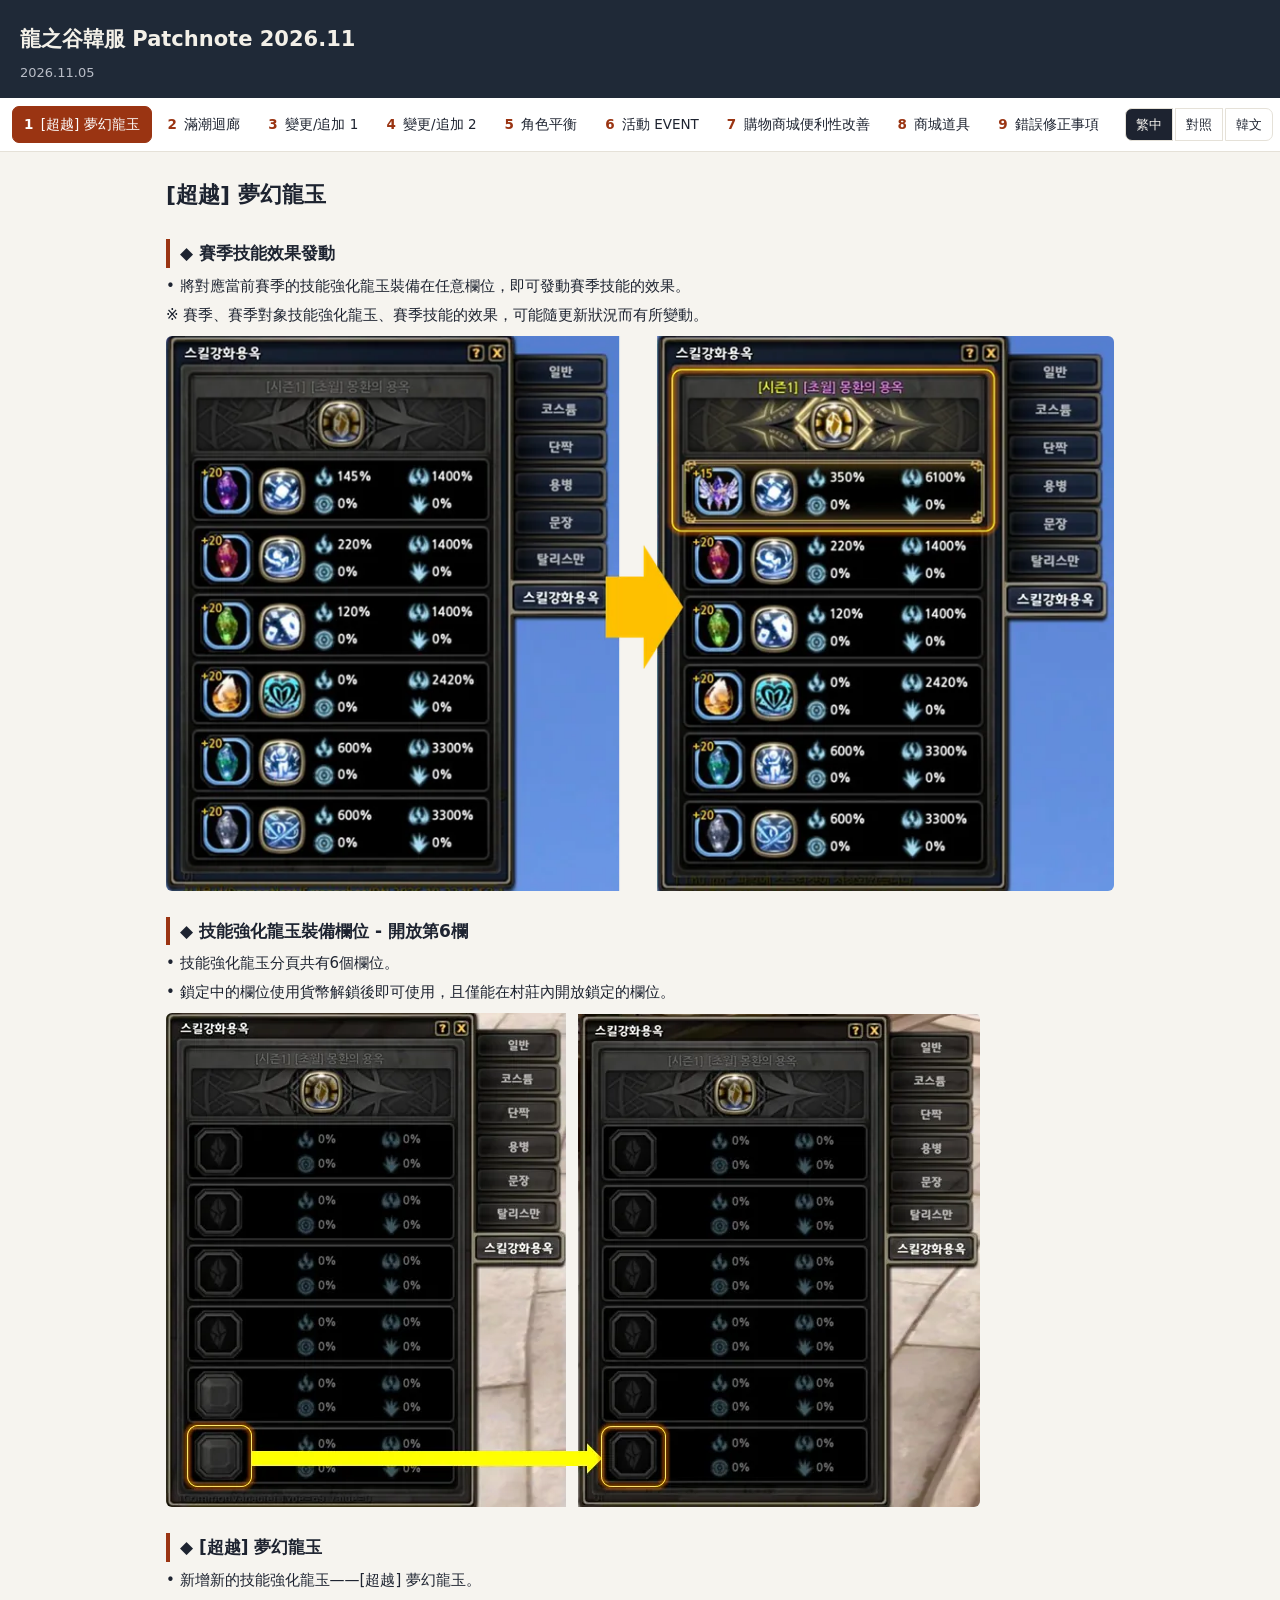
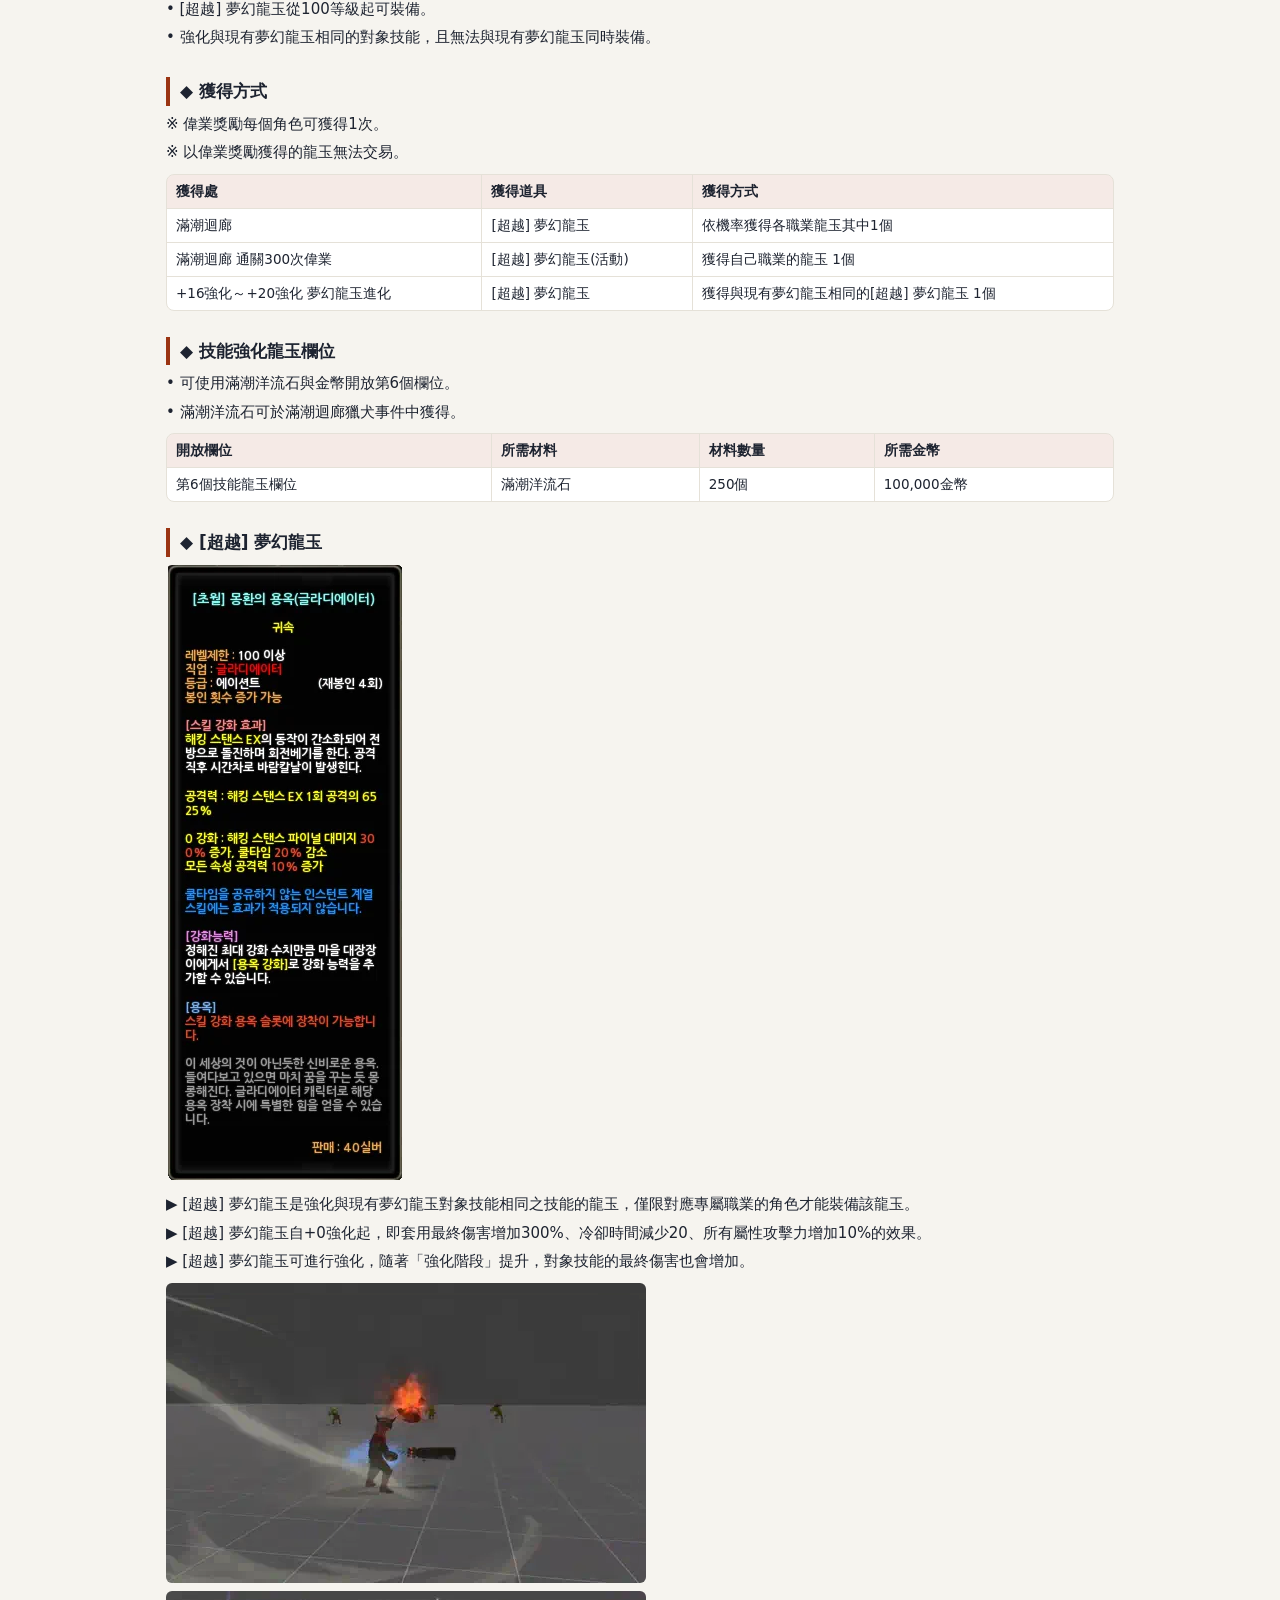
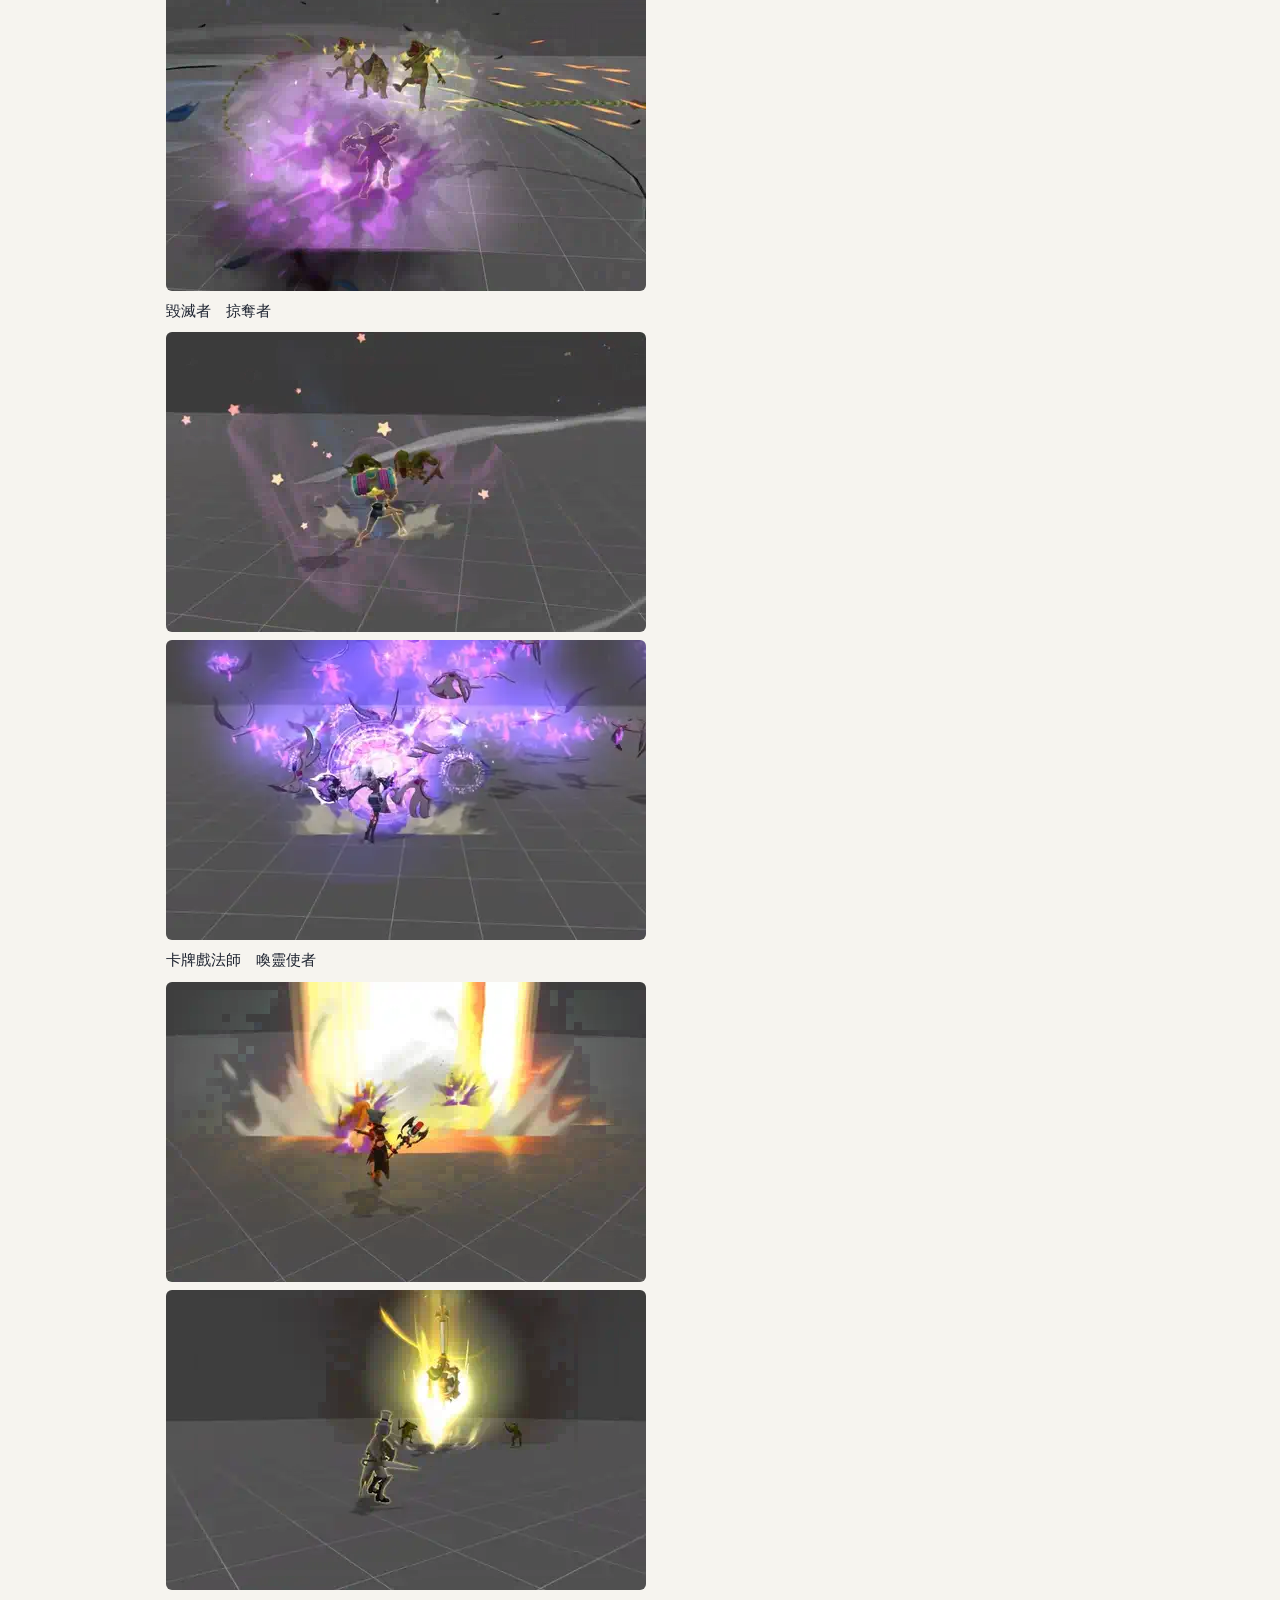
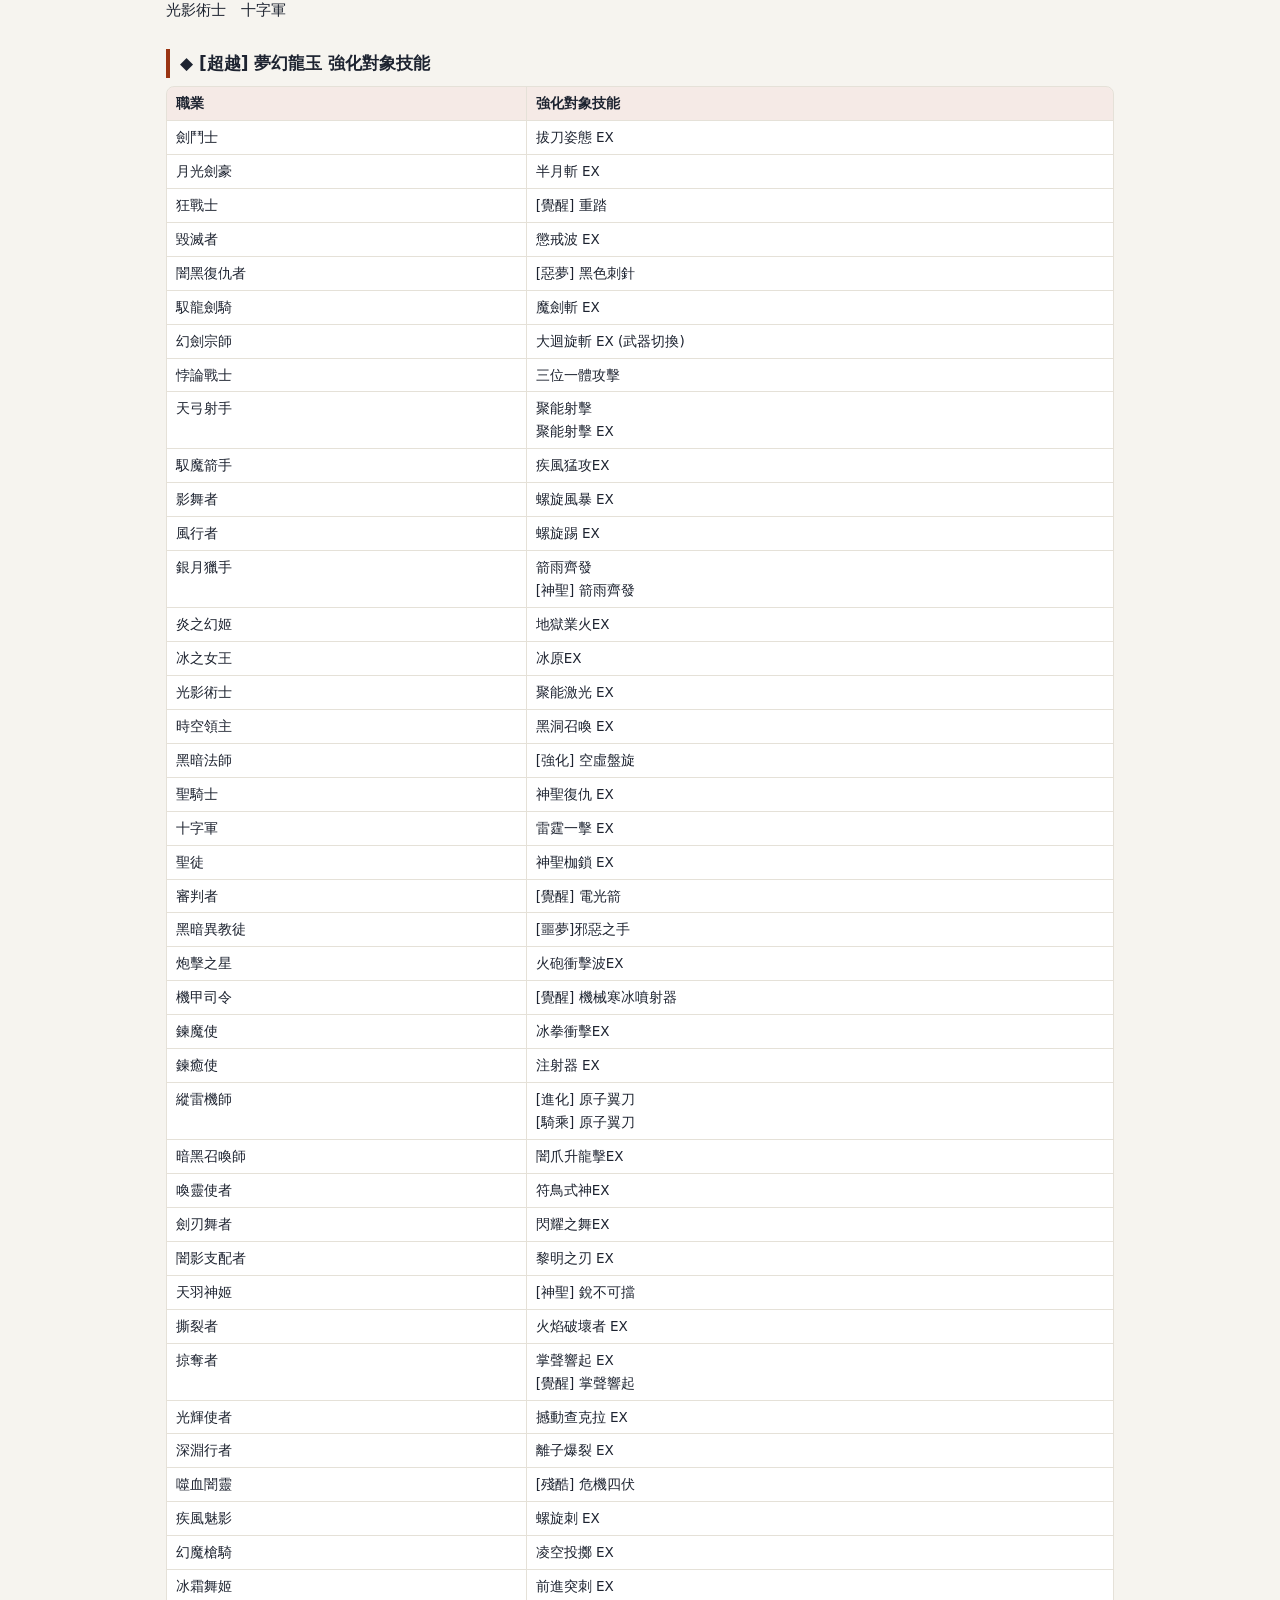
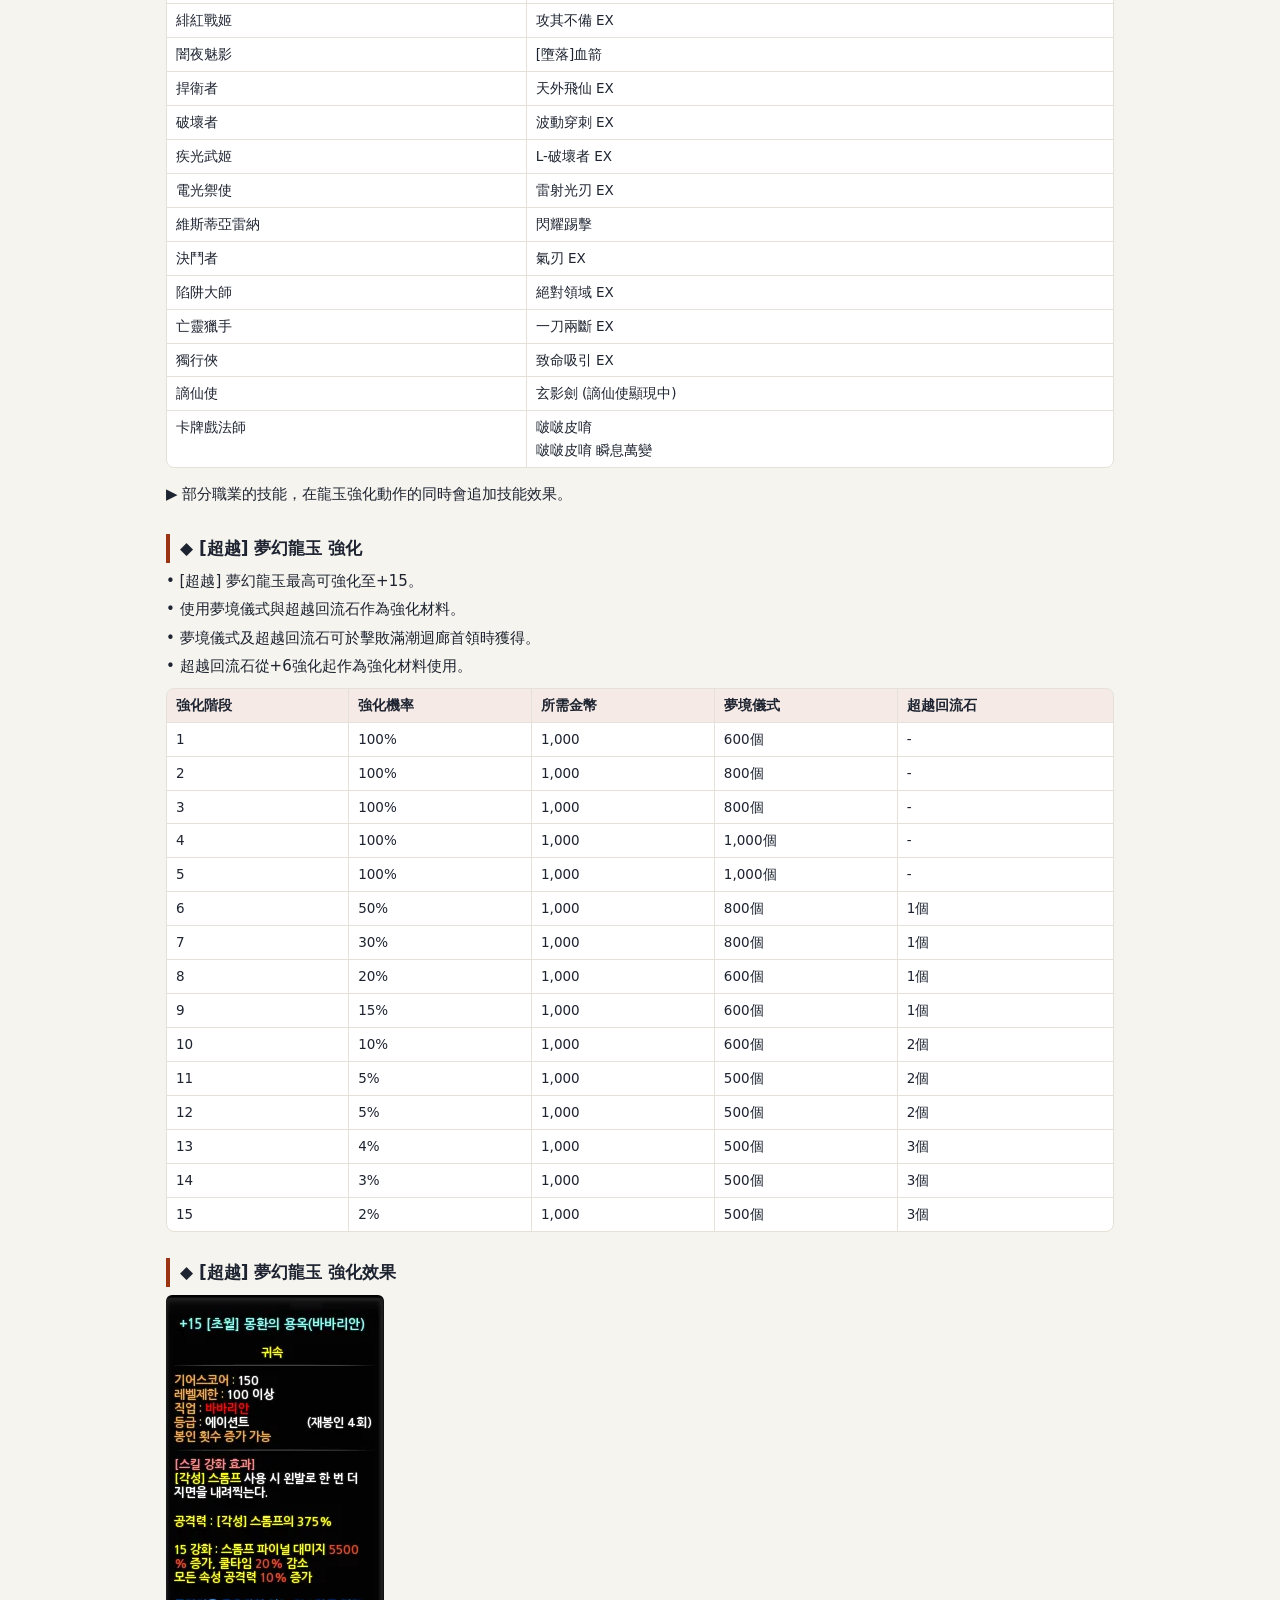
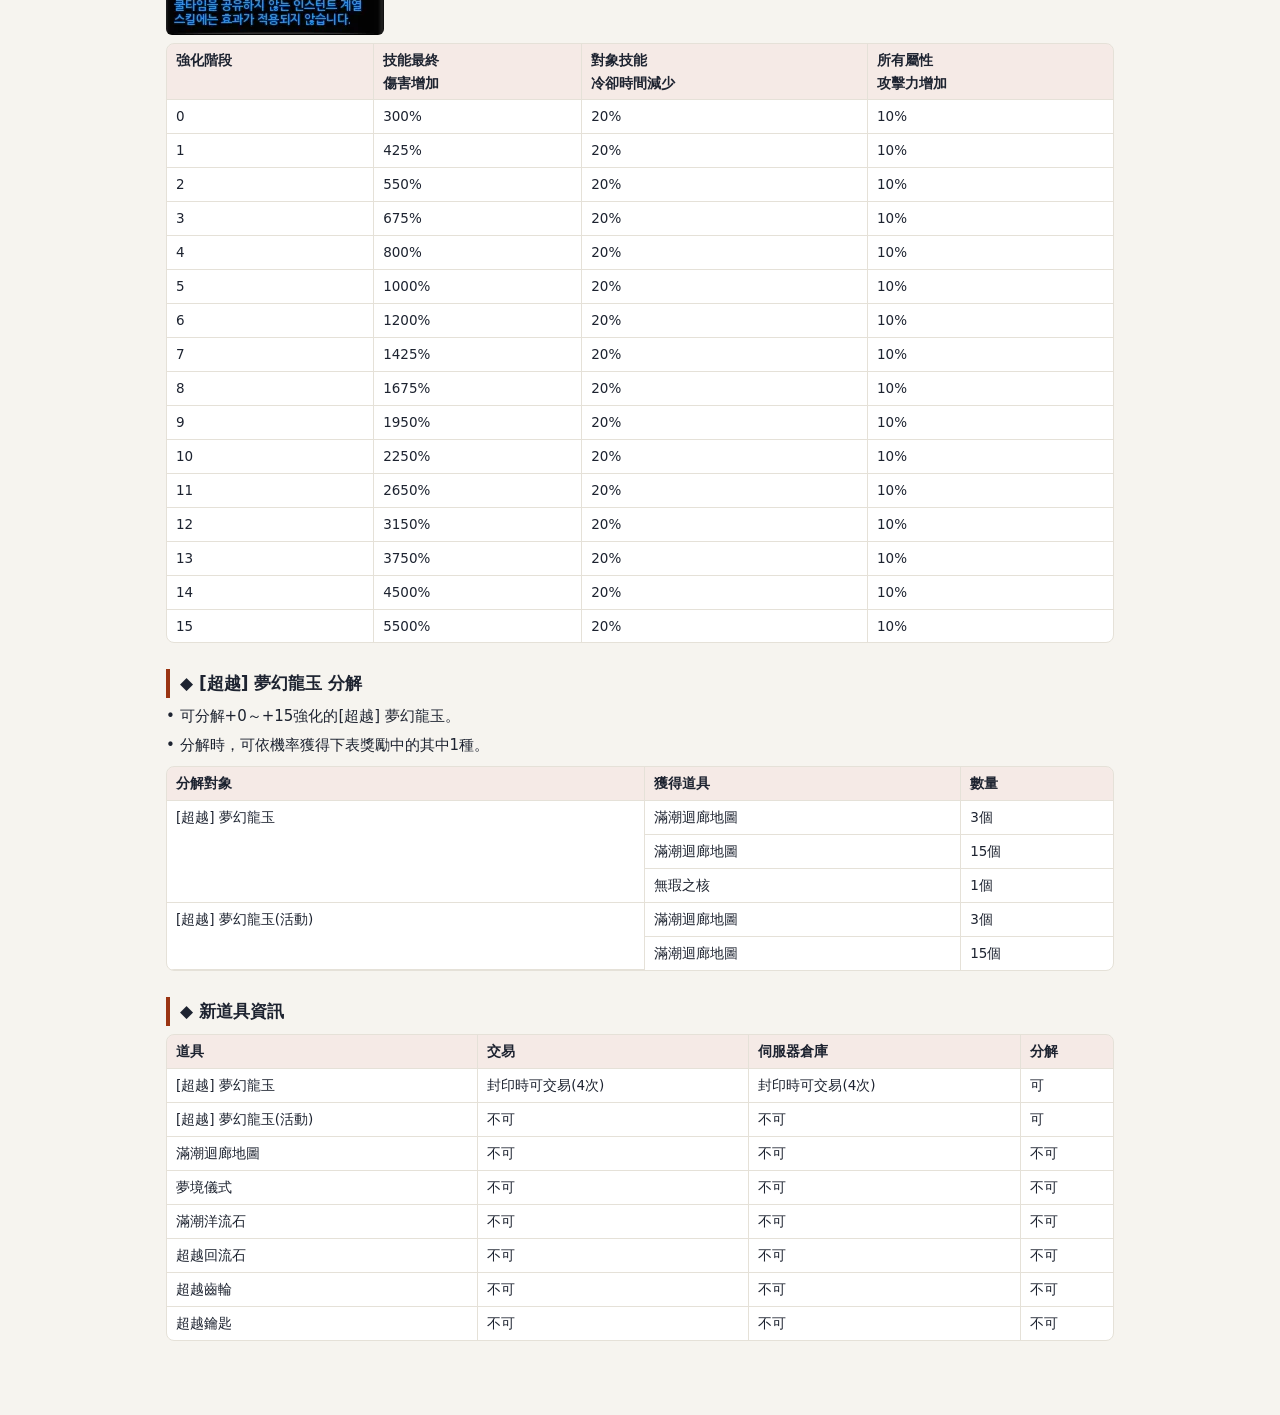
==== index.html @ 914fc236 "feat: 202611" ====
<!DOCTYPE html>
<html lang="zh-Hant">
<head>
<meta charset="utf-8">
<meta name="viewport" content="width=device-width,initial-scale=1">
<title>龍之谷韓服 Patchnote 2026.11</title>
<style>
:root{--bg:#f6f4ef;--fg:#1d2330;--mut:#6b7280;--card:#fff;--ac:#9a3412;--ln:#e5e1d8;--hd:#1f2937}
@media(prefers-color-scheme:dark){:root{--bg:#14161c;--fg:#e8e6e1;--mut:#9aa0ab;--card:#1c1f27;--ac:#f59e6b;--ln:#2d313b;--hd:#0e1015}}
*{box-sizing:border-box}
body{margin:0;background:var(--bg);color:var(--fg);font:15px/1.7 "Noto Sans TC","Microsoft JhengHei",system-ui,sans-serif}
header{background:var(--hd);color:#f3f0e8;padding:22px 20px 14px}
header h1{margin:0 0 4px;font-size:21px;font-weight:700}
header p{margin:0;color:#b9bdc7;font-size:13px}
nav{position:sticky;top:0;z-index:5;background:var(--card);border-bottom:1px solid var(--ln);display:flex;gap:4px;overflow-x:auto;padding:8px 12px;align-items:center}
nav a{white-space:nowrap;text-decoration:none;color:var(--fg);padding:6px 11px;border-radius:7px;font-size:13.5px;border:1px solid transparent}
nav a b{color:var(--ac);margin-right:3px}
nav a.on{background:var(--ac);color:#fff;border-color:var(--ac)}nav a.on b{color:#fff}
.mode{margin-left:auto;display:flex;gap:2px;flex:none;padding-left:10px}
.mode button{font:inherit;font-size:12.5px;padding:5px 10px;border:1px solid var(--ln);background:var(--card);color:var(--fg);cursor:pointer}
.mode button:first-child{border-radius:7px 0 0 7px}.mode button:last-child{border-radius:0 7px 7px 0}
.mode button.on{background:var(--fg);color:var(--bg)}
main{max-width:980px;margin:0 auto;padding:18px 16px 60px}
.pane{display:none}.pane.on{display:block}
h2{font-size:22px;margin:6px 0 4px}
.sub{color:var(--mut);font-size:13px;margin:0 0 10px}
h3{font-size:17px;margin:26px 0 6px;padding-left:10px;border-left:4px solid var(--ac)}
h4{font-size:15px;margin:16px 0 2px;color:var(--ac)}
p{margin:3px 0}
.im{margin:8px 0;display:flex;flex-wrap:wrap;gap:8px;align-items:flex-start}.im img{height:auto;max-width:100%;min-width:0;border-radius:6px}td img{max-width:260px;height:auto;border-radius:6px}
.tw-wrap{overflow-x:auto;margin:8px 0 14px;border:1px solid var(--ln);border-radius:8px;background:var(--card)}
table{border-collapse:collapse;width:100%;font-size:13.5px}
th,td{border-bottom:1px solid var(--ln);border-right:1px solid var(--ln);padding:5px 9px;text-align:left;vertical-align:top}
th{background:rgba(154,52,18,.10);font-weight:600}
tr:last-child td{border-bottom:0}td:last-child,th:last-child{border-right:0}
.kr{display:none;color:var(--mut)}
body.m-kr .tw{display:none}body.m-kr .kr{display:inline;color:inherit}
body.m-both .kr{display:block;font-size:12px;color:var(--mut);line-height:1.4}
body.m-both td .tw,body.m-both th .tw{display:block}
.note{background:var(--card);border:1px solid var(--ln);border-radius:8px;padding:10px 14px;font-size:13px;color:var(--mut);margin-bottom:14px}
@media(max-width:640px){
body{font-size:14.5px;line-height:1.65}
.top{right:auto;left:50%;margin-left:-22px;bottom:16px}
header{padding:16px 14px 10px}header h1{font-size:18px}
nav{position:static;flex-wrap:wrap;overflow:visible;padding:6px 8px;gap:4px}
.mode{order:-1;width:100%;margin:0 0 4px;padding:0}.mode button{flex:1;padding:6px 4px}
nav a{padding:5px 8px;font-size:12.5px}
main{padding:12px 10px 40px}
h2{font-size:19px}h3{font-size:15.5px;margin:20px 0 6px}
table{font-size:12.5px}th,td{padding:4px 6px;white-space:normal;min-width:56px}
td img{max-width:120px}
.im img{flex-basis:calc(50% - 4px)!important}.im img:only-child{flex-basis:100%!important}
}
.top{position:fixed;right:16px;bottom:18px;z-index:9;width:44px;height:44px;border-radius:50%;border:1px solid var(--ln);background:var(--ac);color:#fff;font-size:20px;line-height:1;cursor:pointer;box-shadow:0 2px 8px rgba(0,0,0,.3);opacity:0;pointer-events:none;transition:opacity .2s}.top.on{opacity:.92;pointer-events:auto}
</style>
</head>
<body class="m-tw">
<header>
<h1>龍之谷韓服 Patchnote 2026.11</h1>
<p>2026.11.05</p>
</header>
<nav id="nav"><a href="#c1" data-t="c1"><b>1</b> [超越] 夢幻龍玉</a><a href="#c2" data-t="c2"><b>2</b> 滿潮迴廊</a><a href="#c3" data-t="c3"><b>3</b> 變更/追加 1</a><a href="#c4" data-t="c4"><b>4</b> 變更/追加 2</a><a href="#c5" data-t="c5"><b>5</b> 角色平衡</a><a href="#c6" data-t="c6"><b>6</b> 活動 EVENT</a><a href="#c7" data-t="c7"><b>7</b> 購物商城便利性改善</a><a href="#c8" data-t="c8"><b>8</b> 商城道具</a><a href="#c9" data-t="c9"><b>9</b> 錯誤修正事項</a>
<div class="mode"><button data-m="m-tw" class="on">繁中</button><button data-m="m-both">對照</button><button data-m="m-kr">韓文</button></div></nav>
<main>
<section id="c1" class="pane"><h2><span class="tw">[超越] 夢幻龍玉</span><span class="kr">[초월] 몽환의 용옥</span></h2><h3><span class="tw">◆ 賽季技能效果發動</span><span class="kr">◆ 시즌 스킬 효과 발동</span></h3>
<p><span class="tw">• 將對應當前賽季的技能強化龍玉裝備在任意欄位，即可發動賽季技能的效果。</span><span class="kr">• 현재 시즌에 해당하는 스킬 강화 용옥을 원하는 슬롯에 장착하면 시즌 스킬의 효과가 발동합니다.</span></p>
<p><span class="tw">※ 賽季、賽季對象技能強化龍玉、賽季技能的效果，可能隨更新狀況而有所變動。</span><span class="kr">※ 시즌, 시즌 대상 스킬 강화 용옥, 시즌 스킬의 효과는 업데이트 상황에 따라 변경될 수 있습니다.</span></p>
<div class="im"><img loading="lazy" decoding="async" alt="" width="1000" height="585" style="flex:0 1 1000px" src="img2611/2026110219431350082.webp"></div>
<h3><span class="tw">◆ 技能強化龍玉裝備欄位 - 開放第6欄</span><span class="kr">◆ 스킬 강화 용옥 장착 슬롯 - 6번 개방</span></h3>
<p><span class="tw">• 技能強化龍玉分頁共有6個欄位。</span><span class="kr">• 스킬 강화 용옥 탭에는 총 6개의 슬롯이 존재합니다.</span></p>
<p><span class="tw">• 鎖定中的欄位使用貨幣解鎖後即可使用，且僅能在村莊內開放鎖定的欄位。</span><span class="kr">• 잠겨있는 슬롯은 재화를 사용하여 잠금 해제 후 사용이 가능하며 잠긴 슬롯의 개방은 마을에서만 가능합니다.</span></p>
<div class="im"><img loading="lazy" decoding="async" alt="" width="814" height="494" style="flex:0 1 814px" src="img2611/2026110219433423393.webp"></div>
<h3><span class="tw">◆ [超越] 夢幻龍玉</span><span class="kr">◆ [초월] 몽환의 용옥</span></h3>
<p><span class="tw">• 新增新的技能強化龍玉——[超越] 夢幻龍玉。</span><span class="kr">• 새로운 스킬 강화 용옥인 [초월] 몽환의 용옥이 추가됩니다.</span></p>
<p><span class="tw">• [超越] 夢幻龍玉從100等級起可裝備。</span><span class="kr">• [초월] 몽환의 용옥은 100레벨부터 장착할 수 있습니다.</span></p>
<p><span class="tw">• 強化與現有夢幻龍玉相同的對象技能，且無法與現有夢幻龍玉同時裝備。</span><span class="kr">• 기존 몽환의 용옥과 동일한 대상 스킬을 강화하며, 기존 몽환의 용옥과 동시에 장착할 수 없습니다.</span></p>
<h3><span class="tw">◆ 獲得方式</span><span class="kr">◆ 획득 방법</span></h3>
<p><span class="tw">※ 偉業獎勵每個角色可獲得1次。</span><span class="kr">※ 위업 보상은 캐릭터 당 1회 획득할 수 있습니다.</span></p>
<p><span class="tw">※ 以偉業獎勵獲得的龍玉無法交易。</span><span class="kr">※ 위업 보상으로 획득한 용옥은 거래가 불가능합니다.</span></p>
<div class="tw-wrap"><table>
<tr>
<th><span class="tw">獲得處</span><span class="kr">획득처</span></th>
<th><span class="tw">獲得道具</span><span class="kr">획득 아이템</span></th>
<th><span class="tw">獲得方式</span><span class="kr">획득 방식</span></th>
</tr>
<tr>
<td><span class="tw">滿潮迴廊</span><span class="kr">만조의 회랑</span></td>
<td><span class="tw">[超越] 夢幻龍玉</span><span class="kr">[초월] 몽환의 용옥</span></td>
<td><span class="tw">依機率獲得各職業龍玉其中1個</span><span class="kr">확률에 따라 직업별 용옥 중 1개 획득</span></td>
</tr>
<tr>
<td><span class="tw">滿潮迴廊 通關300次偉業</span><span class="kr">만조의 회랑 300회 클리어 위업</span></td>
<td><span class="tw">[超越] 夢幻龍玉(活動)</span><span class="kr">[초월] 몽환의 용옥(이벤트)</span></td>
<td><span class="tw">獲得自己職業的龍玉 1個</span><span class="kr">본인 직업 용옥 1개 획득</span></td>
</tr>
<tr>
<td><span class="tw">+16強化～+20強化 夢幻龍玉進化</span><span class="kr">+16강 ~ +20강 몽환의 용옥 진화</span></td>
<td><span class="tw">[超越] 夢幻龍玉</span><span class="kr">[초월] 몽환의 용옥</span></td>
<td><span class="tw">獲得與現有夢幻龍玉相同的[超越] 夢幻龍玉 1個</span><span class="kr">기존 몽환의 용옥과 동일한 [초월] 몽환의 용옥 1개 획득</span></td>
</tr>
</table></div>
<h3><span class="tw">◆ 技能強化龍玉欄位</span><span class="kr">◆ 스킬 강화 용옥 슬롯</span></h3>
<p><span class="tw">• 可使用滿潮洋流石與金幣開放第6個欄位。</span><span class="kr">• 만조의 해류석과 골드를 사용하여 6번째 슬롯을 개방할 수 있습니다.</span></p>
<p><span class="tw">• 滿潮洋流石可於滿潮迴廊獵犬事件中獲得。</span><span class="kr">• 만조의 해류석은 만조의 회랑 하운드 이벤트에서 획득할 수 있습니다.</span></p>
<div class="tw-wrap"><table>
<tr>
<th><span class="tw">開放欄位</span><span class="kr">개방 슬롯</span></th>
<th><span class="tw">所需材料</span><span class="kr">필요 재료</span></th>
<th><span class="tw">材料數量</span><span class="kr">재료 개수</span></th>
<th><span class="tw">所需金幣</span><span class="kr">필요 골드</span></th>
</tr>
<tr>
<td><span class="tw">第6個技能龍玉欄位</span><span class="kr">6번째 스킬 용옥 슬롯</span></td>
<td><span class="tw">滿潮洋流石</span><span class="kr">만조의 해류석</span></td>
<td><span class="tw">250個</span><span class="kr">250개</span></td>
<td><span class="tw">100,000金幣</span><span class="kr">100,000골드</span></td>
</tr>
</table></div>
<h3><span class="tw">◆ [超越] 夢幻龍玉</span><span class="kr">◆ [초월] 몽환의 용옥</span></h3>
<div class="im"><img loading="lazy" decoding="async" alt="" width="238" height="619" style="flex:0 1 238px" src="img2611/2026110300304274527.webp"></div>
<p><span class="tw">▶ [超越] 夢幻龍玉是強化與現有夢幻龍玉對象技能相同之技能的龍玉，僅限對應專屬職業的角色才能裝備該龍玉。</span><span class="kr">▶ [초월] 몽환의 용옥은 기존 몽환의 용옥 대상 스킬과 동일한 스킬을 강화하는 용옥이며, 전용 직업에 해당하는 캐릭터만이 그 용옥을 장착할 수 있습니다.</span></p>
<p><span class="tw">▶ [超越] 夢幻龍玉自+0強化起，即套用最終傷害增加300%、冷卻時間減少20、所有屬性攻擊力增加10%的效果。</span><span class="kr">▶ [초월] 몽환의 용옥은 0강화부터 파이널 대미지 300% 증가, 쿨타임 20 감소, 모든 속성 공격력 10% 증가 효과가 적용됩니다.</span></p>
<p><span class="tw">▶ [超越] 夢幻龍玉可進行強化，隨著「強化階段」提升，對象技能的最終傷害也會增加。</span><span class="kr">▶ [초월] 몽환의 용옥은 강화 할 수 있으며 ‘강화 단계’가 올라감에 따라 대상 스킬의 파이널 대미지가 증가합니다</span></p>
<div class="im"><img loading="lazy" decoding="async" alt="" width="480" height="300" style="flex:0 1 480px" src="img2611/2026110220095894908.webp"><img loading="lazy" decoding="async" alt="" width="480" height="300" style="flex:0 1 480px" src="img2611/2026110220100937671.webp"></div>
<p><span class="tw">毀滅者　掠奪者</span><span class="kr">디스트로이어 레이븐</span></p>
<div class="im"><img loading="lazy" decoding="async" alt="" width="480" height="300" style="flex:0 1 480px" src="img2611/2026110220101923948.webp"><img loading="lazy" decoding="async" alt="" width="480" height="300" style="flex:0 1 480px" src="img2611/202611022010285314.webp"></div>
<p><span class="tw">卡牌戲法師　喚靈使者</span><span class="kr">링마스터 소울이터</span></p>
<div class="im"><img loading="lazy" decoding="async" alt="" width="480" height="300" style="flex:0 1 480px" src="img2611/2026110220103656033.webp"><img loading="lazy" decoding="async" alt="" width="480" height="300" style="flex:0 1 480px" src="img2611/2026110220104421037.webp"></div>
<p><span class="tw">光影術士　十字軍</span><span class="kr">스매셔 크루세이더</span></p>
<h3><span class="tw">◆ [超越] 夢幻龍玉 強化對象技能</span><span class="kr">◆ [초월] 몽환의 용옥 강화 대상 스킬</span></h3>
<div class="tw-wrap"><table>
<tr>
<th><span class="tw">職業</span><span class="kr">직업</span></th>
<th><span class="tw">強化對象技能</span><span class="kr">강화 대상 스킬</span></th>
</tr>
<tr>
<td><span class="tw">劍鬥士</span><span class="kr">글라디에이터</span></td>
<td><span class="tw">拔刀姿態 EX</span><span class="kr">해킹 스탠스 EX</span></td>
</tr>
<tr>
<td><span class="tw">月光劍豪</span><span class="kr">문로드</span></td>
<td><span class="tw">半月斬 EX</span><span class="kr">하프문 슬래쉬 EX</span></td>
</tr>
<tr>
<td><span class="tw">狂戰士</span><span class="kr">바바리안</span></td>
<td><span class="tw">[覺醒] 重踏</span><span class="kr">[각성] 스톰프</span></td>
</tr>
<tr>
<td><span class="tw">毀滅者</span><span class="kr">디스트로이어</span></td>
<td><span class="tw">懲戒波 EX</span><span class="kr">퍼니싱 스윙 EX</span></td>
</tr>
<tr>
<td><span class="tw">闇黑復仇者</span><span class="kr">다크어벤저</span></td>
<td><span class="tw">[惡夢] 黑色刺針</span><span class="kr">[악몽] 다크 스팅어</span></td>
</tr>
<tr>
<td><span class="tw">馭龍劍騎</span><span class="kr">미스틱나이트</span></td>
<td><span class="tw">魔劍斬 EX</span><span class="kr">뱅 소드 EX</span></td>
</tr>
<tr>
<td><span class="tw">幻劍宗師</span><span class="kr">그랜드마스터</span></td>
<td><span class="tw">大迴旋斬 EX (武器切換)</span><span class="kr">스핀 드리프트 EX (웨폰체인지)</span></td>
</tr>
<tr>
<td><span class="tw">悖論戰士</span><span class="kr">패러독스워리어</span></td>
<td><span class="tw">三位一體攻擊</span><span class="kr">트리니티 어택</span></td>
</tr>
<tr>
<td><span class="tw">天弓射手</span><span class="kr">스나이퍼</span></td>
<td><span class="tw">聚能射擊</span><span class="kr">차지 샷</span><br><span class="tw">聚能射擊 EX</span><span class="kr">차지 샷 EX</span></td>
</tr>
<tr>
<td><span class="tw">馭魔箭手</span><span class="kr">아틸러리</span></td>
<td><span class="tw">疾風猛攻EX</span><span class="kr">스위프트 스톰 EX</span></td>
</tr>
<tr>
<td><span class="tw">影舞者</span><span class="kr">템페스트</span></td>
<td><span class="tw">螺旋風暴 EX</span><span class="kr">스파이럴 볼텍스 EX</span></td>
</tr>
<tr>
<td><span class="tw">風行者</span><span class="kr">윈드워커</span></td>
<td><span class="tw">螺旋踢 EX</span><span class="kr">스파이럴 킥 EX</span></td>
</tr>
<tr>
<td><span class="tw">銀月獵手</span><span class="kr">실버헌터</span></td>
<td><span class="tw">箭雨齊發</span><span class="kr">에리얼 와일드 샷</span><br><span class="tw">[神聖] 箭雨齊發</span><span class="kr">[신성] 에리얼 와일드 샷</span></td>
</tr>
<tr>
<td><span class="tw">炎之幻姬</span><span class="kr">셀레아나</span></td>
<td><span class="tw">地獄業火EX</span><span class="kr">인페르노 EX</span></td>
</tr>
<tr>
<td><span class="tw">冰之女王</span><span class="kr">엘레스트라</span></td>
<td><span class="tw">冰原EX</span><span class="kr">프리징 필드 EX</span></td>
</tr>
<tr>
<td><span class="tw">光影術士</span><span class="kr">스매셔</span></td>
<td><span class="tw">聚能激光 EX</span><span class="kr">리니어 레이 EX</span></td>
</tr>
<tr>
<td><span class="tw">時空領主</span><span class="kr">마제스티</span></td>
<td><span class="tw">黑洞召喚 EX</span><span class="kr">서먼 블랙홀 EX</span></td>
</tr>
<tr>
<td><span class="tw">黑暗法師</span><span class="kr">블랙마라</span></td>
<td><span class="tw">[強化] 空虛盤旋</span><span class="kr">[강화] 보이드 코일</span></td>
</tr>
<tr>
<td><span class="tw">聖騎士</span><span class="kr">가디언</span></td>
<td><span class="tw">神聖復仇 EX</span><span class="kr">디바인 벤전스 EX</span></td>
</tr>
<tr>
<td><span class="tw">十字軍</span><span class="kr">크루세이더</span></td>
<td><span class="tw">雷霆一擊 EX</span><span class="kr">스마이트 EX</span></td>
</tr>
<tr>
<td><span class="tw">聖徒</span><span class="kr">세인트</span></td>
<td><span class="tw">神聖枷鎖 EX</span><span class="kr">미스틱 체인 EX</span></td>
</tr>
<tr>
<td><span class="tw">審判者</span><span class="kr">인퀴지터</span></td>
<td><span class="tw">[覺醒] 電光箭</span><span class="kr">[각성] 라이트닝 볼트</span></td>
</tr>
<tr>
<td><span class="tw">黑暗異教徒</span><span class="kr">아크헤러틱</span></td>
<td><span class="tw">[噩夢]邪惡之手</span><span class="kr">[악몽]이블 핸드</span></td>
</tr>
<tr>
<td><span class="tw">炮擊之星</span><span class="kr">슈팅스타</span></td>
<td><span class="tw">火砲衝擊波EX</span><span class="kr">캐논 블래스터 EX</span></td>
</tr>
<tr>
<td><span class="tw">機甲司令</span><span class="kr">기어마스터</span></td>
<td><span class="tw">[覺醒] 機械寒冰噴射器</span><span class="kr">[각성] 미케닉 아이스 펌프</span></td>
</tr>
<tr>
<td><span class="tw">鍊魔使</span><span class="kr">어뎁트</span></td>
<td><span class="tw">冰拳衝擊EX</span><span class="kr">아이스 펀치 EX</span></td>
</tr>
<tr>
<td><span class="tw">鍊癒使</span><span class="kr">피지션</span></td>
<td><span class="tw">注射器 EX</span><span class="kr">인젝터 EX</span></td>
</tr>
<tr>
<td><span class="tw">縱雷機師</span><span class="kr">레이메카닉</span></td>
<td><span class="tw">[進化] 原子翼刀</span><span class="kr">[진] 아토믹 블레이드</span><br><span class="tw">[騎乘] 原子翼刀</span><span class="kr">[탑승] 아토믹 블레이드</span></td>
</tr>
<tr>
<td><span class="tw">暗黑召喚師</span><span class="kr">다크서머너</span></td>
<td><span class="tw">闇爪升龍擊EX</span><span class="kr">체인 클로 EX</span></td>
</tr>
<tr>
<td><span class="tw">喚靈使者</span><span class="kr">소울이터</span></td>
<td><span class="tw">符鳥式神EX</span><span class="kr">스피릿 페이퍼 EX</span></td>
</tr>
<tr>
<td><span class="tw">劍刃舞者</span><span class="kr">블레이드댄서</span></td>
<td><span class="tw">閃耀之舞EX</span><span class="kr">트윙클 스핀 EX</span></td>
</tr>
<tr>
<td><span class="tw">闇影支配者</span><span class="kr">스피릿댄서</span></td>
<td><span class="tw">黎明之刃 EX</span><span class="kr">제너럴 던블레이드 EX</span></td>
</tr>
<tr>
<td><span class="tw">天羽神姬</span><span class="kr">오라클엘더</span></td>
<td><span class="tw">[神聖]  銳不可擋</span><span class="kr">[신성] 샤프니스 오브 허리케인</span></td>
</tr>
<tr>
<td><span class="tw">撕裂者</span><span class="kr">리퍼</span></td>
<td><span class="tw">火焰破壞者 EX</span><span class="kr">플레임 로커스트 EX</span></td>
</tr>
<tr>
<td><span class="tw">掠奪者</span><span class="kr">레이븐</span></td>
<td><span class="tw">掌聲響起 EX</span><span class="kr">어플러즈 EX</span><br><span class="tw">[覺醒] 掌聲響起</span><span class="kr">[각성] 어플러즈</span></td>
</tr>
<tr>
<td><span class="tw">光輝使者</span><span class="kr">라이트퓨리</span></td>
<td><span class="tw">撼動查克拉 EX</span><span class="kr">풀 브라이트 EX</span></td>
</tr>
<tr>
<td><span class="tw">深淵行者</span><span class="kr">어비스워커</span></td>
<td><span class="tw">離子爆裂 EX</span><span class="kr">플라즈마 버스트 EX</span></td>
</tr>
<tr>
<td><span class="tw">噬血闇靈</span><span class="kr">블리드팬텀</span></td>
<td><span class="tw">[殘酷] 危機四伏</span><span class="kr">[크루얼] 솔 브레이커</span></td>
</tr>
<tr>
<td><span class="tw">疾風魅影</span><span class="kr">플러리</span></td>
<td><span class="tw">螺旋刺 EX</span><span class="kr">스탭 스크류 EX</span></td>
</tr>
<tr>
<td><span class="tw">幻魔槍騎</span><span class="kr">스팅브리저</span></td>
<td><span class="tw">凌空投擲 EX</span><span class="kr">피어싱 스파이크 EX</span></td>
</tr>
<tr>
<td><span class="tw">冰霜舞姬</span><span class="kr">아발란체</span></td>
<td><span class="tw">前進突刺 EX</span><span class="kr">게일 스탭 EX</span></td>
</tr>
<tr>
<td><span class="tw">緋紅戰姬</span><span class="kr">란드그리드</span></td>
<td><span class="tw">攻其不備 EX</span><span class="kr">혼 레이드 EX</span></td>
</tr>
<tr>
<td><span class="tw">闇夜魅影</span><span class="kr">베나플라가</span></td>
<td><span class="tw">[墮落]血箭</span><span class="kr">[타락] 블러드 샷</span></td>
</tr>
<tr>
<td><span class="tw">捍衛者</span><span class="kr">디펜시오</span></td>
<td><span class="tw">天外飛仙 EX</span><span class="kr">리핑오버 EX</span></td>
</tr>
<tr>
<td><span class="tw">破壞者</span><span class="kr">루이나</span></td>
<td><span class="tw">波動穿刺 EX</span><span class="kr">플로스루 EX</span></td>
</tr>
<tr>
<td><span class="tw">疾光武姬</span><span class="kr">임팩터</span></td>
<td><span class="tw">L-破壞者 EX</span><span class="kr">L-버스터 EX</span></td>
</tr>
<tr>
<td><span class="tw">電光禦使</span><span class="kr">러스터</span></td>
<td><span class="tw">雷射光刃 EX</span><span class="kr">레이저 피어서 EX</span></td>
</tr>
<tr>
<td><span class="tw">維斯蒂亞雷納</span><span class="kr">비스티아 레이나</span></td>
<td><span class="tw">閃耀踢擊</span><span class="kr">트윙클 킥</span></td>
</tr>
<tr>
<td><span class="tw">決鬥者</span><span class="kr">듀얼리스트</span></td>
<td><span class="tw">氣刃 EX</span><span class="kr">에어로 소드 EX</span></td>
</tr>
<tr>
<td><span class="tw">陷阱大師</span><span class="kr">트릭스터</span></td>
<td><span class="tw">絕對領域 EX</span><span class="kr">클러치 필드 EX</span></td>
</tr>
<tr>
<td><span class="tw">亡靈獵手</span><span class="kr">레버넌트</span></td>
<td><span class="tw">一刀兩斷 EX</span><span class="kr">컷 오프 EX</span></td>
</tr>
<tr>
<td><span class="tw">獨行俠</span><span class="kr">매버릭</span></td>
<td><span class="tw">致命吸引 EX</span><span class="kr">클러 크레인 EX</span></td>
</tr>
<tr>
<td><span class="tw">謫仙使</span><span class="kr">성휘무제</span></td>
<td><span class="tw">玄影劍 (謫仙使顯現中)</span><span class="kr">현영검 (성휘무제 현현 중)</span></td>
</tr>
<tr>
<td><span class="tw">卡牌戲法師</span><span class="kr">링마스터</span></td>
<td><span class="tw">啵啵皮唷</span><span class="kr">포잉 피요</span><br><span class="tw">啵啵皮唷 瞬息萬變</span><span class="kr">포잉 피요 인스턴트</span></td>
</tr>
</table></div>
<p><span class="tw">▶ 部分職業的技能，在龍玉強化動作的同時會追加技能效果。</span><span class="kr">▶ 일부 직업의 스킬은 용옥 액션 강화와 함께 스킬 효과가 추가됩니다.</span></p>
<h3><span class="tw">◆ [超越] 夢幻龍玉 強化</span><span class="kr">◆ [초월] 몽환의 용옥 강화</span></h3>
<p><span class="tw">• [超越] 夢幻龍玉最高可強化至+15。</span><span class="kr">• [초월] 몽환의 용옥은 최대 15강까지 강화할 수 있습니다.</span></p>
<p><span class="tw">• 使用夢境儀式與超越回流石作為強化材料。</span><span class="kr">• 강화 재료로 꿈결의 의식과 초월의 환류석을 사용합니다.</span></p>
<p><span class="tw">• 夢境儀式及超越回流石可於擊敗滿潮迴廊首領時獲得。</span><span class="kr">• 꿈결의 의식 및 초월의 환류석은 만조의 회랑 보스 처치 시 획득할 수 있습니다.</span></p>
<p><span class="tw">• 超越回流石從+6強化起作為強化材料使用。</span><span class="kr">• 초월의 환류석은 6강부터 강화 재료로 사용됩니다.</span></p>
<div class="tw-wrap"><table>
<tr>
<th><span class="tw">強化階段</span><span class="kr">강화 단계</span></th>
<th><span class="tw">強化機率</span><span class="kr">강화 확률</span></th>
<th><span class="tw">所需金幣</span><span class="kr">필요 골드</span></th>
<th><span class="tw">夢境儀式</span><span class="kr">꿈결의 의식</span></th>
<th><span class="tw">超越回流石</span><span class="kr">초월의 환류석</span></th>
</tr>
<tr>
<td>1</td>
<td>100%</td>
<td>1,000</td>
<td><span class="tw">600個</span><span class="kr">600개</span></td>
<td>-</td>
</tr>
<tr>
<td>2</td>
<td>100%</td>
<td>1,000</td>
<td><span class="tw">800個</span><span class="kr">800개</span></td>
<td>-</td>
</tr>
<tr>
<td>3</td>
<td>100%</td>
<td>1,000</td>
<td><span class="tw">800個</span><span class="kr">800개</span></td>
<td>-</td>
</tr>
<tr>
<td>4</td>
<td>100%</td>
<td>1,000</td>
<td><span class="tw">1,000個</span><span class="kr">1,000개</span></td>
<td>-</td>
</tr>
<tr>
<td>5</td>
<td>100%</td>
<td>1,000</td>
<td><span class="tw">1,000個</span><span class="kr">1,000개</span></td>
<td>-</td>
</tr>
<tr>
<td>6</td>
<td>50%</td>
<td>1,000</td>
<td><span class="tw">800個</span><span class="kr">800개</span></td>
<td><span class="tw">1個</span><span class="kr">1개</span></td>
</tr>
<tr>
<td>7</td>
<td>30%</td>
<td>1,000</td>
<td><span class="tw">800個</span><span class="kr">800개</span></td>
<td><span class="tw">1個</span><span class="kr">1개</span></td>
</tr>
<tr>
<td>8</td>
<td>20%</td>
<td>1,000</td>
<td><span class="tw">600個</span><span class="kr">600개</span></td>
<td><span class="tw">1個</span><span class="kr">1개</span></td>
</tr>
<tr>
<td>9</td>
<td>15%</td>
<td>1,000</td>
<td><span class="tw">600個</span><span class="kr">600개</span></td>
<td><span class="tw">1個</span><span class="kr">1개</span></td>
</tr>
<tr>
<td>10</td>
<td>10%</td>
<td>1,000</td>
<td><span class="tw">600個</span><span class="kr">600개</span></td>
<td><span class="tw">2個</span><span class="kr">2개</span></td>
</tr>
<tr>
<td>11</td>
<td>5%</td>
<td>1,000</td>
<td><span class="tw">500個</span><span class="kr">500개</span></td>
<td><span class="tw">2個</span><span class="kr">2개</span></td>
</tr>
<tr>
<td>12</td>
<td>5%</td>
<td>1,000</td>
<td><span class="tw">500個</span><span class="kr">500개</span></td>
<td><span class="tw">2個</span><span class="kr">2개</span></td>
</tr>
<tr>
<td>13</td>
<td>4%</td>
<td>1,000</td>
<td><span class="tw">500個</span><span class="kr">500개</span></td>
<td><span class="tw">3個</span><span class="kr">3개</span></td>
</tr>
<tr>
<td>14</td>
<td>3%</td>
<td>1,000</td>
<td><span class="tw">500個</span><span class="kr">500개</span></td>
<td><span class="tw">3個</span><span class="kr">3개</span></td>
</tr>
<tr>
<td>15</td>
<td>2%</td>
<td>1,000</td>
<td><span class="tw">500個</span><span class="kr">500개</span></td>
<td><span class="tw">3個</span><span class="kr">3개</span></td>
</tr>
</table></div>
<h3><span class="tw">◆ [超越] 夢幻龍玉 強化效果</span><span class="kr">◆ [초월] 몽환의 용옥 강화 효과</span></h3>
<div class="im"><img loading="lazy" decoding="async" alt="" width="218" height="340" style="flex:0 1 218px" src="img2611/2026110219454965135.webp"></div>
<div class="tw-wrap"><table>
<tr>
<th><span class="tw">強化階段</span><span class="kr">강화 단계</span></th>
<th><span class="tw">技能最終</span><span class="kr">스킬 파이널</span><br><span class="tw">傷害增加</span><span class="kr">대미지 증가</span></th>
<th><span class="tw">對象技能</span><span class="kr">대상 스킬</span><br><span class="tw">冷卻時間減少</span><span class="kr">쿨타임 감소</span></th>
<th><span class="tw">所有屬性</span><span class="kr">모든 속성</span><br><span class="tw">攻擊力增加</span><span class="kr">공격력 증가</span></th>
</tr>
<tr>
<td>0</td>
<td>300%</td>
<td>20%</td>
<td>10%</td>
</tr>
<tr>
<td>1</td>
<td>425%</td>
<td>20%</td>
<td>10%</td>
</tr>
<tr>
<td>2</td>
<td>550%</td>
<td>20%</td>
<td>10%</td>
</tr>
<tr>
<td>3</td>
<td>675%</td>
<td>20%</td>
<td>10%</td>
</tr>
<tr>
<td>4</td>
<td>800%</td>
<td>20%</td>
<td>10%</td>
</tr>
<tr>
<td>5</td>
<td>1000%</td>
<td>20%</td>
<td>10%</td>
</tr>
<tr>
<td>6</td>
<td>1200%</td>
<td>20%</td>
<td>10%</td>
</tr>
<tr>
<td>7</td>
<td>1425%</td>
<td>20%</td>
<td>10%</td>
</tr>
<tr>
<td>8</td>
<td>1675%</td>
<td>20%</td>
<td>10%</td>
</tr>
<tr>
<td>9</td>
<td>1950%</td>
<td>20%</td>
<td>10%</td>
</tr>
<tr>
<td>10</td>
<td>2250%</td>
<td>20%</td>
<td>10%</td>
</tr>
<tr>
<td>11</td>
<td>2650%</td>
<td>20%</td>
<td>10%</td>
</tr>
<tr>
<td>12</td>
<td>3150%</td>
<td>20%</td>
<td>10%</td>
</tr>
<tr>
<td>13</td>
<td>3750%</td>
<td>20%</td>
<td>10%</td>
</tr>
<tr>
<td>14</td>
<td>4500%</td>
<td>20%</td>
<td>10%</td>
</tr>
<tr>
<td>15</td>
<td>5500%</td>
<td>20%</td>
<td>10%</td>
</tr>
</table></div>
<h3><span class="tw">◆ [超越] 夢幻龍玉 分解</span><span class="kr">◆ [초월] 몽환의 용옥 분해</span></h3>
<p><span class="tw">• 可分解+0～+15強化的[超越] 夢幻龍玉。</span><span class="kr">• 0~15강 [초월] 몽환의 용옥을 분해할 수 있습니다.</span></p>
<p><span class="tw">• 分解時，可依機率獲得下表獎勵中的其中1種。</span><span class="kr">• 분해 시 아래 표의 보상 중 1종을 확률에 따라 획득할 수 있습니다.</span></p>
<div class="tw-wrap"><table>
<tr>
<th><span class="tw">分解對象</span><span class="kr">분해 대상</span></th>
<th><span class="tw">獲得道具</span><span class="kr">획득 아이템</span></th>
<th><span class="tw">數量</span><span class="kr">개수</span></th>
</tr>
<tr>
<td rowspan="3"><span class="tw">[超越] 夢幻龍玉</span><span class="kr">[초월] 몽환의 용옥</span></td>
<td><span class="tw">滿潮迴廊地圖</span><span class="kr">만조의 회랑 지도</span></td>
<td><span class="tw">3個</span><span class="kr">3개</span></td>
</tr>
<tr>
<td><span class="tw">滿潮迴廊地圖</span><span class="kr">만조의 회랑 지도</span></td>
<td><span class="tw">15個</span><span class="kr">15개</span></td>
</tr>
<tr>
<td><span class="tw">無瑕之核</span><span class="kr">무결의 핵</span></td>
<td><span class="tw">1個</span><span class="kr">1개</span></td>
</tr>
<tr>
<td rowspan="2"><span class="tw">[超越] 夢幻龍玉(活動)</span><span class="kr">[초월] 몽환의 용옥(이벤트)</span></td>
<td><span class="tw">滿潮迴廊地圖</span><span class="kr">만조의 회랑 지도</span></td>
<td><span class="tw">3個</span><span class="kr">3개</span></td>
</tr>
<tr>
<td><span class="tw">滿潮迴廊地圖</span><span class="kr">만조의 회랑 지도</span></td>
<td><span class="tw">15個</span><span class="kr">15개</span></td>
</tr>
</table></div>
<h3><span class="tw">◆ 新道具資訊</span><span class="kr">◆ 신규 아이템 정보</span></h3>
<div class="tw-wrap"><table>
<tr>
<th><span class="tw">道具</span><span class="kr">아이템</span></th>
<th><span class="tw">交易</span><span class="kr">거래</span></th>
<th><span class="tw">伺服器倉庫</span><span class="kr">서버 창고</span></th>
<th><span class="tw">分解</span><span class="kr">분해</span></th>
</tr>
<tr>
<td><span class="tw">[超越] 夢幻龍玉</span><span class="kr">[초월] 몽환의 용옥</span></td>
<td><span class="tw">封印時可交易(4次)</span><span class="kr">봉인 시 가능(4회)</span></td>
<td><span class="tw">封印時可交易(4次)</span><span class="kr">봉인 시 가능(4회)</span></td>
<td><span class="tw">可</span><span class="kr">가능</span></td>
</tr>
<tr>
<td><span class="tw">[超越] 夢幻龍玉(活動)</span><span class="kr">[초월] 몽환의 용옥(이벤트)</span></td>
<td><span class="tw">不可</span><span class="kr">불가</span></td>
<td><span class="tw">不可</span><span class="kr">불가</span></td>
<td><span class="tw">可</span><span class="kr">가능</span></td>
</tr>
<tr>
<td><span class="tw">滿潮迴廊地圖</span><span class="kr">만조의 회랑 지도</span></td>
<td><span class="tw">不可</span><span class="kr">불가</span></td>
<td><span class="tw">不可</span><span class="kr">불가</span></td>
<td><span class="tw">不可</span><span class="kr">불가</span></td>
</tr>
<tr>
<td><span class="tw">夢境儀式</span><span class="kr">꿈결의 의식</span></td>
<td><span class="tw">不可</span><span class="kr">불가</span></td>
<td><span class="tw">不可</span><span class="kr">불가</span></td>
<td><span class="tw">不可</span><span class="kr">불가</span></td>
</tr>
<tr>
<td><span class="tw">滿潮洋流石</span><span class="kr">만조의 해류석</span></td>
<td><span class="tw">不可</span><span class="kr">불가</span></td>
<td><span class="tw">不可</span><span class="kr">불가</span></td>
<td><span class="tw">不可</span><span class="kr">불가</span></td>
</tr>
<tr>
<td><span class="tw">超越回流石</span><span class="kr">초월의 환류석</span></td>
<td><span class="tw">不可</span><span class="kr">불가</span></td>
<td><span class="tw">不可</span><span class="kr">불가</span></td>
<td><span class="tw">不可</span><span class="kr">불가</span></td>
</tr>
<tr>
<td><span class="tw">超越齒輪</span><span class="kr">초월의 톱니바퀴</span></td>
<td><span class="tw">不可</span><span class="kr">불가</span></td>
<td><span class="tw">不可</span><span class="kr">불가</span></td>
<td><span class="tw">不可</span><span class="kr">불가</span></td>
</tr>
<tr>
<td><span class="tw">超越鑰匙</span><span class="kr">초월의 열쇠</span></td>
<td><span class="tw">不可</span><span class="kr">불가</span></td>
<td><span class="tw">不可</span><span class="kr">불가</span></td>
<td><span class="tw">不可</span><span class="kr">불가</span></td>
</tr>
</table></div></section>
<section id="c2" class="pane"><h2><span class="tw">滿潮迴廊</span><span class="kr">만조의 회랑</span></h2><h3><span class="tw">◆ 滿潮迴廊</span><span class="kr">◆ 만조의 회랑</span></h3>
<div class="im"><img loading="lazy" decoding="async" alt="" width="603" height="376" style="flex:0 1 603px" src="img2611/2026110219462978937.webp"></div>
<p><span class="tw">• 夕陽的紅光被染上更深的黑暗，將展開與變得更加強大的怪物之間的1對1死鬥。</span><span class="kr">• 낙조의 붉은빛이 더욱 짙은 어둠으로 물들어, 한층 더 강력해진 몬스터들과의 1대 1 사투가 펼쳐집니다.</span></p>
<p><span class="tw">• 請戰勝變得更強的試煉，獲取更強力的材料吧。</span><span class="kr">• 강해진 시련을 이겨내고 더욱 강력한 재료를 획득해 보세요.</span></p>
<h3><span class="tw">◆ 滿潮迴廊 入場資訊</span><span class="kr">◆ 만조의 회랑 입장 정보</span></h3>
<p><span class="tw">• 可透過位於紅蓮宮街市的[時空裂縫]傳送門進入[滿潮迴廊]。</span><span class="kr">• 홍련궁 저잣거리에 있는 [시공의 균열] 게이트를 이용해서 [만조의 회랑]에 입장할 수 있습니다.</span></p>
<div class="im"><img loading="lazy" decoding="async" alt="" width="496" height="403" style="flex:0 1 496px" src="img2611/2026110219465812348.webp"></div>
<div class="tw-wrap"><table>
<tr>
<th><span class="tw">入場等級</span><span class="kr">입장 레벨</span></th>
<td><span class="tw">100Lv以上</span><span class="kr">100Lv 이상</span></td>
</tr>
<tr>
<th><span class="tw">可入場人數</span><span class="kr">입장 가능 인원</span></th>
<td><span class="tw">1人</span><span class="kr">1인</span></td>
</tr>
<tr>
<th><span class="tw">入場所需道具</span><span class="kr">입장 시 필요 아이템</span></th>
<td><span class="tw">滿潮迴廊地圖</span><span class="kr">만조의 회랑 지도</span></td>
</tr>
<tr>
<th><span class="tw">每週可通關次數</span><span class="kr">주간 클리어 가능 횟수</span></th>
<td><span class="tw">無</span><span class="kr">없음</span></td>
</tr>
<tr>
<th><span class="tw">一般復活可用次數</span><span class="kr">일반 부활 가능 횟수</span></th>
<td><span class="tw">5次</span><span class="kr">5회</span></td>
</tr>
</table></div>
<h3><span class="tw">◆ 滿潮迴廊 獎勵</span><span class="kr">◆ 만조의 회랑 보상</span></h3>
<p><span class="tw">• 可於滿潮迴廊獲得新的技能強化龍玉——[超越] 夢幻龍玉的相關道具。</span><span class="kr">• 만조의 회랑에서 새로운 스킬 강화 용옥인 [초월] 몽환의 용옥 관련 아이템을 획득할 수 있습니다.</span></p>
<p><span class="tw">• 龍玉不分職業，隨機獲得1種。</span><span class="kr">• 용옥은 직업 구분 없이 무작위 1종을 획득합니다.</span></p>
<div class="tw-wrap"><table>
<tr>
<th><span class="tw">獲得道具</span><span class="kr">획득 아이템</span></th>
<th><span class="tw">內容</span><span class="kr">내용</span></th>
<th><span class="tw">獲得處</span><span class="kr">획득처</span></th>
<th><span class="tw">獲得方式</span><span class="kr">획득 방식</span></th>
</tr>
<tr>
<td><span class="tw">夢境儀式</span><span class="kr">꿈결의 의식</span></td>
<td><span class="tw">強化材料</span><span class="kr">강화 재료</span></td>
<td><span class="tw">擊敗首領</span><span class="kr">보스 처치</span></td>
<td><span class="tw">確定</span><span class="kr">확정</span></td>
</tr>
<tr>
<td><span class="tw">[超越] 夢幻龍玉</span><span class="kr">[초월] 몽환의 용옥</span></td>
<td><span class="tw">技能強化龍玉</span><span class="kr">스킬 강화 용옥</span></td>
<td><span class="tw">擊敗首領</span><span class="kr">보스 처치</span></td>
<td><span class="tw">機率</span><span class="kr">확률</span></td>
</tr>
<tr>
<td><span class="tw">超越回流石</span><span class="kr">초월의 환류석</span></td>
<td><span class="tw">強化材料</span><span class="kr">강화 재료</span></td>
<td><span class="tw">擊敗首領</span><span class="kr">보스 처치</span></td>
<td><span class="tw">機率</span><span class="kr">확률</span></td>
</tr>
<tr>
<td><span class="tw">滿潮洋流石</span><span class="kr">만조의 해류석</span></td>
<td><span class="tw">技能龍玉欄位開放，</span><span class="kr">스킬 용옥 슬롯 개방,</span><br><span class="tw">門票兌換</span><span class="kr">입장권 교환</span></td>
<td><span class="tw">獵犬事件</span><span class="kr">하운드 이벤트</span></td>
<td><span class="tw">確定</span><span class="kr">확정</span></td>
</tr>
</table></div>
<h3><span class="tw">◆ 門票商店</span><span class="kr">◆ 입장권 상점</span></h3>
<p><span class="tw">• 次元商店與滿潮/夕陽迴廊商店中新增滿潮迴廊地圖。</span><span class="kr">• 차원 상점과 만조/낙조의 회랑 상점에 만조의 회랑 지도가 추가됩니다.</span></p>
<div class="tw-wrap"><table>
<tr>
<th><span class="tw">商店</span><span class="kr">상점</span></th>
<th><span class="tw">販售道具</span><span class="kr">판매 아이템</span></th>
<th><span class="tw">所需貨幣</span><span class="kr">필요 재화</span></th>
<th><span class="tw">購買限制</span><span class="kr">구매 제한</span></th>
</tr>
<tr>
<td><span class="tw">次元商店</span><span class="kr">차원 상점</span></td>
<td><span class="tw">滿潮迴廊地圖</span><span class="kr">만조의 회랑 지도</span></td>
<td><span class="tw">沙漠氣息花苞 50個</span><span class="kr">모래 숨결 꽃망울 50개</span></td>
<td><span class="tw">每角色每週50次</span><span class="kr">캐릭터 당 주간 50회</span></td>
</tr>
<tr>
<td><span class="tw">滿潮/夕陽迴廊商店</span><span class="kr">만조/낙조의 회랑 상점</span></td>
<td><span class="tw">滿潮迴廊地圖</span><span class="kr">만조의 회랑 지도</span></td>
<td><span class="tw">滿潮洋流石 20個</span><span class="kr">만조의 해류석 20개</span></td>
<td><span class="tw">每角色每週300次</span><span class="kr">캐릭터 당 주간 300회</span></td>
</tr>
<tr>
<td><span class="tw">滿潮/夕陽迴廊商店</span><span class="kr">만조/낙조의 회랑 상점</span></td>
<td><span class="tw">超越回流石</span><span class="kr">초월의 환류석</span></td>
<td><span class="tw">無瑕之核 1個</span><span class="kr">무결의 핵 1개</span></td>
<td><span class="tw">每角色每週3次</span><span class="kr">캐릭터 당 주간 3회</span></td>
</tr>
<tr>
<td><span class="tw">滿潮/夕陽迴廊商店</span><span class="kr">만조/낙조의 회랑 상점</span></td>
<td><span class="tw">超越齒輪</span><span class="kr">초월의 톱니바퀴</span></td>
<td><span class="tw">無瑕之核 1個</span><span class="kr">무결의 핵 1개</span></td>
<td>-</td>
</tr>
</table></div>
<h3><span class="tw">◆ 門票 每週任務獎勵</span><span class="kr">◆ 입장권 주간 임무 보상</span></h3>
<p><span class="tw">• 每週任務獎勵中新增滿潮迴廊地圖。</span><span class="kr">• 주간 임무 보상에 만조의 회랑 지도가 추가됩니다.</span></p>
<div class="tw-wrap"><table>
<tr>
<th><span class="tw">每週任務</span><span class="kr">주간 임무</span></th>
<th><span class="tw">追加獎勵</span><span class="kr">추가 보상</span></th>
</tr>
<tr>
<td><span class="tw">達成每週委託6次</span><span class="kr">주간 의뢰 6회 달성</span></td>
<td><span class="tw">滿潮迴廊地圖 15個</span><span class="kr">만조의 회랑 지도 15개</span></td>
</tr>
</table></div>
<h3><span class="tw">◆ 稻香苑 大型採集</span><span class="kr">◆ 도향원 대형 채집</span></h3>
<p><span class="tw">• 於稻香苑關卡進行大型採集時，有一定機率獲得滿潮迴廊地圖。</span><span class="kr">• 도향원 스테이지 대형 채집 시 만조의 회랑 지도를 일정 확률로 획득할 수 있습니다.</span></p>
<div class="tw-wrap"><table>
<tr>
<th><span class="tw">對象關卡</span><span class="kr">대상 스테이지</span></th>
<th><span class="tw">追加獎勵</span><span class="kr">추가 보상</span></th>
</tr>
<tr>
<td><span class="tw">軍團補給地</span><span class="kr">군단 보급지</span></td>
<td><span class="tw">滿潮迴廊地圖 10個</span><span class="kr">만조의 회랑 지도 10개</span></td>
</tr>
<tr>
<td><span class="tw">寒氣逼人的老街</span><span class="kr">얼어붙은 시가지</span></td>
<td><span class="tw">滿潮迴廊地圖 10個</span><span class="kr">만조의 회랑 지도 10개</span></td>
</tr>
<tr>
<td><span class="tw">赤岩谷廢墟</span><span class="kr">적암곡 폐허</span></td>
<td><span class="tw">滿潮迴廊地圖 10個</span><span class="kr">만조의 회랑 지도 10개</span></td>
</tr>
</table></div>
<h3><span class="tw">◆ 染血的根部 追加獎勵</span><span class="kr">◆ 붉게 물든 뿌리굴 추가 보상</span></h3>
<p><span class="tw">• 染血的根部獎勵中新增滿潮迴廊地圖。</span><span class="kr">• 붉게 물든 뿌리굴 보상에 만조의 회랑 지도가 추가됩니다.</span></p>
<div class="tw-wrap"><table>
<tr>
<th><span class="tw">對象關卡</span><span class="kr">대상 스테이지</span></th>
<th><span class="tw">追加獎勵</span><span class="kr">추가 보상</span></th>
</tr>
<tr>
<td><span class="tw">染血的根部</span><span class="kr">붉게 물든 뿌리굴</span></td>
<td><span class="tw">滿潮迴廊地圖 10個</span><span class="kr">만조의 회랑 지도 10개</span></td>
</tr>
</table></div></section>
<section id="c3" class="pane"><h2><span class="tw">變更/追加 1</span><span class="kr">변경/추가 1</span></h2><p class="sub">分裂迷宮賽季變更 / 金龍巢穴變更 / 悖論冰晶龍巢穴變更 / 內容門票購買貨幣變更 / 銅鐵哥布林商店變更 / 婚禮任務簡化 / 其他</p><h3><span class="tw">◆ 分裂迷宮 – 試煉深層 [賽季5 - 詛咒的深層]</span><span class="kr">◆ 분열된 미로 – 시련의 심층 [시즌5 - 저주의 심층]</span></h3>
<div class="im"><img loading="lazy" decoding="async" alt="" width="689" height="461" style="flex:0 1 689px" src="img2611/2026110219475141761.webp"></div>
<p><span class="tw">• 在分裂迷宮的深處，發現了殘酷到令勇者難以戰勝的詛咒深層。</span><span class="kr">• 용자님들이 이겨내기 어려울 만큼 잔혹한 저주의 심층이 분열된 미로 깊숙한 곳에서 발견되었습니다.</span></p>
<div class="tw-wrap"><table>
<tr>
<th><span class="tw">入場難度</span><span class="kr">입장 난이도</span></th>
<th><span class="tw">希望之花</span><span class="kr">희망의 꽃</span><br><span class="tw">可復活次數</span><span class="kr">부활 가능 횟수</span></th>
<th><span class="tw">消耗門票</span><span class="kr">입장권 소모</span></th>
<th><span class="tw">中間關卡</span><span class="kr">중간 관문</span><br><span class="tw">通關獎勵</span><span class="kr">클리어 보상</span></th>
<th><span class="tw">套用試煉</span><span class="kr">시련 적용</span></th>
</tr>
<tr>
<td><span class="tw">普通</span><span class="kr">보통</span></td>
<td><span class="tw">10次</span><span class="kr">10회</span></td>
<td>-</td>
<td>-</td>
<td>-</td>
</tr>
<tr>
<td><span class="tw">昇天神域 1樓 ～</span><span class="kr">어센션 1층 ~</span><br><span class="tw">昇天神域 2樓</span><span class="kr">어센션 2층</span></td>
<td><span class="tw">5次</span><span class="kr">5회</span></td>
<td><span class="tw">分裂的漩渦，1個</span><span class="kr">분열의 소용돌이, 1개</span></td>
<td>O</td>
<td>-</td>
</tr>
<tr>
<td><span class="tw">昇天神域 3樓以上</span><span class="kr">어센션 3층 이상</span></td>
<td><span class="tw">5次</span><span class="kr">5회</span></td>
<td><span class="tw">分裂的漩渦，1個</span><span class="kr">분열의 소용돌이, 1개</span></td>
<td>O</td>
<td>O</td>
</tr>
</table></div>
<p><span class="tw">- 自分裂迷宮昇天神域3樓以上起，會套用使體力減少且喪失恢復能力的詛咒的深層。</span><span class="kr">- 분열된 미로 어센션 3층 이상부터 체력이 감소하며 회복 능력이 사라져버리는 저주의 심층이 적용됩니다.</span></p>
<p><span class="tw">- 發現新的試煉深層時，賽季將會更換，套用的試煉也會隨之改變。</span><span class="kr">- 새로운 시련의 심층이 발견 되면, 시즌이 변경되며 적용 되는 시련이 변경됩니다.</span></p>
<h3><span class="tw">◆ 金龍巢穴 難度調降</span><span class="kr">◆ 골드드래곤 네스트 난이도 하향</span></h3>
<p><span class="tw">• 為了讓您能更無負擔地挑戰金龍巢穴，Normal、Hardcore的混沌迷宮樓層數將調降。</span><span class="kr">• 골드드래곤 네스트에 보다 부담 없이 도전하실 수 있도록 Normal, Hardcore의 디멘션 층수가 하향됩니다.</span></p>
<p><span class="tw">• 變更後的混沌迷宮樓層數如下。</span><span class="kr">• 변경되는 디멘션 층수는 아래와 같습니다.</span></p>
<div class="tw-wrap"><table>
<tr>
<th><span class="tw">對象關卡</span><span class="kr">대상 던전</span></th>
<th><span class="tw">變更前</span><span class="kr">변경 전</span></th>
<th><span class="tw">變更後</span><span class="kr">변경 후</span></th>
</tr>
<tr>
<td><span class="tw">金龍巢穴</span><span class="kr">골드드래곤 네스트</span></td>
<td><span class="tw">混沌迷宮 10樓</span><span class="kr">디멘션 10층</span></td>
<td><span class="tw">混沌迷宮 9樓</span><span class="kr">디멘션 9층</span></td>
</tr>
<tr>
<td><span class="tw">金龍巢穴 Hardcore</span><span class="kr">골드드래곤 네스트 Hardcore</span></td>
<td><span class="tw">混沌迷宮 10樓</span><span class="kr">디멘션 10층</span></td>
<td><span class="tw">混沌迷宮 9樓</span><span class="kr">디멘션 9층</span></td>
</tr>
</table></div>
<p><span class="tw">• 隨著混沌迷宮樓層數調降，怪物的體力、攻擊力會降低，迷宮殺氣所造成的負擔也會減輕。</span><span class="kr">• 디멘션 층수 하향에 따라 몬스터의 체력, 공격력이 낮아지며 라비린스 살기에 의한 부담이 감소합니다.</span></p>
<p><span class="tw">• 歡迎怪物的體力將維持在與原先相近的水準。</span><span class="kr">• 웰컴 몬스터의 체력은 기존과 유사한 수준으로 유지됩니다.</span></p>
<p><span class="tw">• 配合變更後的混沌迷宮樓層數，金龍巢穴項目的說明將一併修正。</span><span class="kr">• 변경된 디멘션 층수에 맞춰 골드드래곤 네스트 항목의 도움말이 수정됩니다.</span></p>
<p><span class="tw">• 金龍巢穴 Zero不在變更範圍內。</span><span class="kr">• 골드드래곤 네스트 Zero는 변경되지 않습니다.</span></p>
<h3><span class="tw">◆ 金龍巢穴 第2關</span><span class="kr">◆ 골드드래곤 네스트 2관문</span></h3>
<p><span class="tw">• 黑騎士威爾斯肯特的混沌的時間招式進行期間，無法召喚杰倫特。</span><span class="kr">• 검은 기사 벨스커드의 혼돈의 시간 패턴 도중에는 제레인트를 소환할 수 없습니다.</span></p>
<h3><span class="tw">◆ 金龍巢穴 門票購買限制擴大</span><span class="kr">◆ 골드드래곤 네스트 입장권 구매 제한 확대</span></h3>
<p><span class="tw">• 為了增加挑戰金龍巢穴的機會，將擴大門票購買限制。</span><span class="kr">• 골드드래곤 네스트에 도전할 기회를 늘릴 수 있도록 입장권 구매 제한이 확대됩니다.</span></p>
<div class="tw-wrap"><table>
<tr>
<th><span class="tw">道具名稱</span><span class="kr">아이템 명</span></th>
<th><span class="tw">變更前</span><span class="kr">변경 전</span></th>
<th><span class="tw">變更後</span><span class="kr">변경 후</span></th>
</tr>
<tr>
<td><span class="tw">金色羽毛</span><span class="kr">금빛 깃털</span></td>
<td><span class="tw">2次</span><span class="kr">2회</span></td>
<td><span class="tw">3次</span><span class="kr">3회</span></td>
</tr>
<tr>
<td><span class="tw">強力的金色羽毛</span><span class="kr">강렬한 금빛 깃털</span></td>
<td><span class="tw">2次</span><span class="kr">2회</span></td>
<td><span class="tw">3次</span><span class="kr">3회</span></td>
</tr>
</table></div>
<h3><span class="tw">◆ 悖論冰晶龍巢穴 入場方式變更</span><span class="kr">◆ 패러독스 프로즌드래곤 네스트 입장 방식 변경</span></h3>
<p><span class="tw">• 悖論冰晶龍巢穴變更為需要門票才能入場的方式。</span><span class="kr">• 패러독스 프로즌드래곤 네스트가 입장권을 요구하는 방식으로 변경됩니다.</span></p>
<p><span class="tw">• 變更為通關關卡時增加通關次數。</span><span class="kr">• 던전을 클리어했을 때 클리어 횟수가 증가하도록 변경됩니다.</span></p>
<p><span class="tw">• 以歡迎怪物模式入場時，同樣需要門票。</span><span class="kr">• 웰컴 몬스터 모드로 입장할 때에도 입장권이 필요합니다.</span></p>
<p><span class="tw">• 變更為在歡迎怪物模式中，僅於開啟箱子時才會增加通關次數。</span><span class="kr">• 웰컴 몬스터 모드에서 상자를 오픈할 때에만 클리어 횟수가 증가하도록 변경됩니다.</span></p>
<p><span class="tw">• 門票可於拉達梅斯 – 警備兵 馬克 – 悖論商店購買。</span><span class="kr">• 입장권은 라다메스 – 경비병 마크 – 패러독스 상점에서 구매 가능합니다.</span></p>
<p><span class="tw">• Light難度門票：紅色霜花</span><span class="kr">• Light 난이도 입장권 : 붉은 서리꽃</span></p>
<p><span class="tw">• Normal難度門票：悖論紅色霜花</span><span class="kr">• Normal 난이도 입장권 : 모순의 붉은 서리꽃</span></p>
<div class="tw-wrap"><table>
<tr>
<th><span class="tw">內容</span><span class="kr">컨텐츠</span></th>
<th><span class="tw">門票道具清單</span><span class="kr">입장권 아이템 목록</span></th>
<th><span class="tw">購買貨幣</span><span class="kr">구매 재화</span></th>
<th><span class="tw">購買限制</span><span class="kr">구매 제한</span></th>
</tr>
<tr>
<td><span class="tw">悖論冰晶龍巢穴 Light</span><span class="kr">패러독스 프로즌드래곤 Light</span></td>
<td><span class="tw">紅色霜花</span><span class="kr">붉은 서리꽃</span></td>
<td><span class="tw">次元的石榴石 25個</span><span class="kr">차원의 잔흔 25개</span></td>
<td><span class="tw">每角色每週3次</span><span class="kr">캐릭터 주간 3회</span></td>
</tr>
<tr>
<td><span class="tw">悖論冰晶龍巢穴 Normal</span><span class="kr">패러독스 프로즌드래곤 Normal</span></td>
<td><span class="tw">悖論紅色霜花</span><span class="kr">모순의 붉은 서리꽃</span></td>
<td><span class="tw">次元的石榴石 25個</span><span class="kr">차원의 잔흔 25개</span></td>
<td><span class="tw">每角色每週3次</span><span class="kr">캐릭터 주간 3회</span></td>
</tr>
</table></div>
<h3><span class="tw">◆ 內容門票購買貨幣變更</span><span class="kr">◆ 컨텐츠 입장권 구매 재화 변경</span></h3>
<p><span class="tw">• 部分內容門票購買所需的貨幣種類已變更</span><span class="kr">• 일부 컨텐츠 입장권 구매에 필요한 재화의 종류가 변경되었습니다</span></p>
<div class="tw-wrap"><table>
<tr>
<th><span class="tw">門票道具清單</span><span class="kr">입장권 아이템 목록</span></th>
<th><span class="tw">原有貨幣</span><span class="kr">기존 재화</span></th>
<th><span class="tw">變更後貨幣</span><span class="kr">변경 재화</span></th>
</tr>
<tr>
<td><span class="tw">冷冰冰的迷霧蘑菇</span><span class="kr">서리 낀 안개버섯</span></td>
<td><span class="tw">高級石榴石</span><span class="kr">상급 가넷</span></td>
<td><span class="tw">次元的石榴石</span><span class="kr">차원의 잔흔</span></td>
</tr>
<tr>
<td><span class="tw">冷冰冰的黑檀珠</span><span class="kr">차가운 흑단 구슬</span></td>
<td><span class="tw">高級石榴石</span><span class="kr">상급 가넷</span></td>
<td><span class="tw">次元的石榴石</span><span class="kr">차원의 잔흔</span></td>
</tr>
<tr>
<td><span class="tw">艾德里的日誌碎片</span><span class="kr">알드릭의 조각난 일지</span></td>
<td><span class="tw">高級生命淨水</span><span class="kr">상급 생명의 정수</span></td>
<td><span class="tw">次元的石榴石</span><span class="kr">차원의 잔흔</span></td>
</tr>
<tr>
<td><span class="tw">最後的冰霜花</span><span class="kr">마지막 서리꽃</span></td>
<td><span class="tw">青金石</span><span class="kr">청금석</span></td>
<td><span class="tw">次元的石榴石</span><span class="kr">차원의 잔흔</span></td>
</tr>
<tr>
<td><span class="tw">被解放的最後冰霜花</span><span class="kr">해방된 마지막 서리꽃</span></td>
<td><span class="tw">青金石</span><span class="kr">청금석</span></td>
<td><span class="tw">次元的石榴石</span><span class="kr">차원의 잔흔</span></td>
</tr>
<tr>
<td><span class="tw">被污染的黑網</span><span class="kr">오염된 칠흑의 그물</span></td>
<td><span class="tw">高級石榴石</span><span class="kr">상급 가넷</span></td>
<td><span class="tw">次元的石榴石</span><span class="kr">차원의 잔흔</span></td>
</tr>
<tr>
<td><span class="tw">一次性傳送器</span><span class="kr">일회용 전송기</span></td>
<td><span class="tw">青金石</span><span class="kr">청금석</span></td>
<td><span class="tw">次元的石榴石</span><span class="kr">차원의 잔흔</span></td>
</tr>
<tr>
<td><span class="tw">超越傳送器</span><span class="kr">초월 전송기</span></td>
<td><span class="tw">青金石</span><span class="kr">청금석</span></td>
<td><span class="tw">次元的石榴石</span><span class="kr">차원의 잔흔</span></td>
</tr>
<tr>
<td><span class="tw">放電的傳送器</span><span class="kr">방전된 전송기</span></td>
<td><span class="tw">青金石</span><span class="kr">청금석</span></td>
<td><span class="tw">次元的石榴石</span><span class="kr">차원의 잔흔</span></td>
</tr>
<tr>
<td><span class="tw">方舟卡片鑰匙</span><span class="kr">방주 카드키</span></td>
<td><span class="tw">高級生命淨水</span><span class="kr">상급 생명의 정수</span></td>
<td><span class="tw">次元的石榴石</span><span class="kr">차원의 잔흔</span></td>
</tr>
<tr>
<td><span class="tw">寒冰噩夢碎片</span><span class="kr">악몽의 얼어붙은 파편</span></td>
<td><span class="tw">惡夢的碎片</span><span class="kr">악몽의 조각</span></td>
<td><span class="tw">次元的石榴石</span><span class="kr">차원의 잔흔</span></td>
</tr>
<tr>
<td><span class="tw">金獸人的召喚書</span><span class="kr">김오크의 소환장</span></td>
<td><span class="tw">伯剋霍的心臟碎片</span><span class="kr">벌크홉의 심장 조각</span></td>
<td><span class="tw">次元的石榴石</span><span class="kr">차원의 잔흔</span></td>
</tr>
<tr>
<td><span class="tw">植物館館長檢舉書</span><span class="kr">식물갤의 고발장</span></td>
<td><span class="tw">亡靈的珠子碎片</span><span class="kr">무에르토스의 구슬 조각</span></td>
<td><span class="tw">次元的石榴石</span><span class="kr">차원의 잔흔</span></td>
</tr>
<tr>
<td><span class="tw">搜查委託書 : 颱風金的府邸</span><span class="kr">수색 의뢰장 : 타이푼 킴의 저택</span></td>
<td><span class="tw">布倫希爾德的冰晶碎片</span><span class="kr">브륀힐드의 얼음 조각</span></td>
<td><span class="tw">次元的石榴石</span><span class="kr">차원의 잔흔</span></td>
</tr>
<tr>
<td><span class="tw">搜索委託書：大主教的冰窖</span><span class="kr">수색 의뢰장 : 아크비숍의 석빙고</span></td>
<td><span class="tw">布倫希爾德的冰晶碎片</span><span class="kr">브륀힐드의 얼음 조각</span></td>
<td><span class="tw">次元的石榴石</span><span class="kr">차원의 잔흔</span></td>
</tr>
<tr>
<td><span class="tw">時空跳躍體</span><span class="kr">시공간 도약체</span></td>
<td><span class="tw">高級生命淨水</span><span class="kr">상급 생명의 정수</span></td>
<td><span class="tw">次元的石榴石</span><span class="kr">차원의 잔흔</span></td>
</tr>
</table></div>
<h3><span class="tw">◆ 唉呀呀女神大人商店結束營運</span><span class="kr">◆ 어이쿠 여신님 상점 종료</span></h3>
<p><span class="tw">• 唉呀呀女神大人商店即將結束營運。</span><span class="kr">• 어이쿠 여신님 상점이 종료됩니다.</span></p>
<p><span class="tw">• 剩餘的唉呀呀女神大人點數，在2027年2月更新前，可於[黃金哥布林的甜蜜商店]兌換為其他點數。</span><span class="kr">• 잔여 어이쿠 여신님 포인트는 2027년 2월 업데이트 전까지 [황블이의 꿀 뚝뚝 상점]에서 다른 포인트로 교환 가능합니다.</span></p>
<div class="tw-wrap"><table>
<tr>
<th><span class="tw">日程</span><span class="kr">일정</span></th>
<th><span class="tw">內容</span><span class="kr">내용</span></th>
</tr>
<tr>
<td><span class="tw">2026年11月5日（四）維護</span><span class="kr">2026년 11월 5일(목) 점검</span></td>
<td><span class="tw">[唉呀呀女神大人商店] 結束營運</span><span class="kr">[어이쿠 여신님 상점] 종료</span></td>
</tr>
<tr>
<td><span class="tw">11月5日（四）維護後 ～</span><span class="kr">11월 5일(목) 점검 후 ~</span><br><span class="tw">2027年2月更新維護前</span><span class="kr">2027년 2월 업데이트 점검 전</span></td>
<td><span class="tw">於[黃金哥布林的甜蜜商店]將「唉呀呀女神大人點數」</span><span class="kr">[황블이의 꿀 뚝뚝 상점]에서 &#x27;어이쿠 여신님 포인트&#x27;를</span><br><span class="tw">可兌換為「銅鐵哥布林的可疑點數」或「黃金哥布林的甜蜜點數」</span><span class="kr">&#x27;동블이의 수상한 포인트&#x27; 또는 &#x27;황블이의 꿀 뚝뚝 포인트&#x27;로 교환 가능</span></td>
</tr>
<tr>
<td><span class="tw">2027年2月更新維護</span><span class="kr">2027년 2월 업데이트 점검</span></td>
<td><span class="tw">點數兌換功能結束，並將剩餘的「唉呀呀女神大人點數」</span><span class="kr">포인트 교환 기능 종료 및 잔여 &#x27;어이쿠 여신님 포인트&#x27;를</span><br><span class="tw">一律轉換為「銅鐵哥布林的可疑點數」</span><span class="kr">&#x27;동블이의 수상한 포인트&#x27;로 일괄 전환</span></td>
</tr>
</table></div>
<p><span class="tw">• 2027年2月更新時，將一律轉換為「銅鐵哥布林的可疑點數」，</span><span class="kr">• 2027년 2월 업데이트 시 &#x27;동블이의 수상한 포인트&#x27;로 일괄 전환되오니,</span></p>
<p><span class="tw">希望兌換為「黃金哥布林的甜蜜點數」的勇者，請務必於兌換期間內使用。</span><span class="kr">&#x27;황블이의 꿀 뚝뚝 포인트&#x27;로 교환읠 희망하시는 용자님께선 반드시 교환 기간 내 이용해주시기 바랍니다.</span></p>
<h3><span class="tw">◆ 銅鐵哥布林商店變更</span><span class="kr">◆ 동블이 상점 변경</span></h3>
<p><span class="tw">• 銅鐵哥布林的可疑點數商店的商品將進行變更及新增。</span><span class="kr">• 동블이의 수상한 포인트 상점 구성품이 변경 및 추가됩니다.</span></p>
<p><span class="tw">• 銅鐵哥布林的寶物分頁</span><span class="kr">• 동블이의 보물 탭</span></p>
<div class="tw-wrap"><table>
<tr>
<th><span class="tw">販售道具</span><span class="kr">판매 아이템</span></th>
<th><span class="tw">數量</span><span class="kr">수량</span></th>
<th><span class="tw">所需點數</span><span class="kr">필요 포인트</span></th>
<th><span class="tw">購買限制</span><span class="kr">구매 제한</span></th>
</tr>
<tr>
<td><span class="tw">骨龍燃燒的心臟(無法交易)</span><span class="kr">고룡의 불타는 심장(거래 불가)</span></td>
<td><span class="tw">1個</span><span class="kr">1개</span></td>
<td>30,000</td>
<td><span class="tw">每世界30天1次</span><span class="kr">월드당 30일 1회</span></td>
</tr>
<tr>
<td><span class="tw">自然進化加速器</span><span class="kr">자연 진화 가속기</span></td>
<td><span class="tw">1個</span><span class="kr">1개</span></td>
<td>15,000</td>
<td><span class="tw">每世界30天1次</span><span class="kr">월드당 30일 1회</span></td>
</tr>
<tr>
<td><span class="tw">骨龍的骨片</span><span class="kr">고룡의 골편</span></td>
<td><span class="tw">20個</span><span class="kr">20개</span></td>
<td>1,000</td>
<td><span class="tw">每世界每週1次</span><span class="kr">월드 주간 1회</span></td>
</tr>
<tr>
<td><span class="tw">裝滿未知氣息的瓶子</span><span class="kr">미지의 기운이 담긴 병</span></td>
<td><span class="tw">1個</span><span class="kr">1개</span></td>
<td>3,000</td>
<td><span class="tw">每世界每週1次</span><span class="kr">월드 주간 1회</span></td>
</tr>
<tr>
<td><span class="tw">變異型龍玉進化器 ver.3(無法交易)</span><span class="kr">변이형 용옥 진화기 ver.3(거래불가)</span></td>
<td><span class="tw">1個</span><span class="kr">1개</span></td>
<td>7,500</td>
<td><span class="tw">每世界每週2次</span><span class="kr">월드 주간 2회</span></td>
</tr>
<tr>
<td><span class="tw">時間寶石選擇袋</span><span class="kr">시간의 보석 선택 주머니</span></td>
<td><span class="tw">1個</span><span class="kr">1개</span></td>
<td>3,000</td>
<td><span class="tw">每世界每週1次</span><span class="kr">월드 주간 1회</span></td>
</tr>
<tr>
<td><span class="tw">潛在的千人隊長印章</span><span class="kr">잠재된 천인대장의 인장</span></td>
<td><span class="tw">1個</span><span class="kr">1개</span></td>
<td>25,000</td>
<td><span class="tw">每世界每週1次</span><span class="kr">월드 주간 1회</span></td>
</tr>
<tr>
<td><span class="tw">潛在的黑色戒指懲罰者印章</span><span class="kr">잠재된 검은반지 퍼니셔의 인장</span></td>
<td><span class="tw">1個</span><span class="kr">1개</span></td>
<td>20,000</td>
<td><span class="tw">每世界每週1次</span><span class="kr">월드 주간 1회</span></td>
</tr>
<tr>
<td><span class="tw">潛在的恩加託 軍團長印章</span><span class="kr">잠재된 엔가타 군단장의 인장</span></td>
<td><span class="tw">1個</span><span class="kr">1개</span></td>
<td>15,000</td>
<td><span class="tw">每世界每週1次</span><span class="kr">월드 주간 1회</span></td>
</tr>
<tr>
<td><span class="tw">潛在的百人隊長印章</span><span class="kr">잠재된 백인대장의 인장</span></td>
<td><span class="tw">1個</span><span class="kr">1개</span></td>
<td>10,000</td>
<td><span class="tw">每世界每週1次</span><span class="kr">월드 주간 1회</span></td>
</tr>
<tr>
<td><span class="tw">永恆的盼望的碎片</span><span class="kr">영원한 갈망의 파편</span></td>
<td><span class="tw">5個</span><span class="kr">5개</span></td>
<td>2,000</td>
<td><span class="tw">每世界每週1次</span><span class="kr">월드 주간 1회</span></td>
</tr>
<tr>
<td><span class="tw">永劫的渴望碎片</span><span class="kr">영겁의 갈망의 파편</span></td>
<td><span class="tw">5個</span><span class="kr">5개</span></td>
<td>2,000</td>
<td><span class="tw">每世界每週1次</span><span class="kr">월드 주간 1회</span></td>
</tr>
<tr>
<td><span class="tw">夢之盡頭 主武器/副武器(無法交易)</span><span class="kr">꿈의 끝 주무기/보조무기(거래불가)</span><br><span class="tw">選擇袋</span><span class="kr">선택 주머니</span></td>
<td><span class="tw">1個</span><span class="kr">1개</span></td>
<td>2,000</td>
<td><span class="tw">每世界每週1次</span><span class="kr">월드 주간 1회</span></td>
</tr>
<tr>
<td><span class="tw">巴武帕被破壞的喇叭</span><span class="kr">바오파의 파괴된 나팔</span></td>
<td><span class="tw">1個</span><span class="kr">1개</span></td>
<td>1,000</td>
<td><span class="tw">每世界每週5次</span><span class="kr">월드 주간 5회</span></td>
</tr>
<tr>
<td><span class="tw">汶巴拉被破壞的槌子</span><span class="kr">움발라의 파괴된 망치</span></td>
<td><span class="tw">1個</span><span class="kr">1개</span></td>
<td>1,000</td>
<td><span class="tw">每世界每週5次</span><span class="kr">월드 주간 5회</span></td>
</tr>
<tr>
<td><span class="tw">梅盧卡被破壞的靈魂</span><span class="kr">멜루카의 파괴된 영혼</span></td>
<td><span class="tw">1個</span><span class="kr">1개</span></td>
<td>1,000</td>
<td><span class="tw">每世界每週5次</span><span class="kr">월드 주간 5회</span></td>
</tr>
<tr>
<td><span class="tw">蒂塔尼溫被破壞的能量</span><span class="kr">티타니온의 파괴된 에너지</span></td>
<td><span class="tw">1個</span><span class="kr">1개</span></td>
<td>1,000</td>
<td><span class="tw">每世界每週5次</span><span class="kr">월드 주간 5회</span></td>
</tr>
<tr>
<td><span class="tw">墮落的黑龍記憶</span><span class="kr">타락한 흑룡의 기억</span></td>
<td><span class="tw">100個</span><span class="kr">100개</span></td>
<td>500</td>
<td><span class="tw">無限制</span><span class="kr">제한 없음</span></td>
</tr>
</table></div>
<p><span class="tw">• 銅鐵哥布林的貴重物品分頁</span><span class="kr">• 동블이의 귀중품 탭</span></p>
<div class="tw-wrap"><table>
<tr>
<th><span class="tw">販售道具</span><span class="kr">판매 아이템</span></th>
<th><span class="tw">數量</span><span class="kr">수량</span></th>
<th><span class="tw">所需點數</span><span class="kr">필요 포인트</span></th>
<th><span class="tw">購買限制</span><span class="kr">구매 제한</span></th>
</tr>
<tr>
<td><span class="tw">扎根盼望的碎片</span><span class="kr">뿌리 깊은 갈망의 파편</span></td>
<td><span class="tw">20個</span><span class="kr">20개</span></td>
<td>2,000</td>
<td><span class="tw">每世界每週1次</span><span class="kr">월드 주간 1회</span></td>
</tr>
<tr>
<td><span class="tw">扭曲的根</span><span class="kr">뒤틀린 뿌리</span></td>
<td><span class="tw">10個</span><span class="kr">10개</span></td>
<td>2,000</td>
<td><span class="tw">每世界每週1次</span><span class="kr">월드 주간 1회</span></td>
</tr>
<tr>
<td><span class="tw">形狀不明的古代根源</span><span class="kr">모양을 알 수 없는 고대인의 근원</span></td>
<td><span class="tw">1個</span><span class="kr">1개</span></td>
<td>5,000</td>
<td><span class="tw">每世界每週2次</span><span class="kr">월드 주간 2회</span></td>
</tr>
<tr>
<td><span class="tw">噩夢之邀請函</span><span class="kr">악몽의 초대장</span></td>
<td><span class="tw">1個</span><span class="kr">1개</span></td>
<td>3,000</td>
<td><span class="tw">每世界每週1次</span><span class="kr">월드 주간 1회</span></td>
</tr>
<tr>
<td><span class="tw">龍鱗加工板</span><span class="kr">용 비늘 세공판</span></td>
<td><span class="tw">1個</span><span class="kr">1개</span></td>
<td>2,000</td>
<td><span class="tw">每世界每週1次</span><span class="kr">월드 주간 1회</span></td>
</tr>
<tr>
<td><span class="tw">混濁的希望</span><span class="kr">탁한 희망</span></td>
<td><span class="tw">20個</span><span class="kr">20개</span></td>
<td>2,000</td>
<td><span class="tw">每世界每週1次</span><span class="kr">월드 주간 1회</span></td>
</tr>
<tr>
<td><span class="tw">月蝕聖痕</span><span class="kr">월식의 성흔</span></td>
<td><span class="tw">200個</span><span class="kr">200개</span></td>
<td>500</td>
<td><span class="tw">無限制</span><span class="kr">제한 없음</span></td>
</tr>
<tr>
<td><span class="tw">月蝕寶玉上古選擇袋子</span><span class="kr">월식 보옥 에이션트 선택 주머니</span></td>
<td><span class="tw">1個</span><span class="kr">1개</span></td>
<td>1,500</td>
<td><span class="tw">每世界每週4次</span><span class="kr">월드 주간 4회</span></td>
</tr>
<tr>
<td><span class="tw">月蝕龍玉傳奇選擇袋子</span><span class="kr">월식의 용옥 레전드 선택 주머니</span></td>
<td><span class="tw">1個</span><span class="kr">1개</span></td>
<td>500</td>
<td><span class="tw">每世界每週10次</span><span class="kr">월드 주간 10회</span></td>
</tr>
<tr>
<td><span class="tw">古代人的圖紙碎片</span><span class="kr">고대인의 도면 조각</span></td>
<td><span class="tw">75個</span><span class="kr">75개</span></td>
<td>500</td>
<td><span class="tw">每世界每週5次</span><span class="kr">월드 주간 5회</span></td>
</tr>
<tr>
<td><span class="tw">卓越的古代智慧</span><span class="kr">뛰어난 고대의 지혜</span></td>
<td><span class="tw">100個</span><span class="kr">100개</span></td>
<td>500</td>
<td><span class="tw">每世界每週5次</span><span class="kr">월드 주간 5회</span></td>
</tr>
<tr>
<td><span class="tw">金蓮寶</span><span class="kr">금련보</span></td>
<td><span class="tw">500個</span><span class="kr">500개</span></td>
<td>500</td>
<td><span class="tw">每世界每週20次</span><span class="kr">월드 주간 20회</span></td>
</tr>
<tr>
<td><span class="tw">次元的氣息</span><span class="kr">차원의 기운</span></td>
<td><span class="tw">1個</span><span class="kr">1개</span></td>
<td>2,000</td>
<td><span class="tw">每世界每週1次</span><span class="kr">월드 주간 1회</span></td>
</tr>
<tr>
<td><span class="tw">引導之星</span><span class="kr">길잡이 별</span></td>
<td><span class="tw">1個</span><span class="kr">1개</span></td>
<td>1,000</td>
<td><span class="tw">每世界每週2次</span><span class="kr">월드 주간 2회</span></td>
</tr>
<tr>
<td><span class="tw">凝聚的次元的氣息</span><span class="kr">응축된 차원의 기운</span></td>
<td><span class="tw">1個</span><span class="kr">1개</span></td>
<td>500</td>
<td><span class="tw">無限制</span><span class="kr">제한 없음</span></td>
</tr>
<tr>
<td><span class="tw">永恆的強化紋章(史詩) 隨機袋子</span><span class="kr">영원한 강화문장(에픽) 랜덤 주머니</span></td>
<td><span class="tw">1個</span><span class="kr">1개</span></td>
<td>500</td>
<td><span class="tw">每世界每週2次</span><span class="kr">월드 주간 2회</span></td>
</tr>
<tr>
<td><span class="tw">永恆的托利斯曼(2階段)選擇袋子</span><span class="kr">영원한 탈리스만(2단계) 선택 주머니</span></td>
<td><span class="tw">1個</span><span class="kr">1개</span></td>
<td>500</td>
<td><span class="tw">每世界每週2次</span><span class="kr">월드 주간 2회</span></td>
</tr>
<tr>
<td><span class="tw">四季寶石選擇袋</span><span class="kr">계절의 보석 선택 주머니</span></td>
<td><span class="tw">1個</span><span class="kr">1개</span></td>
<td>3,000</td>
<td><span class="tw">每世界每週1次</span><span class="kr">월드 주간 1회</span></td>
</tr>
<tr>
<td><span class="tw">次元的地圖碎片</span><span class="kr">차원의 지도 조각</span></td>
<td><span class="tw">50個</span><span class="kr">50개</span></td>
<td>500</td>
<td><span class="tw">無限制</span><span class="kr">제한 없음</span></td>
</tr>
<tr>
<td><span class="tw">永恆的次元標誌</span><span class="kr">영원한 차원의 징표</span></td>
<td><span class="tw">50個</span><span class="kr">50개</span></td>
<td>500</td>
<td><span class="tw">無限制</span><span class="kr">제한 없음</span></td>
</tr>
</table></div>
<p><span class="tw">• 銅鐵哥布林的雜物分頁</span><span class="kr">• 동블이의 잡동사니 탭</span></p>
<div class="tw-wrap"><table>
<tr>
<th><span class="tw">販售道具</span><span class="kr">판매 아이템</span></th>
<th><span class="tw">數量</span><span class="kr">수량</span></th>
<th><span class="tw">所需點數</span><span class="kr">필요 포인트</span></th>
<th><span class="tw">購買限制</span><span class="kr">구매 제한</span></th>
</tr>
<tr>
<td><span class="tw">高級石榴石</span><span class="kr">상급 가넷</span></td>
<td><span class="tw">100個</span><span class="kr">100개</span></td>
<td>500</td>
<td><span class="tw">每世界每日1次</span><span class="kr">월드 일일 1회</span></td>
</tr>
<tr>
<td><span class="tw">高級生命淨水</span><span class="kr">상급 생명의 정수</span></td>
<td><span class="tw">100個</span><span class="kr">100개</span></td>
<td>500</td>
<td><span class="tw">每世界每日1次</span><span class="kr">월드 일일 1회</span></td>
</tr>
<tr>
<td><span class="tw">伯剋霍‧亡靈‧布倫希爾德 材料袋</span><span class="kr">벌무브 재료 주머니</span></td>
<td><span class="tw">1個</span><span class="kr">1개</span></td>
<td>500</td>
<td><span class="tw">每角色每日1次</span><span class="kr">캐릭터 일일 1회</span></td>
</tr>
<tr>
<td><span class="tw">伯剋霍‧亡靈‧布倫希爾德 高級材料袋</span><span class="kr">벌무브 상급 재료 주머니</span></td>
<td><span class="tw">1個</span><span class="kr">1개</span></td>
<td>1,000</td>
<td><span class="tw">每角色每日1次</span><span class="kr">캐릭터 일일 1회</span></td>
</tr>
<tr>
<td><span class="tw">未知的古代飾品碎片</span><span class="kr">미지의 고대 액세서리 파편</span></td>
<td><span class="tw">50個</span><span class="kr">50개</span></td>
<td>500</td>
<td><span class="tw">無限制</span><span class="kr">제한 없음</span></td>
</tr>
<tr>
<td><span class="tw">古代人知識</span><span class="kr">고대인의 지식</span></td>
<td><span class="tw">100個</span><span class="kr">100개</span></td>
<td>500</td>
<td><span class="tw">無限制</span><span class="kr">제한 없음</span></td>
</tr>
<tr>
<td><span class="tw">古代人紋樣</span><span class="kr">고대인의 문양</span></td>
<td><span class="tw">1,000個</span><span class="kr">1,000개</span></td>
<td>500</td>
<td><span class="tw">無限制</span><span class="kr">제한 없음</span></td>
</tr>
<tr>
<td><span class="tw">時空石[強風]</span><span class="kr">시공의 돌[강풍]</span></td>
<td><span class="tw">1個</span><span class="kr">1개</span></td>
<td>500</td>
<td><span class="tw">每角色每日1次</span><span class="kr">캐릭터 일일 1회</span></td>
</tr>
<tr>
<td><span class="tw">尊爵VIP兌換道具</span><span class="kr">프리미엄 VIP 쿠폰 아이템</span></td>
<td><span class="tw">1個</span><span class="kr">1개</span></td>
<td>2,000</td>
<td><span class="tw">每角色30天1次</span><span class="kr">캐릭터당 30일 1회</span></td>
</tr>
<tr>
<td><span class="tw">新手救星</span><span class="kr">쾌적한 프리미엄 혜택</span></td>
<td><span class="tw">1個</span><span class="kr">1개</span></td>
<td>100</td>
<td><span class="tw">每角色30天1次</span><span class="kr">캐릭터당 30일 1회</span></td>
</tr>
<tr>
<td><span class="tw">生命之古代頭盔碎片</span><span class="kr">생명의 고대 투구 파편</span></td>
<td><span class="tw">100個</span><span class="kr">100개</span></td>
<td>500</td>
<td><span class="tw">無限制</span><span class="kr">제한 없음</span></td>
</tr>
<tr>
<td><span class="tw">東方之古代上衣碎片</span><span class="kr">동방의 고대 상의 파편</span></td>
<td><span class="tw">100個</span><span class="kr">100개</span></td>
<td>500</td>
<td><span class="tw">無限制</span><span class="kr">제한 없음</span></td>
</tr>
<tr>
<td><span class="tw">拂曉之古代下裝碎片</span><span class="kr">여명의 고대 하의 파편</span></td>
<td><span class="tw">100個</span><span class="kr">100개</span></td>
<td>500</td>
<td><span class="tw">無限制</span><span class="kr">제한 없음</span></td>
</tr>
<tr>
<td><span class="tw">叢林之古代手套碎片</span><span class="kr">정글의 고대 장갑 파편</span></td>
<td><span class="tw">100個</span><span class="kr">100개</span></td>
<td>500</td>
<td><span class="tw">無限制</span><span class="kr">제한 없음</span></td>
</tr>
<tr>
<td><span class="tw">深淵之古代鞋子碎片</span><span class="kr">심연의 고대 신발 파편</span></td>
<td><span class="tw">100個</span><span class="kr">100개</span></td>
<td>500</td>
<td><span class="tw">無限制</span><span class="kr">제한 없음</span></td>
</tr>
<tr>
<td><span class="tw">異世界的古代武器碎片</span><span class="kr">이세계의 고대 무기 파편</span></td>
<td><span class="tw">50個</span><span class="kr">50개</span></td>
<td>500</td>
<td><span class="tw">無限制</span><span class="kr">제한 없음</span></td>
</tr>
</table></div>
<h3><span class="tw">◆ 新道具內容物</span><span class="kr">◆ 신규 아이템 구성품</span></h3>
<div class="tw-wrap"><table>
<tr>
<th><span class="tw">袋子</span><span class="kr">주머니</span></th>
<th><span class="tw">內容物</span><span class="kr">구성품</span></th>
<th><span class="tw">獲得數量</span><span class="kr">획득 수량</span></th>
</tr>
<tr>
<td><span class="tw">時間寶石選擇袋</span><span class="kr">시간의 보석 선택 주머니</span></td>
<td><span class="tw">黎明露光寶石</span><span class="kr">새벽의 이슬빛 보석</span></td>
<td><span class="tw">5個</span><span class="kr">5개</span></td>
</tr>
<tr>
<td><span class="tw">時間寶石選擇袋</span><span class="kr">시간의 보석 선택 주머니</span></td>
<td><span class="tw">正午陽光寶石</span><span class="kr">정오의 태양빛 보석</span></td>
<td><span class="tw">10個</span><span class="kr">10개</span></td>
</tr>
<tr>
<td><span class="tw">時間寶石選擇袋</span><span class="kr">시간의 보석 선택 주머니</span></td>
<td><span class="tw">黃昏晚霞寶石</span><span class="kr">황혼의 노을빛 보석</span></td>
<td><span class="tw">100個</span><span class="kr">100개</span></td>
</tr>
<tr>
<td><span class="tw">時間寶石選擇袋</span><span class="kr">시간의 보석 선택 주머니</span></td>
<td><span class="tw">午夜流星寶石</span><span class="kr">자정의 유성빛 보석</span></td>
<td><span class="tw">200個</span><span class="kr">200개</span></td>
</tr>
<tr>
<td><span class="tw">伯剋霍‧亡靈‧布倫希爾德 材料袋</span><span class="kr">벌무브 재료 주머니</span></td>
<td><span class="tw">伯剋霍的心臟碎片</span><span class="kr">벌크홉의 심장 조각</span></td>
<td><span class="tw">1,000個</span><span class="kr">1,000개</span></td>
</tr>
<tr>
<td><span class="tw">伯剋霍‧亡靈‧布倫希爾德 材料袋</span><span class="kr">벌무브 재료 주머니</span></td>
<td><span class="tw">亡靈的珠子碎片</span><span class="kr">무에르토스의 구슬 조각</span></td>
<td><span class="tw">1,000個</span><span class="kr">1,000개</span></td>
</tr>
<tr>
<td><span class="tw">伯剋霍‧亡靈‧布倫希爾德 材料袋</span><span class="kr">벌무브 재료 주머니</span></td>
<td><span class="tw">布倫希爾德的冰晶碎片</span><span class="kr">브륀힐드의 얼음 조각</span></td>
<td><span class="tw">1,000個</span><span class="kr">1,000개</span></td>
</tr>
<tr>
<td><span class="tw">伯剋霍‧亡靈‧布倫希爾德 高級材料袋</span><span class="kr">벌무브 상급 재료 주머니</span></td>
<td><span class="tw">伯剋霍之力</span><span class="kr">벌크홉의 힘</span></td>
<td><span class="tw">5個</span><span class="kr">5개</span></td>
</tr>
<tr>
<td><span class="tw">伯剋霍‧亡靈‧布倫希爾德 高級材料袋</span><span class="kr">벌무브 상급 재료 주머니</span></td>
<td><span class="tw">亡靈的魔力</span><span class="kr">무에르토스의 마력</span></td>
<td><span class="tw">5個</span><span class="kr">5개</span></td>
</tr>
<tr>
<td><span class="tw">伯剋霍‧亡靈‧布倫希爾德 高級材料袋</span><span class="kr">벌무브 상급 재료 주머니</span></td>
<td><span class="tw">布倫希爾德的面具</span><span class="kr">브륀힐드의 가면</span></td>
<td><span class="tw">5個</span><span class="kr">5개</span></td>
</tr>
</table></div>
<div class="tw-wrap"><table>
<tr>
<th><span class="tw">道具</span><span class="kr">아이템</span></th>
<th><span class="tw">交易</span><span class="kr">거래</span></th>
<th><span class="tw">伺服器倉庫</span><span class="kr">서버창고</span></th>
</tr>
<tr>
<td><span class="tw">時間寶石選擇袋</span><span class="kr">시간의 보석 선택 주머니</span></td>
<td><span class="tw">不可</span><span class="kr">불가</span></td>
<td><span class="tw">不可</span><span class="kr">불가</span></td>
</tr>
<tr>
<td><span class="tw">伯剋霍‧亡靈‧布倫希爾德 材料袋</span><span class="kr">벌무브 재료 주머니</span></td>
<td><span class="tw">不可</span><span class="kr">불가</span></td>
<td><span class="tw">不可</span><span class="kr">불가</span></td>
</tr>
<tr>
<td><span class="tw">伯剋霍‧亡靈‧布倫希爾德 高級材料袋</span><span class="kr">벌무브 상급 재료 주머니</span></td>
<td><span class="tw">不可</span><span class="kr">불가</span></td>
<td><span class="tw">不可</span><span class="kr">불가</span></td>
</tr>
</table></div>
<h3><span class="tw">◆ 婚禮任務簡化</span><span class="kr">◆ 언약 퀘스트 간소화</span></h3>
<div class="im"><img loading="lazy" decoding="async" alt="" width="1000" height="690" style="flex:0 1 1000px" src="img2611/2026110219491537405.webp"></div>
<h3><span class="tw">◆ 自動獲得古代的力量任務</span><span class="kr">◆ 고대의 힘 퀘스트 자동 획득</span></h3>
<p><span class="tw">▶ 今後完成英雄技能任務時，將自動獲得古代的力量任務。</span><span class="kr">▶ 앞으로 영웅 스킬 퀘스트 완료 시 고대의 힘 퀘스트를 자동으로 획득합니다.</span></p>
<h3><span class="tw">◆ 戰鬥修練場 怪物體力調升</span><span class="kr">◆ 전투 수련장 몬스터 체력 상향</span></h3>
<p><span class="tw">▶ 已配合勇者們的實力，調升戰鬥修練場怪物的體力。敬請多加利用。</span><span class="kr">▶ 전투 수련장 몬스터의 체력을 용사님들의 강함에 맞추어 상향하였습니다. 많은 이용 부탁드립니다.</span></p>
<h3><span class="tw">◆ 新增次元經驗值關卡</span><span class="kr">◆ 차원 경험치 스테이지 추가</span></h3>
<p><span class="tw">• 通關方舟墜落地點關卡時，可獲得次元經驗值。</span><span class="kr">• 방주 추락 지점 스테이지 클리어 시 차원 경험치를 획득할 수 있습니다.</span></p></section>
<section id="c4" class="pane"><h2><span class="tw">變更/追加 2</span><span class="kr">변경/추가 2</span></h2><p class="sub">聖誕夜哥淑箱子 / 神聖・墮落的壺</p><h3><span class="tw">◆ 聖誕夜哥淑箱子</span><span class="kr">◆ 크리스마스 이브 고숙이 상쟈</span></h3>
<p><span class="tw">• 值此年末，新增聖誕夜哥淑箱子。</span><span class="kr">• 연말을 맞아 크리스마스 이브 고숙이 상쟈가 추가됩니다.</span></p>
<p><span class="tw">• 可使用陳年鑰匙1個開啟。</span><span class="kr">• 손때 묻은 열쇠 1개를 사용하여 개봉할 수 있습니다.</span></p>
<p><span class="tw">• 獲得方式</span><span class="kr">• 획득 방법</span></p>
<div class="tw-wrap"><table>
<tr>
<th><span class="tw">獲得處</span><span class="kr">획득처</span></th>
<th><span class="tw">獲得道具</span><span class="kr">획득 아이템</span></th>
<th><span class="tw">數量</span><span class="kr">수량</span></th>
</tr>
<tr>
<td><span class="tw">擊敗異界龍玉侵略者</span><span class="kr">이계의 용옥 침략자 처치</span></td>
<td><span class="tw">聖誕夜哥淑箱子</span><span class="kr">크리스마스 이브 고숙이 상쟈</span></td>
<td><span class="tw">3個</span><span class="kr">3개</span></td>
</tr>
<tr>
<td><span class="tw">擊敗稻香苑關卡安息處</span><span class="kr">도향원 스테이지 안식처 처치</span></td>
<td><span class="tw">聖誕夜哥淑箱子</span><span class="kr">크리스마스 이브 고숙이 상쟈</span></td>
<td><span class="tw">5個或15個</span><span class="kr">5개 또는 15개</span></td>
</tr>
</table></div>
<p><span class="tw">• 開啟箱子後，可獲得以下內容物中的其中1種。</span><span class="kr">• 상자를 열면 아래 구성품 중 1종을 획득할 수 있습니다.</span></p>
<p><span class="tw">• 依據韓國《遊戲產業振興法》，公開的機率為四捨五入（或無條件捨去）後的數值，總和可能不等於100%。</span><span class="kr">• 공개된 확률은 게임산업진흥에 관한 법률에 따라 반올림 (또는 내림)한 값으로 총 합산이 100%가 아닐 수 있습니다.</span></p>
<div class="tw-wrap"><table>
<tr>
<th><span class="tw">道具名稱</span><span class="kr">아이템명</span></th>
<th><span class="tw">數量</span><span class="kr">수량</span></th>
<th><span class="tw">獲得機率</span><span class="kr">획득 확률</span></th>
<th><span class="tw">交易</span><span class="kr">거래</span></th>
</tr>
<tr>
<td><span class="tw">神聖/墮落的壺 選擇袋</span><span class="kr">신성/타락의 항아리 선택 주머니</span></td>
<td><span class="tw">1個</span><span class="kr">1개</span></td>
<td>0.0200%</td>
<td><span class="tw">可</span><span class="kr">가능</span></td>
</tr>
<tr>
<td><span class="tw">永恆的托利斯曼(5階段)(活動)選擇袋子</span><span class="kr">영원한 탈리스만(5단계)(이벤트) 선택 주머니</span></td>
<td><span class="tw">1個</span><span class="kr">1개</span></td>
<td>0.0050%</td>
<td><span class="tw">不可</span><span class="kr">불가</span></td>
</tr>
<tr>
<td><span class="tw">艾奥娜飾品選擇箱子</span><span class="kr">아이오나 악세서리 선택 상자</span></td>
<td><span class="tw">1個</span><span class="kr">1개</span></td>
<td>0.0300%</td>
<td><span class="tw">可</span><span class="kr">가능</span></td>
</tr>
<tr>
<td><span class="tw">[20% 機率] 冰凝槌子 (~+4)</span><span class="kr">[20% 확률] 차가움이 서린 망치 (~+4강)</span></td>
<td><span class="tw">1個</span><span class="kr">1개</span></td>
<td>0.7500%</td>
<td><span class="tw">可</span><span class="kr">가능</span></td>
</tr>
<tr>
<td><span class="tw">[20% 機率] 冰凝槌子 (+5~+9)</span><span class="kr">[20% 확률] 차가움이 서린 망치 (+5~+9강)</span></td>
<td><span class="tw">1個</span><span class="kr">1개</span></td>
<td>0.5000%</td>
<td><span class="tw">可</span><span class="kr">가능</span></td>
</tr>
<tr>
<td><span class="tw">金光誓言</span><span class="kr">금빛 서약</span></td>
<td><span class="tw">1個</span><span class="kr">1개</span></td>
<td>0.0700%</td>
<td><span class="tw">不可</span><span class="kr">불가</span></td>
</tr>
<tr>
<td><span class="tw">無瑕之核</span><span class="kr">무결의 핵</span></td>
<td><span class="tw">1個</span><span class="kr">1개</span></td>
<td>0.8000%</td>
<td><span class="tw">可</span><span class="kr">가능</span></td>
</tr>
<tr>
<td><span class="tw">稱號：聖誕老人的好秘友</span><span class="kr">칭호 : 산타의 비밀친구</span></td>
<td><span class="tw">1個</span><span class="kr">1개</span></td>
<td>1.5000%</td>
<td><span class="tw">可</span><span class="kr">가능</span></td>
</tr>
<tr>
<td><span class="tw">稱號：騎著馴鹿到處跑的</span><span class="kr">칭호 : 순록을 타고 다니는</span></td>
<td><span class="tw">1個</span><span class="kr">1개</span></td>
<td>2.0000%</td>
<td><span class="tw">可</span><span class="kr">가능</span></td>
</tr>
<tr>
<td><span class="tw">稱號：神奇哥淑</span><span class="kr">칭호 : 갓고숙이</span></td>
<td><span class="tw">1個</span><span class="kr">1개</span></td>
<td>0.0100%</td>
<td><span class="tw">可</span><span class="kr">가능</span></td>
</tr>
<tr>
<td><span class="tw">稱號：哥淑大法師</span><span class="kr">칭호 : 대고숙이</span></td>
<td><span class="tw">1個</span><span class="kr">1개</span></td>
<td>0.0100%</td>
<td><span class="tw">可</span><span class="kr">가능</span></td>
</tr>
<tr>
<td><span class="tw">稱號：超級哥淑</span><span class="kr">칭호 : 초고숙이</span></td>
<td><span class="tw">1個</span><span class="kr">1개</span></td>
<td>0.0200%</td>
<td><span class="tw">可</span><span class="kr">가능</span></td>
</tr>
<tr>
<td><span class="tw">永劫的變異型龍玉進化器</span><span class="kr">영겁의 변이형 용옥 진화기</span></td>
<td><span class="tw">1個</span><span class="kr">1개</span></td>
<td>0.0300%</td>
<td><span class="tw">可</span><span class="kr">가능</span></td>
</tr>
<tr>
<td><span class="tw">永劫的異界變異型龍玉</span><span class="kr">영겁의 이계의 변이형 용옥</span></td>
<td><span class="tw">1個</span><span class="kr">1개</span></td>
<td>1.0000%</td>
<td><span class="tw">封印時可交易</span><span class="kr">봉인 시 가능</span></td>
</tr>
<tr>
<td><span class="tw">永恆的托利斯曼(4階段) 選擇袋</span><span class="kr">영원한 탈리스만(4단계) 선택 주머니</span></td>
<td><span class="tw">1個</span><span class="kr">1개</span></td>
<td>0.2000%</td>
<td><span class="tw">不可</span><span class="kr">불가</span></td>
</tr>
<tr>
<td><span class="tw">天界的碎塊</span><span class="kr">천계의 파편</span></td>
<td><span class="tw">1個</span><span class="kr">1개</span></td>
<td>6.5000%</td>
<td><span class="tw">不可</span><span class="kr">불가</span></td>
</tr>
<tr>
<td><span class="tw">天界的碎塊</span><span class="kr">천계의 파편</span></td>
<td><span class="tw">2個</span><span class="kr">2개</span></td>
<td>3.2500%</td>
<td><span class="tw">不可</span><span class="kr">불가</span></td>
</tr>
<tr>
<td><span class="tw">胸針鉤環</span><span class="kr">브로치 고리</span></td>
<td><span class="tw">1個</span><span class="kr">1개</span></td>
<td>10.0000%</td>
<td><span class="tw">不可</span><span class="kr">불가</span></td>
</tr>
<tr>
<td><span class="tw">胸針鉤環</span><span class="kr">브로치 고리</span></td>
<td><span class="tw">2個</span><span class="kr">2개</span></td>
<td>5.0000%</td>
<td><span class="tw">不可</span><span class="kr">불가</span></td>
</tr>
<tr>
<td><span class="tw">滿潮迴廊地圖</span><span class="kr">만조의 회랑 지도</span></td>
<td><span class="tw">3個</span><span class="kr">3개</span></td>
<td>6.0000%</td>
<td><span class="tw">不可</span><span class="kr">불가</span></td>
</tr>
<tr>
<td><span class="tw">滿潮迴廊地圖袋子(可交易)</span><span class="kr">만조의 회랑 지도 주머니(거래 가능)</span></td>
<td><span class="tw">1個</span><span class="kr">1개</span></td>
<td>1.0000%</td>
<td><span class="tw">可</span><span class="kr">가능</span></td>
</tr>
<tr>
<td><span class="tw">高級盼望的碎片</span><span class="kr">상급 갈망의 파편</span></td>
<td><span class="tw">40個</span><span class="kr">40개</span></td>
<td>1.5000%</td>
<td><span class="tw">不可</span><span class="kr">불가</span></td>
</tr>
<tr>
<td><span class="tw">永劫的渴望碎片</span><span class="kr">영겁의 갈망의 파편</span></td>
<td><span class="tw">1個</span><span class="kr">1개</span></td>
<td>15.0000%</td>
<td><span class="tw">不可</span><span class="kr">불가</span></td>
</tr>
<tr>
<td><span class="tw">永劫的渴望碎片</span><span class="kr">영겁의 갈망의 파편</span></td>
<td><span class="tw">3個</span><span class="kr">3개</span></td>
<td>3.0000%</td>
<td><span class="tw">不可</span><span class="kr">불가</span></td>
</tr>
<tr>
<td><span class="tw">秩序代幣</span><span class="kr">질서의 토큰</span></td>
<td><span class="tw">1個</span><span class="kr">1개</span></td>
<td>10.0000%</td>
<td><span class="tw">不可</span><span class="kr">불가</span></td>
</tr>
<tr>
<td><span class="tw">秩序代幣</span><span class="kr">질서의 토큰</span></td>
<td><span class="tw">5個</span><span class="kr">5개</span></td>
<td>2.0000%</td>
<td><span class="tw">不可</span><span class="kr">불가</span></td>
</tr>
<tr>
<td><span class="tw">古代人的圖紙</span><span class="kr">고대인의 도면</span></td>
<td><span class="tw">10個</span><span class="kr">10개</span></td>
<td>10.0000%</td>
<td><span class="tw">可</span><span class="kr">가능</span></td>
</tr>
<tr>
<td><span class="tw">卓越的古代智慧</span><span class="kr">뛰어난 고대의 지혜</span></td>
<td><span class="tw">500個</span><span class="kr">500개</span></td>
<td>3.0000%</td>
<td><span class="tw">不可</span><span class="kr">불가</span></td>
</tr>
<tr>
<td><span class="tw">混濁的希望</span><span class="kr">탁한 희망</span></td>
<td><span class="tw">10個</span><span class="kr">10개</span></td>
<td>2.5000%</td>
<td><span class="tw">不可</span><span class="kr">불가</span></td>
</tr>
<tr>
<td><span class="tw">混濁的希望</span><span class="kr">탁한 희망</span></td>
<td><span class="tw">20個</span><span class="kr">20개</span></td>
<td>2.0000%</td>
<td><span class="tw">不可</span><span class="kr">불가</span></td>
</tr>
<tr>
<td><span class="tw">龍鱗加工板</span><span class="kr">용 비늘 세공판</span></td>
<td><span class="tw">3個</span><span class="kr">3개</span></td>
<td>1.0000%</td>
<td><span class="tw">不可</span><span class="kr">불가</span></td>
</tr>
<tr>
<td><span class="tw">龍鱗加工板</span><span class="kr">용 비늘 세공판</span></td>
<td><span class="tw">5個</span><span class="kr">5개</span></td>
<td>0.6600%</td>
<td><span class="tw">不可</span><span class="kr">불가</span></td>
</tr>
<tr>
<td><span class="tw">扭曲的根</span><span class="kr">뒤틀린 뿌리</span></td>
<td><span class="tw">20個</span><span class="kr">20개</span></td>
<td>1.0000%</td>
<td><span class="tw">不可</span><span class="kr">불가</span></td>
</tr>
<tr>
<td><span class="tw">扭曲的根</span><span class="kr">뒤틀린 뿌리</span></td>
<td><span class="tw">50個</span><span class="kr">50개</span></td>
<td>0.4000%</td>
<td><span class="tw">不可</span><span class="kr">불가</span></td>
</tr>
<tr>
<td><span class="tw">受到祝福的金色森嚴的強化紋章</span><span class="kr">축복받은 금빛 철벽의 강화문장</span></td>
<td><span class="tw">1個</span><span class="kr">1개</span></td>
<td>0.0020%</td>
<td><span class="tw">封印時可交易</span><span class="kr">봉인 시 가능</span></td>
</tr>
<tr>
<td><span class="tw">受到祝福的金色帳幕的強化紋章</span><span class="kr">축복받은 금빛 장막의 강화문장</span></td>
<td><span class="tw">1個</span><span class="kr">1개</span></td>
<td>0.0020%</td>
<td><span class="tw">封印時可交易</span><span class="kr">봉인 시 가능</span></td>
</tr>
<tr>
<td><span class="tw">受到祝福的金色致命的強化紋章</span><span class="kr">축복받은 금빛 치명의 강화문장</span></td>
<td><span class="tw">1個</span><span class="kr">1개</span></td>
<td>0.0020%</td>
<td><span class="tw">封印時可交易</span><span class="kr">봉인 시 가능</span></td>
</tr>
<tr>
<td><span class="tw">受到祝福的金色極限的強化紋章</span><span class="kr">축복받은 금빛 한계의 강화문장</span></td>
<td><span class="tw">1個</span><span class="kr">1개</span></td>
<td>0.0020%</td>
<td><span class="tw">封印時可交易</span><span class="kr">봉인 시 가능</span></td>
</tr>
<tr>
<td><span class="tw">裝在瓶中的石化者</span><span class="kr">병에 담긴 석화자</span></td>
<td><span class="tw">1個</span><span class="kr">1개</span></td>
<td>0.4000%</td>
<td><span class="tw">不可</span><span class="kr">불가</span></td>
</tr>
<tr>
<td><span class="tw">祝福的黑龍的古代元素特殊托利斯曼袋子</span><span class="kr">축복받은 흑룡의 고대원소 특수 탈리스만 주머니</span></td>
<td><span class="tw">1個</span><span class="kr">1개</span></td>
<td>0.0010%</td>
<td><span class="tw">不可</span><span class="kr">불가</span></td>
</tr>
<tr>
<td><span class="tw">變形進化加速器</span><span class="kr">변형 진화 가속기</span></td>
<td><span class="tw">1個</span><span class="kr">1개</span></td>
<td>0.0080%</td>
<td><span class="tw">可</span><span class="kr">가능</span></td>
</tr>
<tr>
<td><span class="tw">凝聚骨龍力量的防具強化鎚 (+14)</span><span class="kr">고룡의 힘이 깃든 방어구 강화 망치 (+14강)</span></td>
<td><span class="tw">1個</span><span class="kr">1개</span></td>
<td>0.0010%</td>
<td><span class="tw">封印時可交易</span><span class="kr">봉인 시 가능</span></td>
</tr>
<tr>
<td><span class="tw">凝聚骨龍力量的武器強化鎚 (+14)</span><span class="kr">고룡의 힘이 깃든 무기 강화 망치 (+14강)</span></td>
<td><span class="tw">1個</span><span class="kr">1개</span></td>
<td>0.0010%</td>
<td><span class="tw">封印時可交易</span><span class="kr">봉인 시 가능</span></td>
</tr>
<tr>
<td><span class="tw">受祝福的杰倫特的成長</span><span class="kr">축복받은 제레인트의 성장</span></td>
<td><span class="tw">1個</span><span class="kr">1개</span></td>
<td>0.0010%</td>
<td><span class="tw">封印時可交易</span><span class="kr">봉인 시 가능</span></td>
</tr>
<tr>
<td><span class="tw">哥淑幣</span><span class="kr">고숙이 코인</span></td>
<td><span class="tw">1個</span><span class="kr">1개</span></td>
<td>8.8250%</td>
<td><span class="tw">不可</span><span class="kr">불가</span></td>
</tr>
</table></div>
<h3><span class="tw">◆ 新稱號</span><span class="kr">◆ 신규 칭호</span></h3>
<p><span class="tw">• 可從聖誕夜哥淑箱子獲得2種新的替代稱號。</span><span class="kr">• 크리스마스 이브 고숙이 상쟈에서 신규 커버 칭호 2종을 획득할 수 있습니다.</span></p>
<div class="tw-wrap"><table>
<tr>
<th><span class="tw">稱號種類</span><span class="kr">칭호 종류</span></th>
<th><span class="tw">稱號名稱</span><span class="kr">칭호명</span></th>
<th><span class="tw">稱號道具交易</span><span class="kr">칭호 아이템 거래</span></th>
</tr>
<tr>
<td><span class="tw">替代稱號</span><span class="kr">커버 칭호</span></td>
<td><span class="tw">聖誕老人的好秘友</span><span class="kr">산타의 비밀친구</span></td>
<td><span class="tw">可</span><span class="kr">가능</span></td>
</tr>
<tr>
<td><span class="tw">替代稱號</span><span class="kr">커버 칭호</span></td>
<td><span class="tw">騎著馴鹿到處跑的</span><span class="kr">순록을 타고 다니는</span></td>
<td><span class="tw">可</span><span class="kr">가능</span></td>
</tr>
</table></div>
<h3><span class="tw">◆ 新增神聖/墮落的壺</span><span class="kr">◆ 신성/타락의 항아리 추가</span></h3>
<p><span class="tw">• 新增可變更符文道具選項範圍的神聖/墮落的壺。</span><span class="kr">• 룬 아이템의 옵션 범위를 변경하는 신성/타락의 항아리가 신규 추가 되었습니다.</span></p>
<p><span class="tw">• 使用墮落的壺時，凍結符文（第10階段確定）（上古）等級的第2個選項可出現的選項，將變更為與第1個選項的技能範圍相同。</span><span class="kr">• 타락의 항아리 사용 시 얼어붙은 룬(10단계 확정)(에이션트) 등급의 2번째 옵션의 등장 옵션이 1번째 옵션의 스킬 범위와 동일하게 변경됩니다.</span></p>
<p><span class="tw">• 使用神聖的壺時，凍結符文（第10階段確定）（上古）等級的第3個選項可出現的選項，將變更為與第1個選項的技能範圍相同。</span><span class="kr">• 신성의 항아리 사용 시 얼어붙은 룬(10단계 확정)(에이션트) 등급의 3번째 옵션의 등장 옵션이 1번째 옵션의 스킬 범위와 동일하게 변경됩니다.</span></p>
<p><span class="tw">• 第1個選項的技能範圍（各2轉職業指定技能）</span><span class="kr">• 1번째 옵션 스킬 범위(2차 전직 별 지정 스킬)</span></p>
<p><span class="tw">• 職業精通3技能</span><span class="kr">• 클래스 마스터리3 스킬</span></p>
<p><span class="tw">• 終極技能</span><span class="kr">• 궁극기 스킬</span></p>
<p><span class="tw">• 2轉50等 EX技能</span><span class="kr">• 2차 50제 EX 스킬</span></p>
<p><span class="tw">• 主力技能</span><span class="kr">• 주력 스킬</span></p>
<p><span class="tw">• 輔助技能</span><span class="kr">• 보조 스킬</span></p>
<p><span class="tw">• 技能最終傷害增加效果範圍</span><span class="kr">• 스킬 파이널데미지 증가 효과 범위</span></p>
<p>• 182% ~ 257%</p>
<p><span class="tw">• 使用墮落的壺時，原符文的第1個、第3個選項將會保留。</span><span class="kr">• 타락의 항아리 사용 시 기존 룬의 1번째, 3번째 옵션은 유지됩니다.</span></p>
<p><span class="tw">• 使用神聖的壺時，原符文的第1個、第2個選項將會保留。</span><span class="kr">• 신성의 항아리 사용 시 기존 룬의 1번째, 2번째 옵션은 유지됩니다.</span></p>
<p><span class="tw">• 神聖/墮落的壺僅可用於上古等級、第10階段確定的凍結符文。</span><span class="kr">• 신성/타락의 항아리는 에이션트 등급, 10단계 확정, 얼어붙은 룬에만 사용이 가능합니다.</span></p>
<p><span class="tw">• 可於使用墮落的壺後再使用神聖的壺／使用神聖的壺後再使用墮落的壺。</span><span class="kr">• 타락의 항아리 사용 후 신성의 항아리 사용 / 신성의 항아리 사용 후 타락의 항아리 사용이 가능합니다.</span></p>
<p><span class="tw">• 使用神聖/墮落的壺後，對象道具的方舟之力使用費用將會改變。</span><span class="kr">• 신성/타락의 항아리 사용 후 대상 아이템의 방주의 힘 사용 비용이 변경됩니다.</span></p>
<p><span class="tw">• 神聖/墮落的壺可使用伺服器倉庫。</span><span class="kr">• 신성/타락의 항아리는 서버 창고 이용이 가능합니다.</span></p>
<div class="im"><img loading="lazy" decoding="async" alt="" width="785" height="685" style="flex:0 1 785px" src="img2611/202611030028581425.webp"></div>
<h3><span class="tw">◆ 神聖/墮落的壺 製作</span><span class="kr">◆ 신성/타락의 항아리 제작</span></h3>
<p><span class="tw">• 可於鐵匠 – [鐵匠舖交易] – [道具製作] – [符文/根源] – [符文] – [壺] 中製作。</span><span class="kr">• 대장장이 – [대장간 거래] – [아이템 제작] – [룬, 근원] – [룬] – [항아리]에서 제작이 가능합니다.</span></p>
<p><span class="tw">• 製作神聖/墮落的壺需要天界的碎塊100個與10萬金幣。</span><span class="kr">• 신성/타락의 항아리 제작을 위해서는 천계의 파편 100개와 10만 골드가 필요합니다.</span></p>
<div class="im"><img loading="lazy" decoding="async" alt="" width="822" height="576" style="flex:0 1 822px" src="img2611/202611021950472208.webp"></div></section>
<section id="c5" class="pane"><h2><span class="tw">角色平衡</span><span class="kr">캐릭터 밸런스</span></h2><h3><span class="tw">◆ 炮擊之星</span><span class="kr">◆ 슈팅스타</span></h3>
<p><span class="tw">配合[超越] 夢幻龍玉的更新，為了讓龍玉對象技能火砲衝擊波在使用EX時的體驗不受影響，</span><span class="kr">[초월] 몽환의 용옥 업데이트에 맞춰서 용옥 대상스킬인 캐논 블래스터를 EX 의 사용 경험에 패널티가 없도록 하기 위하여</span></p>
<p><span class="tw">將火砲衝擊波配置為EX技能，並將乒乓連擊配置為覺醒技能。</span><span class="kr">캐논 블래스터를 EX 스킬로 배치하고, 핑퐁 밤을 각성 스킬로 배치하였습니다.</span></p>
<div class="im"><img loading="lazy" decoding="async" alt="" width="408" height="461" style="flex:0 1 408px" src="img2611/2026110219512342390.webp"><img loading="lazy" decoding="async" alt="" width="295" height="264" style="flex:0 1 295px" src="img2611/2026110219513392787.webp"></div>
<h4><span class="tw">▷ 乒乓連擊EX</span><span class="kr">▷ 핑퐁 밤 EX</span></h4>
<p><span class="tw">• 該技能已移除。</span><span class="kr">• 스킬이 제거되었습니다.</span></p>
<p><span class="tw">• 「乒乓連擊」改為在覺醒習得階段強化，而非EX習得階段。</span><span class="kr">• ‘핑퐁 밤’은 EX 습득 단계 가 아닌 각성 습득 단계에서 강화됩니다.</span></p>
<h4><span class="tw">▷ [覺醒] 火砲衝擊波</span><span class="kr">▷ [각성] 캐논 블래스터</span></h4>
<p><span class="tw">• 該技能已移除。</span><span class="kr">• 스킬이 제거되었습니다.</span></p>
<p><span class="tw">• 「火砲衝擊波」改為在EX習得階段強化，而非覺醒習得階段。</span><span class="kr">• ‘캐논 블래스터＇는 각성 습득 단계가 아닌 EX 습득 단계에서 강화됩니다.</span></p>
<h4><span class="tw">▷ 火砲衝擊波</span><span class="kr">▷ 캐논 블래스터</span></h4>
<p><span class="tw">• 冷卻時間變更為最多可儲存2次。</span><span class="kr">• 재사용 대기시간이 2회까지 저장되도록 변경되었습니다.</span></p>
<h4><span class="tw">▷ 火砲衝擊波EX</span><span class="kr">▷ 캐논 블래스터 EX</span></h4>
<p><span class="tw">• 已新增該技能。</span><span class="kr">• 스킬이 추가되었습니다.</span></p>
<p><span class="tw">• 使用技能時獲得英雄格線。</span><span class="kr">• 스킬 사용 시 영웅 게이지를 획득합니다.</span></p>
<p><span class="tw">• 效果與原有的「[覺醒] 火砲衝擊波」相同。</span><span class="kr">• 효과는 기존 ‘[각성] 캐논 블래스터’와 동일하게 적용됩니다.</span></p>
<p><span class="tw">• 以[火砲衝擊波]設置的砲彈會再爆炸一次。</span><span class="kr">• [캐논 블래스터]로 설치된 포탄이 한 번 더 폭발한다.</span></p>
<p><span class="tw">追加爆炸傷害：火砲衝擊波的100%</span><span class="kr">추가 폭발 대미지 : 캐논 블래스터의 100%</span></p>
<h4><span class="tw">▷ [覺醒被動] 乒乓連擊</span><span class="kr">▷ [각성패시브] 핑퐁 밤</span></h4>
<p><span class="tw">• 已新增該技能。</span><span class="kr">• 스킬이 추가되었습니다.</span></p>
<p><span class="tw">• 不再獲得英雄格線。</span><span class="kr">• 더 이상 영웅 게이지를 획득하지 않습니다.</span></p>
<p><span class="tw">• 效果與原有的「乒乓連擊EX」相同。</span><span class="kr">• 효과는 기존 ‘핑퐁 밤 EX’와 동일하게 적용됩니다.</span></p>
<p><span class="tw">• [乒乓連擊]的傷害、移動次數，以及每剩餘移動次數的追加傷害會提升。</span><span class="kr">• [핑퐁 밤]의 대미지와 이동 횟수, 남은 이동 횟수당 추가 대미지가 증가한다.</span></p>
<p><span class="tw">傷害增加20%</span><span class="kr">대미지 20% 증가</span></p>
<p><span class="tw">移動次數增加2次</span><span class="kr">이동 횟수 2회 증가</span></p>
<p><span class="tw">每剩餘移動次數的追加傷害增加5%</span><span class="kr">남은 이동 횟수당 추가 대미지 5% 증가</span></p>
<p><span class="tw">角色平衡 (PvP)</span><span class="kr">캐릭터 밸런스 (PvP)</span></p>
<h3><span class="tw">◆ 炮擊之星</span><span class="kr">◆ 슈팅스타</span></h3>
<h4><span class="tw">▷ 乒乓連擊EX</span><span class="kr">▷ 핑퐁 밤 EX</span></h4>
<p><span class="tw">• 該技能已移除。</span><span class="kr">• 스킬이 제거되었습니다.</span></p>
<p><span class="tw">• 「乒乓連擊」改為在覺醒習得階段強化，而非EX習得階段。</span><span class="kr">• ‘핑퐁 밤’은 EX 습득 단계 가 아닌 각성 습득 단계에서 강화됩니다.</span></p>
<h4><span class="tw">▷ [覺醒] 火砲衝擊波</span><span class="kr">▷ [각성] 캐논 블래스터</span></h4>
<p><span class="tw">• 該技能已移除。</span><span class="kr">• 스킬이 제거되었습니다.</span></p>
<p><span class="tw">• 「火砲衝擊波」改為在EX習得階段強化，而非覺醒習得階段。</span><span class="kr">• ‘캐논 블래스터＇는 각성 습득 단계가 아닌 EX 습득 단계에서 강화됩니다.</span></p>
<h4><span class="tw">▷ 火砲衝擊波</span><span class="kr">▷ 캐논 블래스터</span></h4>
<p><span class="tw">• 冷卻時間變更為最多可儲存2次。</span><span class="kr">• 재사용 대기시간이 2회까지 저장되도록 변경되었습니다.</span></p>
<h4><span class="tw">▷ 火砲衝擊波EX</span><span class="kr">▷ 캐논 블래스터 EX</span></h4>
<p><span class="tw">• 已新增該技能。</span><span class="kr">• 스킬이 추가되었습니다.</span></p>
<p><span class="tw">• 效果與原有的「[覺醒] 火砲衝擊波」相同。</span><span class="kr">• 효과는 기존 ‘[각성] 캐논 블래스터’와 동일하게 적용됩니다.</span></p>
<p><span class="tw">• 以[火砲衝擊波]設置的砲彈會再爆炸一次。</span><span class="kr">• [캐논 블래스터]로 설치된 포탄이 한 번 더 폭발한다.</span></p>
<p><span class="tw">追加爆炸傷害：火砲衝擊波的30%</span><span class="kr">추가 폭발 대미지 : 캐논 블래스터의 30%</span></p>
<h4><span class="tw">▷ [覺醒被動] 乒乓連擊</span><span class="kr">▷ [각성패시브] 핑퐁 밤</span></h4>
<p><span class="tw">• 已新增該技能。</span><span class="kr">• 스킬이 추가되었습니다.</span></p>
<p><span class="tw">• 效果與原有的「乒乓連擊EX」相同。</span><span class="kr">• 효과는 기존 ‘핑퐁 밤 EX’와 동일하게 적용됩니다.</span></p>
<p><span class="tw">• [乒乓連擊]的傷害、移動次數，以及每剩餘移動次數的追加傷害會提升。</span><span class="kr">• [핑퐁 밤]의 대미지와 이동 횟수, 남은 이동 횟수당 추가 대미지가 증가한다.</span></p>
<p><span class="tw">傷害增加20%</span><span class="kr">대미지 20% 증가</span></p>
<p><span class="tw">移動次數增加1次</span><span class="kr">이동 횟수 1회 증가</span></p>
<p><span class="tw">每剩餘移動次數的追加傷害增加2%</span><span class="kr">남은 이동 횟수당 추가 대미지 2% 증가</span></p></section>
<section id="c6" class="pane"><h2><span class="tw">活動 EVENT</span><span class="kr">EVENT</span></h2><p class="sub">11月簽到活動 / 黃金哥布林PASS獎勵 / 強化的阿堤依亞潘朵拉盒子 / 海釣 / 落葉紛飛特別任務 / 其他</p><h3><span class="tw">◆ 11月簽到活動</span><span class="kr">◆ 11월 출석 이벤트</span></h3>
<p><span class="tw">• 自更新維護後至下次更新前，可依累計天數領取對應的累計獎勵作為簽到獎勵。</span><span class="kr">• 업데이트 점검 후부터 다음 업데이트 전까지 누적 일차에 맞는 누적 보상을 출석 보상으로 받습니다.</span></p>
<p><span class="tw">• 第28天簽到之後，可重複獲得第28天的獎勵。</span><span class="kr">• 28일차 출석 이후 부터는 28일차 보상을 반복 획득 할 수 있습니다.</span></p>
<div class="tw-wrap"><table>
<tr>
<th><span class="tw">累計獎勵</span><span class="kr">누적 보상</span></th>
<th><span class="tw">獎勵數量</span><span class="kr">보상 수량</span></th>
<th><span class="tw">累計天數</span><span class="kr">누적 일차</span></th>
</tr>
<tr>
<td><span class="tw">時空石 強風 (1天)</span><span class="kr">시공의 돌 강풍 (1일)</span></td>
<td><span class="tw">1個</span><span class="kr">1개</span></td>
<td>1</td>
</tr>
<tr>
<td><span class="tw">胸針鉤環</span><span class="kr">브로치 고리</span></td>
<td><span class="tw">1個</span><span class="kr">1개</span></td>
<td>2</td>
</tr>
<tr>
<td><span class="tw">疲勞恢復劑 1500 (1天)</span><span class="kr">피로회복제 1500 (1일)</span></td>
<td><span class="tw">1個</span><span class="kr">1개</span></td>
<td>3</td>
</tr>
<tr>
<td><span class="tw">意志的碎片 (10天)</span><span class="kr">의지의 파편 (10일)</span></td>
<td><span class="tw">1個</span><span class="kr">1개</span></td>
<td>4</td>
</tr>
<tr>
<td><span class="tw">用龍火烤的雞蛋糕</span><span class="kr">드래곤 불길로 구운 케이크</span></td>
<td><span class="tw">2個</span><span class="kr">2개</span></td>
<td>5</td>
</tr>
<tr>
<td><span class="tw">卓越的古代智慧</span><span class="kr">뛰어난 고대의 지혜</span></td>
<td><span class="tw">100個</span><span class="kr">100개</span></td>
<td>6</td>
</tr>
<tr>
<td><span class="tw">失去光芒的摯友星</span><span class="kr">빛을 잃은 단짝별</span></td>
<td><span class="tw">40個</span><span class="kr">40개</span></td>
<td>7</td>
</tr>
<tr>
<td><span class="tw">次元的骰子</span><span class="kr">차원의 주사위</span></td>
<td><span class="tw">3個</span><span class="kr">3개</span></td>
<td>8</td>
</tr>
<tr>
<td><span class="tw">高級盟約攻擊秘藥 (7天)</span><span class="kr">상급 맹약의 공격 비약 (7일)</span></td>
<td><span class="tw">3個</span><span class="kr">3개</span></td>
<td>9</td>
</tr>
<tr>
<td><span class="tw">好感度隨機袋子</span><span class="kr">호감도 랜덤 주머니</span></td>
<td><span class="tw">2個</span><span class="kr">2개</span></td>
<td>10</td>
</tr>
<tr>
<td><span class="tw">疲勞恢復劑 1500 (1天)</span><span class="kr">피로회복제 1500 (1일)</span></td>
<td><span class="tw">1個</span><span class="kr">1개</span></td>
<td>11</td>
</tr>
<tr>
<td><span class="tw">卓越的古代智慧</span><span class="kr">뛰어난 고대의 지혜</span></td>
<td><span class="tw">100個</span><span class="kr">100개</span></td>
<td>12</td>
</tr>
<tr>
<td><span class="tw">次元的骰子</span><span class="kr">차원의 주사위</span></td>
<td><span class="tw">5個</span><span class="kr">5개</span></td>
<td>13</td>
</tr>
<tr>
<td><span class="tw">失去光芒的摯友星</span><span class="kr">빛을 잃은 단짝별</span></td>
<td><span class="tw">40個</span><span class="kr">40개</span></td>
<td>14</td>
</tr>
<tr>
<td><span class="tw">時空石 強風 (1天)</span><span class="kr">시공의 돌 강풍 (1일)</span></td>
<td><span class="tw">1個</span><span class="kr">1개</span></td>
<td>15</td>
</tr>
<tr>
<td><span class="tw">胸針鉤環</span><span class="kr">브로치 고리</span></td>
<td><span class="tw">1個</span><span class="kr">1개</span></td>
<td>16</td>
</tr>
<tr>
<td><span class="tw">疲勞恢復劑 1500 (1天)</span><span class="kr">피로회복제 1500 (1일)</span></td>
<td><span class="tw">1個</span><span class="kr">1개</span></td>
<td>17</td>
</tr>
<tr>
<td><span class="tw">龍妹的寶石</span><span class="kr">드네걸의 보석</span></td>
<td><span class="tw">1個</span><span class="kr">1개</span></td>
<td>18</td>
</tr>
<tr>
<td><span class="tw">用龍火烤的雞蛋糕</span><span class="kr">드래곤 불길로 구운 케이크</span></td>
<td><span class="tw">2個</span><span class="kr">2개</span></td>
<td>19</td>
</tr>
<tr>
<td><span class="tw">卓越的古代智慧</span><span class="kr">뛰어난 고대의 지혜</span></td>
<td><span class="tw">100個</span><span class="kr">100개</span></td>
<td>20</td>
</tr>
<tr>
<td><span class="tw">胸針鉤環</span><span class="kr">브로치 고리</span></td>
<td><span class="tw">1個</span><span class="kr">1개</span></td>
<td>21</td>
</tr>
<tr>
<td><span class="tw">次元的骰子</span><span class="kr">차원의 주사위</span></td>
<td><span class="tw">3個</span><span class="kr">3개</span></td>
<td>22</td>
</tr>
<tr>
<td><span class="tw">高級盟約攻擊秘藥 (7天)</span><span class="kr">상급 맹약의 공격 비약 (7일)</span></td>
<td><span class="tw">3個</span><span class="kr">3개</span></td>
<td>23</td>
</tr>
<tr>
<td><span class="tw">本月稱號：感冒中的</span><span class="kr">이달의 칭호 : 감기 걸린</span></td>
<td><span class="tw">1個</span><span class="kr">1개</span></td>
<td>24</td>
</tr>
<tr>
<td><span class="tw">疲勞恢復劑 1500 (1天)</span><span class="kr">피로회복제 1500 (1일)</span></td>
<td><span class="tw">1個</span><span class="kr">1개</span></td>
<td>25</td>
</tr>
<tr>
<td><span class="tw">卓越的古代智慧</span><span class="kr">뛰어난 고대의 지혜</span></td>
<td><span class="tw">100個</span><span class="kr">100개</span></td>
<td>26</td>
</tr>
<tr>
<td><span class="tw">失去光芒的摯友星</span><span class="kr">빛을 잃은 단짝별</span></td>
<td><span class="tw">40個</span><span class="kr">40개</span></td>
<td>27</td>
</tr>
<tr>
<td><span class="tw">疲勞恢復劑 1500 (1天)</span><span class="kr">피로회복제 1500 (1일)</span></td>
<td><span class="tw">1個</span><span class="kr">1개</span></td>
<td>28 ~</td>
</tr>
</table></div>
<p><span class="tw">• 稱號：感冒中的</span><span class="kr">• 칭호 : 감기 걸린</span></p>
<div class="im"><img loading="lazy" decoding="async" alt="" width="136" height="45" style="flex:0 1 136px" src="img2611/2026110219525736526.webp"></div>
<h3><span class="tw">◆ 黃金哥布林PASS 獎勵</span><span class="kr">◆ 황블이 패스 보상</span></h3>
<p><span class="tw">• 更新時，現有黃金哥布林PASS的賽季將結束。</span><span class="kr">• 업데이트 시 기존 황블이 패스의 시즌이 종료됩니다.</span></p>
<div class="tw-wrap"><table>
<tr>
<th><span class="tw">階段</span><span class="kr">단계</span></th>
<th><span class="tw">各階段</span><span class="kr">단계별</span><br><span class="tw">所需點數</span><span class="kr">필요 포인트</span></th>
<th><span class="tw">一般路線</span><span class="kr">일반 라인</span></th>
<th><span class="tw">銅鐵哥布林PASS</span><span class="kr">동블이 패스</span></th>
<th><span class="tw">黃金哥布林PASS</span><span class="kr">황블이 패스</span></th>
</tr>
<tr>
<td>1</td>
<td>1000</td>
<td><span class="tw">沙漠氣息花苞 20個</span><span class="kr">모래 숨결 꽃망울 20개</span></td>
<td><span class="tw">發光的勇士黃金 20個</span><span class="kr">빛나는 용자의 금화 20개</span></td>
<td><span class="tw">悖論邊界箱子 5個</span><span class="kr">패러독스의 경계 상자 5개</span></td>
</tr>
<tr>
<td>2</td>
<td>1000</td>
<td><span class="tw">沙漠氣息花苞 20個</span><span class="kr">모래 숨결 꽃망울 20개</span></td>
<td><span class="tw">閃耀的黃金墨水 300個</span><span class="kr">반짝이는 황금 잉크 300개</span></td>
<td><span class="tw">失去光芒的摯友星 500個</span><span class="kr">빛을 잃은 단짝별 500개</span></td>
</tr>
<tr>
<td>3</td>
<td>1000</td>
<td><span class="tw">沙漠氣息花苞 20個</span><span class="kr">모래 숨결 꽃망울 20개</span></td>
<td><span class="tw">銅鐵哥布林的可疑點數 (15000) 1個</span><span class="kr">동블이의 수상한 포인트 (15000) 1개</span></td>
<td><span class="tw">騎在頭上的貓咪 1個</span><span class="kr">머리에 올라탄 고양이 1개</span></td>
</tr>
<tr>
<td>4</td>
<td>1000</td>
<td><span class="tw">沙漠氣息花苞 20個</span><span class="kr">모래 숨결 꽃망울 20개</span></td>
<td><span class="tw">次元的石榴石 1000個</span><span class="kr">차원의 잔흔 1000개</span></td>
<td><span class="tw">稱號：我就是傳說中的 1個</span><span class="kr">칭호 : 내가 바로 전설의 1개</span></td>
</tr>
<tr>
<td>5</td>
<td>1000</td>
<td><span class="tw">龍妹的寶石 1個</span><span class="kr">드네걸의 보석(14일) 1개</span></td>
<td><span class="tw">印記刻印裝置 5個</span><span class="kr">표식 새김 장치 5개</span></td>
<td><span class="tw">黃金哥布林的甜蜜點數 (15000) 1個</span><span class="kr">황블이의 꿀 뚝뚝 포인트 (15000) 1개</span></td>
</tr>
<tr>
<td>6</td>
<td>1000</td>
<td><span class="tw">次元聖代 25個</span><span class="kr">차원 파르페 25개</span></td>
<td><span class="tw">巢穴隊伍門票隨機袋子 2個</span><span class="kr">네스트 파티 입장권 랜덤 주머니 2개</span></td>
<td><span class="tw">星之粉末球</span><span class="kr">아스트랄 파우더 볼</span><br><span class="tw">（無法交易（14天））5個</span><span class="kr">(거래불가(14일)) 5개</span></td>
</tr>
<tr>
<td>7</td>
<td>1000</td>
<td><span class="tw">次元聖代 25個</span><span class="kr">차원 파르페 25개</span></td>
<td><span class="tw">[活動][古代] 升級技能</span><span class="kr">[이벤트][고대] 스킬 레벨업</span><br><span class="tw">紋章袋子 1個</span><span class="kr">문장 주머니 1개</span></td>
<td><span class="tw">星之粉末球</span><span class="kr">아스트랄 파우더 볼</span><br><span class="tw">（無法交易（14天））5個</span><span class="kr">(거래불가(14일)) 5개</span></td>
</tr>
<tr>
<td>8</td>
<td>1000</td>
<td><span class="tw">次元聖代 25個</span><span class="kr">차원 파르페 25개</span></td>
<td><span class="tw">次元的氣息 1個</span><span class="kr">차원의 기운 1개</span></td>
<td><span class="tw">星之粉末球</span><span class="kr">아스트랄 파우더 볼</span><br><span class="tw">（無法交易（14天））5個</span><span class="kr">(거래불가(14일)) 5개</span></td>
</tr>
<tr>
<td>9</td>
<td>1000</td>
<td><span class="tw">次元聖代 25個</span><span class="kr">차원 파르페 25개</span></td>
<td><span class="tw">破碎黃金的武器結晶 1000個</span><span class="kr">부서진 금사의 무기 결정 1000개</span></td>
<td><span class="tw">雪白核心球</span><span class="kr">화이트 코어 볼</span><br><span class="tw">（無法交易（14天））10個</span><span class="kr">(거래불가(14일)) 10개</span></td>
</tr>
<tr>
<td>10</td>
<td>1000</td>
<td><span class="tw">好感度隨機袋子 3個</span><span class="kr">호감도 랜덤 주머니 3개</span></td>
<td><span class="tw">破碎黃金的防具結晶 1000個</span><span class="kr">부서진 금사의 방어구 결정 1000개</span></td>
<td><span class="tw">傳奇寵物選擇箱子 2個</span><span class="kr">레전드 펫 선택 상자 2개</span></td>
</tr>
<tr>
<td>11</td>
<td>1000</td>
<td><span class="tw">沙漠氣息花苞 30個</span><span class="kr">모래 숨결 꽃망울 30개</span></td>
<td><span class="tw">閃耀的黃金墨水 300個</span><span class="kr">반짝이는 황금 잉크 300개</span></td>
<td><span class="tw">裝載次元的威爾斯肯特胸針盒 (14天) 15個</span><span class="kr">차원을 담은 벨스커드 브로치 상자 (14일) 15개</span></td>
</tr>
<tr>
<td>12</td>
<td>1000</td>
<td><span class="tw">沙漠氣息花苞 30個</span><span class="kr">모래 숨결 꽃망울 30개</span></td>
<td><span class="tw">巢穴隊伍門票隨機袋子 3個</span><span class="kr">네스트 파티 입장권 랜덤 주머니 3개</span></td>
<td><span class="tw">裝載次元的威爾斯肯特胸針盒 (14天) 15個</span><span class="kr">차원을 담은 벨스커드 브로치 상자 (14일) 15개</span></td>
</tr>
<tr>
<td>13</td>
<td>1000</td>
<td><span class="tw">沙漠氣息花苞 30個</span><span class="kr">모래 숨결 꽃망울 30개</span></td>
<td><span class="tw">沙漠氣息花苞 3000個</span><span class="kr">모래 숨결 꽃망울 3000개</span></td>
<td><span class="tw">發光的勇士黃金 10個</span><span class="kr">빛나는 용자의 금화 10개</span></td>
</tr>
<tr>
<td>14</td>
<td>1000</td>
<td><span class="tw">沙漠氣息花苞 30個</span><span class="kr">모래 숨결 꽃망울 30개</span></td>
<td><span class="tw">崩壞的頭盔刻印禮物袋 5個</span><span class="kr">붕괴된 투구 각인 선물 주머니 5개</span></td>
<td><span class="tw">杰倫特的成長挑戰箱 (14天)</span><span class="kr">제레인트의 성장 도전 상자 (14일)</span><br><span class="tw">10個</span><span class="kr">10개</span></td>
</tr>
<tr>
<td>15</td>
<td>1000</td>
<td><span class="tw">巢穴組隊門票</span><span class="kr">네스트 파티 입장권</span><br><span class="tw">隨機袋子 1個</span><span class="kr">랜덤 주머니 1개</span></td>
<td><span class="tw">卓越的古代智慧 300個</span><span class="kr">뛰어난 고대의 지혜 300개</span></td>
<td><span class="tw">黃金哥布林的甜蜜點數 (15000) 1個</span><span class="kr">황블이의 꿀 뚝뚝 포인트 (15000) 1개</span></td>
</tr>
<tr>
<td>16</td>
<td>1000</td>
<td><span class="tw">次元聖代 25個</span><span class="kr">차원 파르페 25개</span></td>
<td><span class="tw">崩壞的上衣刻印禮物袋 5個</span><span class="kr">붕괴된 상의 각인 선물 주머니 5개</span></td>
<td><span class="tw">崩壞的頭盔刻印禮物袋 1個</span><span class="kr">붕괴된 투구 각인 선물 주머니 1개</span></td>
</tr>
<tr>
<td>17</td>
<td>1000</td>
<td><span class="tw">次元聖代 25個</span><span class="kr">차원 파르페 25개</span></td>
<td><span class="tw">古代人的基石 300個</span><span class="kr">고대인의 초석 300개</span></td>
<td><span class="tw">崩壞的頭盔刻印禮物袋 1個</span><span class="kr">붕괴된 투구 각인 선물 주머니 1개</span></td>
</tr>
<tr>
<td>18</td>
<td>1000</td>
<td><span class="tw">次元聖代 25個</span><span class="kr">차원 파르페 25개</span></td>
<td><span class="tw">沙漠氣息花苞 4000個</span><span class="kr">모래 숨결 꽃망울 4000개</span></td>
<td><span class="tw">崩壞的上衣刻印禮物袋 1個</span><span class="kr">붕괴된 상의 각인 선물 주머니 1개</span></td>
</tr>
<tr>
<td>19</td>
<td>1000</td>
<td><span class="tw">次元聖代 25個</span><span class="kr">차원 파르페 25개</span></td>
<td><span class="tw">裝載次元的威爾斯肯特胸針盒</span><span class="kr">차원을 담은 벨스커드 브로치 상자</span><br><span class="tw">(14天) 10個</span><span class="kr">(14일) 10개</span></td>
<td><span class="tw">崩壞的下裝刻印禮物袋 1個</span><span class="kr">붕괴된 하의 각인 선물 주머니 1개</span></td>
</tr>
<tr>
<td>20</td>
<td>1000</td>
<td><span class="tw">卓越的古代智慧 200個</span><span class="kr">뛰어난 고대의 지혜 200개</span></td>
<td><span class="tw">巢穴隊伍門票選擇袋子 1個</span><span class="kr">네스트 파티 입장권 선택 주머니 1개</span></td>
<td><span class="tw">異界封存的娜溫胸針盒</span><span class="kr">이계에 잠긴 네르윈 브로치 상자</span><br><span class="tw">(14天) 15個</span><span class="kr">(14일) 15개</span></td>
</tr>
<tr>
<td>21</td>
<td>1000</td>
<td><span class="tw">金蓮寶 500個</span><span class="kr">금련보 500개</span></td>
<td><span class="tw">閃耀的黃金墨水 300個</span><span class="kr">반짝이는 황금 잉크 300개</span></td>
<td><span class="tw">異界封存的娜溫胸針盒</span><span class="kr">이계에 잠긴 네르윈 브로치 상자</span><br><span class="tw">(14天) 15個</span><span class="kr">(14일) 15개</span></td>
</tr>
<tr>
<td>22</td>
<td>1000</td>
<td><span class="tw">金蓮寶 500個</span><span class="kr">금련보 500개</span></td>
<td><span class="tw">巢穴隊伍門票隨機袋子 2個</span><span class="kr">네스트 파티 입장권 랜덤 주머니 2개</span></td>
<td><span class="tw">雪白核心球</span><span class="kr">화이트 코어 볼</span><br><span class="tw">（無法交易（14天））10個</span><span class="kr">(거래불가(14일)) 10개</span></td>
</tr>
<tr>
<td>23</td>
<td>1000</td>
<td><span class="tw">金蓮寶 500個</span><span class="kr">금련보 500개</span></td>
<td><span class="tw">巢穴隊伍門票選擇袋子 2個</span><span class="kr">네스트 파티 입장권 선택 주머니 2개</span></td>
<td><span class="tw">發光的勇士黃金 10個</span><span class="kr">빛나는 용자의 금화 10개</span></td>
</tr>
<tr>
<td>24</td>
<td>1000</td>
<td><span class="tw">金蓮寶 500個</span><span class="kr">금련보 500개</span></td>
<td><span class="tw">異界封存的娜溫胸針盒</span><span class="kr">이계에 잠긴 네르윈 브로치 상자</span><br><span class="tw">(14天) 10個</span><span class="kr">(14일) 10개</span></td>
<td><span class="tw">威爾斯肯特的責任挑戰箱</span><span class="kr">벨스커드의 책임 도전 상자</span><br><span class="tw">(14天) 10個</span><span class="kr">(14일) 10개</span></td>
</tr>
<tr>
<td>25</td>
<td>1000</td>
<td><span class="tw">星之粉末球</span><span class="kr">아스트랄 파우더 볼</span><br><span class="tw">(14天) 5個</span><span class="kr">(14일) 5개</span></td>
<td><span class="tw">印記刻印裝置 10個</span><span class="kr">표식 새김 장치 10개</span></td>
<td><span class="tw">黃金哥布林的甜蜜點數 (15000) 1個</span><span class="kr">황블이의 꿀 뚝뚝 포인트 (15000) 1개</span></td>
</tr>
<tr>
<td>26</td>
<td>1000</td>
<td><span class="tw">次元聖代 25個</span><span class="kr">차원 파르페 25개</span></td>
<td><span class="tw">古代人的基石 600個</span><span class="kr">고대인의 초석 600개</span></td>
<td><span class="tw">星之粉末球</span><span class="kr">아스트랄 파우더 볼</span><br><span class="tw">（無法交易（14天））5個</span><span class="kr">(거래불가(14일)) 5개</span></td>
</tr>
<tr>
<td>27</td>
<td>1000</td>
<td><span class="tw">次元聖代 25個</span><span class="kr">차원 파르페 25개</span></td>
<td><span class="tw">破碎黃金的武器結晶 1000個</span><span class="kr">부서진 금사의 무기 결정 1000개</span></td>
<td><span class="tw">星之粉末球</span><span class="kr">아스트랄 파우더 볼</span><br><span class="tw">（無法交易（14天））5個</span><span class="kr">(거래불가(14일)) 5개</span></td>
</tr>
<tr>
<td>28</td>
<td>1000</td>
<td><span class="tw">次元聖代 25個</span><span class="kr">차원 파르페 25개</span></td>
<td><span class="tw">銅鐵哥布林的可疑點數 (15000) 1個</span><span class="kr">동블이의 수상한 포인트 (15000) 1개</span></td>
<td><span class="tw">星之粉末球</span><span class="kr">아스트랄 파우더 볼</span><br><span class="tw">（無法交易（14天））5個</span><span class="kr">(거래불가(14일)) 5개</span></td>
</tr>
<tr>
<td>29</td>
<td>1000</td>
<td><span class="tw">次元聖代 25個</span><span class="kr">차원 파르페 25개</span></td>
<td><span class="tw">古代人的基石 600個</span><span class="kr">고대인의 초석 600개</span></td>
<td><span class="tw">雪白核心球</span><span class="kr">화이트 코어 볼</span><br><span class="tw">（無法交易（14天））10個</span><span class="kr">(거래불가(14일)) 10개</span></td>
</tr>
<tr>
<td>30</td>
<td>1000</td>
<td><span class="tw">次元龍玉袋子(活動)</span><span class="kr">차원의 용옥 주머니(이벤트)</span><br><span class="tw">1個</span><span class="kr">1개</span></td>
<td><span class="tw">巢穴隊伍門票選擇袋子 1個</span><span class="kr">네스트 파티 입장권 선택 주머니 1개</span></td>
<td><span class="tw">傳奇寵物選擇箱子 2個</span><span class="kr">레전드 펫 선택 상자 2개</span></td>
</tr>
<tr>
<td>31</td>
<td>1000</td>
<td><span class="tw">失去光芒的摯友星 50個</span><span class="kr">빛을 잃은 단짝별 50개</span></td>
<td><span class="tw">次元的氣息 1個</span><span class="kr">차원의 기운 1개</span></td>
<td><span class="tw">裝載次元的威爾斯肯特胸針盒 (14天) 15個</span><span class="kr">차원을 담은 벨스커드 브로치 상자 (14일) 15개</span></td>
</tr>
<tr>
<td>32</td>
<td>1000</td>
<td><span class="tw">失去光芒的摯友星 50個</span><span class="kr">빛을 잃은 단짝별 50개</span></td>
<td><span class="tw">閃耀的黃金墨水 300個</span><span class="kr">반짝이는 황금 잉크 300개</span></td>
<td><span class="tw">裝載次元的威爾斯肯特胸針盒 (14天) 15個</span><span class="kr">차원을 담은 벨스커드 브로치 상자 (14일) 15개</span></td>
</tr>
<tr>
<td>33</td>
<td>1000</td>
<td><span class="tw">失去光芒的摯友星 50個</span><span class="kr">빛을 잃은 단짝별 50개</span></td>
<td><span class="tw">黃金哥布林硬幣 2個</span><span class="kr">골든 고블 코인 2개</span></td>
<td><span class="tw">發光的勇士黃金 10個</span><span class="kr">빛나는 용자의 금화 10개</span></td>
</tr>
<tr>
<td>34</td>
<td>1000</td>
<td><span class="tw">失去光芒的摯友星 50個</span><span class="kr">빛을 잃은 단짝별 50개</span></td>
<td><span class="tw">破碎黃金的武器結晶 1100個</span><span class="kr">부서진 금사의 무기 결정 1100개</span></td>
<td><span class="tw">信念的泰拉瑪伊胸針箱子</span><span class="kr">신념의 테라마이 브로치 상자</span><br><span class="tw">(14天) 10個</span><span class="kr">(14일) 10개</span></td>
</tr>
<tr>
<td>35</td>
<td>1000</td>
<td><span class="tw">巢穴組隊門票</span><span class="kr">네스트 파티 입장권</span><br><span class="tw">隨機袋子 1個</span><span class="kr">랜덤 주머니 1개</span></td>
<td><span class="tw">卓越的古代智慧 300個</span><span class="kr">뛰어난 고대의 지혜 300개</span></td>
<td><span class="tw">黃金哥布林的甜蜜點數 (15000) 1個</span><span class="kr">황블이의 꿀 뚝뚝 포인트 (15000) 1개</span></td>
</tr>
<tr>
<td>36</td>
<td>1000</td>
<td><span class="tw">次元聖代 25個</span><span class="kr">차원 파르페 25개</span></td>
<td><span class="tw">次元的氣息 1個</span><span class="kr">차원의 기운 1개</span></td>
<td><span class="tw">崩壞的頭盔刻印禮物袋 1個</span><span class="kr">붕괴된 투구 각인 선물 주머니 1개</span></td>
</tr>
<tr>
<td>37</td>
<td>1000</td>
<td><span class="tw">次元聖代 25個</span><span class="kr">차원 파르페 25개</span></td>
<td><span class="tw">星之粉末球</span><span class="kr">아스트랄 파우더 볼</span><br><span class="tw">（無法交易（14天））5個</span><span class="kr">(거래불가(14일)) 5개</span></td>
<td><span class="tw">崩壞的頭盔刻印禮物袋 1個</span><span class="kr">붕괴된 투구 각인 선물 주머니 1개</span></td>
</tr>
<tr>
<td>38</td>
<td>1000</td>
<td><span class="tw">次元聖代 25個</span><span class="kr">차원 파르페 25개</span></td>
<td><span class="tw">卓越的古代智慧 300個</span><span class="kr">뛰어난 고대의 지혜 300개</span></td>
<td><span class="tw">崩壞的手套刻印禮物袋 1個</span><span class="kr">붕괴된 장갑 각인 선물 주머니 1개</span></td>
</tr>
<tr>
<td>39</td>
<td>1000</td>
<td><span class="tw">次元聖代 25個</span><span class="kr">차원 파르페 25개</span></td>
<td><span class="tw">雪白核心球</span><span class="kr">화이트 코어 볼</span><br><span class="tw">（無法交易（14天））5個</span><span class="kr">(거래불가(14일)) 5개</span></td>
<td><span class="tw">崩壞的鞋子刻印禮物袋 1個</span><span class="kr">붕괴된 신발 각인 선물 주머니 1개</span></td>
</tr>
<tr>
<td>40</td>
<td>1000</td>
<td><span class="tw">技能符文袋子</span><span class="kr">스킬룬 주머니</span><br><span class="tw">（第10階段確定）3個</span><span class="kr">(10단계 확정) 3개</span></td>
<td><span class="tw">沙漠氣息花苞 4000個</span><span class="kr">모래 숨결 꽃망울 4000개</span></td>
<td><span class="tw">異界封存的娜溫胸針盒</span><span class="kr">이계에 잠긴 네르윈 브로치 상자</span><br><span class="tw">(14天) 15個</span><span class="kr">(14일) 15개</span></td>
</tr>
<tr>
<td>41</td>
<td>1000</td>
<td><span class="tw">金蓮寶 500個</span><span class="kr">금련보 500개</span></td>
<td><span class="tw">閃耀的黃金墨水 300個</span><span class="kr">반짝이는 황금 잉크 300개</span></td>
<td><span class="tw">異界封存的娜溫胸針盒</span><span class="kr">이계에 잠긴 네르윈 브로치 상자</span><br><span class="tw">(14天) 15個</span><span class="kr">(14일) 15개</span></td>
</tr>
<tr>
<td>42</td>
<td>1000</td>
<td><span class="tw">金蓮寶 500個</span><span class="kr">금련보 500개</span></td>
<td><span class="tw">巢穴隊伍門票隨機袋子 2個</span><span class="kr">네스트 파티 입장권 랜덤 주머니 2개</span></td>
<td><span class="tw">雪白核心球</span><span class="kr">화이트 코어 볼</span><br><span class="tw">（無法交易（14天））10個</span><span class="kr">(거래불가(14일)) 10개</span></td>
</tr>
<tr>
<td>43</td>
<td>1000</td>
<td><span class="tw">金蓮寶 500個</span><span class="kr">금련보 500개</span></td>
<td><span class="tw">沙漠氣息花苞 4000個</span><span class="kr">모래 숨결 꽃망울 4000개</span></td>
<td><span class="tw">發光的勇士黃金 10個</span><span class="kr">빛나는 용자의 금화 10개</span></td>
</tr>
<tr>
<td>44</td>
<td>1000</td>
<td><span class="tw">金蓮寶 500個</span><span class="kr">금련보 500개</span></td>
<td><span class="tw">破碎黃金的防具結晶 1100個</span><span class="kr">부서진 금사의 방어구 결정 1100개</span></td>
<td><span class="tw">信念的泰拉瑪伊胸針箱子</span><span class="kr">신념의 테라마이 브로치 상자</span><br><span class="tw">(14天) 10個</span><span class="kr">(14일) 10개</span></td>
</tr>
<tr>
<td>45</td>
<td>1000</td>
<td><span class="tw">均衡代幣 1個</span><span class="kr">균형의 토큰 1개</span></td>
<td><span class="tw">星之粉末球</span><span class="kr">아스트랄 파우더 볼</span><br><span class="tw">（無法交易（14天））5個</span><span class="kr">(거래불가(14일)) 5개</span></td>
<td><span class="tw">黃金哥布林的甜蜜點數 (15000) 1個</span><span class="kr">황블이의 꿀 뚝뚝 포인트 (15000) 1개</span></td>
</tr>
<tr>
<td>46</td>
<td>1000</td>
<td><span class="tw">次元聖代 25個</span><span class="kr">차원 파르페 25개</span></td>
<td><span class="tw">雪白核心球</span><span class="kr">화이트 코어 볼</span><br><span class="tw">（無法交易（14天））5個</span><span class="kr">(거래불가(14일)) 5개</span></td>
<td><span class="tw">珠寶星之球</span><span class="kr">주얼 아스트랄 볼</span><br><span class="tw">（無法交易（14天））5個</span><span class="kr">(거래불가(14일)) 5개</span></td>
</tr>
<tr>
<td>47</td>
<td>1000</td>
<td><span class="tw">次元聖代 25個</span><span class="kr">차원 파르페 25개</span></td>
<td><span class="tw">閃耀的黃金墨水 500個</span><span class="kr">반짝이는 황금 잉크 500개</span></td>
<td><span class="tw">珠寶星之球</span><span class="kr">주얼 아스트랄 볼</span><br><span class="tw">（無法交易（14天））5個</span><span class="kr">(거래불가(14일)) 5개</span></td>
</tr>
<tr>
<td>48</td>
<td>1000</td>
<td><span class="tw">次元聖代 25個</span><span class="kr">차원 파르페 25개</span></td>
<td><span class="tw">發光的勇士黃金 10個</span><span class="kr">빛나는 용자의 금화 10개</span></td>
<td><span class="tw">濃縮的星之粉末球</span><span class="kr">농축된 아스트랄 파우더 볼</span><br><span class="tw">（無法交易（14天））2個</span><span class="kr">(거래불가(14일)) 2개</span></td>
</tr>
<tr>
<td>49</td>
<td>1000</td>
<td><span class="tw">次元聖代 25個</span><span class="kr">차원 파르페 25개</span></td>
<td><span class="tw">破碎黃金的武器結晶 1100個</span><span class="kr">부서진 금사의 무기 결정 1100개</span></td>
<td><span class="tw">濃縮的星之粉末球</span><span class="kr">농축된 아스트랄 파우더 볼</span><br><span class="tw">（無法交易（14天））2個</span><span class="kr">(거래불가(14일)) 2개</span></td>
</tr>
<tr>
<td><span class="tw">最終獎勵</span><span class="kr">최종 보상</span></td>
<td>1000</td>
<td><span class="tw">雪白核心球</span><span class="kr">화이트 코어 볼</span><br><span class="tw">(14天) 5個</span><span class="kr">(14일) 5개</span></td>
<td><span class="tw">印記刻印裝置 20個</span><span class="kr">표식 새김 장치 20개</span></td>
<td><span class="tw">濃縮的星之粉末球</span><span class="kr">농축된 아스트랄 파우더 볼</span><br><span class="tw">（無法交易（14天））3個</span><span class="kr">(거래불가(14일)) 3개</span></td>
</tr>
<tr>
<td><span class="tw">重複獎勵</span><span class="kr">반복 보상</span></td>
<td>1000</td>
<td><span class="tw">裂縫的碎片 2個</span><span class="kr">틈의 조각 2개</span></td>
<td><span class="tw">銅鐵哥布林的可疑點數 (100) 1個</span><span class="kr">동블이의 수상한 포인트 (100) 1개</span></td>
<td><span class="tw">黃金哥布林的甜蜜點數 (100) 1個</span><span class="kr">황블이의 꿀 뚝뚝 포인트 (100) 1개</span></td>
</tr>
</table></div>
<p><span class="tw">• 騎在頭上的貓咪</span><span class="kr">• 머리에 올라탄 고양이</span></p>
<div class="im"><img loading="lazy" decoding="async" alt="" width="539" height="296" style="flex:0 1 539px" src="img2611/2026110219532395665.webp"></div>
<p><span class="tw">• 稱號：我就是傳說中的</span><span class="kr">• 칭호 : 내가 바로 전설의</span></p>
<div class="im"><img loading="lazy" decoding="async" alt="" width="257" height="48" style="flex:0 1 257px" src="img2611/2026110219533570491.webp"></div>
<h3><span class="tw">◆ 強化的阿堤依亞潘朵拉盒子</span><span class="kr">◆ 강화된 알테이아 판도라 박스</span></h3>
<p><span class="tw">• 強化的阿堤依亞潘朵拉盒子 內容物變更說明</span><span class="kr">• 강화된 알테이아 판도라 박스 구성품 변경 안내</span></p>
<div class="tw-wrap"><table>
<tr>
<th><span class="tw">移除</span><span class="kr">제거</span></th>
<th><span class="tw">新增</span><span class="kr">신규</span></th>
</tr>
<tr>
<td><span class="tw">鏡花水月翅膀</span><span class="kr">청명한 물빛 구름 날개</span></td>
<td><span class="tw">片翼天使翅膀</span><span class="kr">타락 천사의 날개</span></td>
</tr>
<tr>
<td><span class="tw">鏡花水月尾巴</span><span class="kr">청명한 물빛 구름 꼬리</span></td>
<td><span class="tw">片翼天使尾巴</span><span class="kr">타락 천사의 꼬리</span></td>
</tr>
<tr>
<td><span class="tw">鏡花水月刺青</span><span class="kr">청명한 물빛 구름 데칼</span></td>
<td><span class="tw">片翼天使刺青</span><span class="kr">타락 천사의 데칼</span></td>
</tr>
<tr>
<td><span class="tw">浩瀚無垠宇宙之星翅膀</span><span class="kr">눈부신 우주의 별자리 날개</span></td>
<td><span class="tw">毛茸茸毛線翅膀</span><span class="kr">복슬복슬 털실 날개</span></td>
</tr>
<tr>
<td><span class="tw">浩瀚無垠宇宙之星尾巴</span><span class="kr">눈부신 우주의 별자리 꼬리</span></td>
<td><span class="tw">毛茸茸毛線尾巴</span><span class="kr">복슬복슬 털실 꼬리</span></td>
</tr>
<tr>
<td><span class="tw">浩瀚無垠宇宙之星刺青</span><span class="kr">눈부신 우주의 별자리 데칼</span></td>
<td><span class="tw">渴望愛的槲寄生刺青</span><span class="kr">사랑이 고픈 겨우살이 데칼</span></td>
</tr>
<tr>
<td><span class="tw">點綴天空的星月</span><span class="kr">하늘을 수놓는 성월</span></td>
<td><span class="tw">軟綿綿人偶包包</span><span class="kr">몽글몽글 인형 가방</span></td>
</tr>
<tr>
<td><span class="tw">照耀天空的群星</span><span class="kr">하늘을 비추는 별무리</span></td>
<td><span class="tw">輕飄飄人偶尾巴</span><span class="kr">살랑살랑 인형 꼬리</span></td>
</tr>
<tr>
<td><span class="tw">劃過天空的流星</span><span class="kr">하늘을 가르는 별똥별</span></td>
<td><span class="tw">轉轉圈人偶刺青</span><span class="kr">빙그르르 인형 데칼</span></td>
</tr>
<tr>
<td><span class="tw">海洋閃亮珠寶戒指</span><span class="kr">아쿠아 샤인 쥬얼 반지</span></td>
<td><span class="tw">悲劇的永恆戒指</span><span class="kr">비극의 이터니티링</span></td>
</tr>
<tr>
<td><span class="tw">海洋閃亮珠寶項鍊</span><span class="kr">아쿠아 샤인 쥬얼 목걸이</span></td>
<td><span class="tw">悲劇的永恆項鍊</span><span class="kr">비극의 이터니티 목걸이</span></td>
</tr>
<tr>
<td><span class="tw">海洋閃亮珠寶耳環</span><span class="kr">아쿠아 샤인 쥬얼 귀걸이</span></td>
<td><span class="tw">悲劇的永恆耳環</span><span class="kr">비극의 이터니티 귀걸이</span></td>
</tr>
<tr>
<td><span class="tw">[閨蜜] 水晶藍色精靈</span><span class="kr">[단짝] 크리스탈 블루 정령</span></td>
<td><span class="tw">[閨蜜] 春日祝福之綠草精靈</span><span class="kr">[단짝] 봄맞이 풀숲 정령</span></td>
</tr>
</table></div>
<p><span class="tw">• 依據韓國《遊戲產業振興法》，公開的機率為四捨五入（或無條件捨去）後的數值，總和可能不等於100%。</span><span class="kr">• 공개된 확률은 게임산업진흥에 관한 법률에 따라 반올림 (또는 내림)한 값으로 총 합산이 100%가 아닐 수 있습니다.</span></p>
<p><span class="tw">[強化的阿堤依亞潘朵拉盒子 資訊]</span><span class="kr">[강화된 알테이아 판도라 박스 정보]</span></p>
<div class="tw-wrap"><table>
<tr>
<th><span class="tw">品項</span><span class="kr">품목</span></th>
<th><span class="tw">數量</span><span class="kr">수량</span></th>
<th><span class="tw">機率</span><span class="kr">확률</span></th>
<th><span class="tw">潛力機率</span><span class="kr">포텐 확률</span></th>
</tr>
<tr>
<td><span class="tw">潘朵拉點數 10</span><span class="kr">판도라 포인트 10</span></td>
<td>1</td>
<td>40.49%</td>
<td rowspan="7"></td>
</tr>
<tr>
<td><span class="tw">潘朵拉點數 30</span><span class="kr">판도라 포인트 30</span></td>
<td>1</td>
<td>26.99%</td>
</tr>
<tr>
<td><span class="tw">潘朵拉點數 50</span><span class="kr">판도라 포인트 50</span></td>
<td>1</td>
<td>13.50%</td>
</tr>
<tr>
<td><span class="tw">潘朵拉點數 70</span><span class="kr">판도라 포인트 70</span></td>
<td>1</td>
<td>6.75%</td>
</tr>
<tr>
<td><span class="tw">潘朵拉點數 100</span><span class="kr">판도라 포인트 100</span></td>
<td>1</td>
<td>2.43%</td>
</tr>
<tr>
<td><span class="tw">潘朵拉點數 150</span><span class="kr">판도라 포인트 150</span></td>
<td>1</td>
<td>1.35%</td>
</tr>
<tr>
<td><span class="tw">潘朵拉的璀璨寶石</span><span class="kr">판도라의 찬란한 보석</span></td>
<td>1</td>
<td>2.5000%</td>
</tr>
<tr>
<td><span class="tw">片翼天使翅膀</span><span class="kr">타락 천사의 날개</span></td>
<td>1</td>
<td>0.1368%</td>
<td>7.14%</td>
</tr>
<tr>
<td><span class="tw">片翼天使尾巴</span><span class="kr">타락 천사의 꼬리</span></td>
<td>1</td>
<td>0.1368%</td>
<td>7.14%</td>
</tr>
<tr>
<td><span class="tw">片翼天使刺青</span><span class="kr">타락 천사의 데칼</span></td>
<td>1</td>
<td>0.1368%</td>
<td>7.14%</td>
</tr>
<tr>
<td><span class="tw">毛茸茸毛線翅膀</span><span class="kr">복슬복슬 털실 날개</span></td>
<td>1</td>
<td>0.1824%</td>
<td>7.14%</td>
</tr>
<tr>
<td><span class="tw">毛茸茸毛線尾巴</span><span class="kr">복슬복슬 털실 꼬리</span></td>
<td>1</td>
<td>0.1824%</td>
<td>7.14%</td>
</tr>
<tr>
<td><span class="tw">渴望愛的槲寄生刺青</span><span class="kr">사랑이 고픈 겨우살이 데칼</span></td>
<td>1</td>
<td>0.1824%</td>
<td>7.14%</td>
</tr>
<tr>
<td><span class="tw">軟綿綿人偶包包</span><span class="kr">몽글몽글 인형 가방</span></td>
<td>1</td>
<td>1.2857%</td>
<td>7.14%</td>
</tr>
<tr>
<td><span class="tw">輕飄飄人偶尾巴</span><span class="kr">살랑살랑 인형 꼬리</span></td>
<td>1</td>
<td>1.2857%</td>
<td>7.14%</td>
</tr>
<tr>
<td><span class="tw">轉轉圈人偶刺青</span><span class="kr">빙그르르 인형 데칼</span></td>
<td>1</td>
<td>1.2857%</td>
<td>7.14%</td>
</tr>
<tr>
<td><span class="tw">悲劇的永恆戒指</span><span class="kr">비극의 이터니티링</span></td>
<td>1</td>
<td>0.2736%</td>
<td>7.14%</td>
</tr>
<tr>
<td><span class="tw">悲劇的永恆項鍊</span><span class="kr">비극의 이터니티 목걸이</span></td>
<td>1</td>
<td>0.2736%</td>
<td>7.14%</td>
</tr>
<tr>
<td><span class="tw">悲劇的永恆耳環</span><span class="kr">비극의 이터니티 귀걸이</span></td>
<td>1</td>
<td>0.2736%</td>
<td>7.14%</td>
</tr>
<tr>
<td><span class="tw">[閨蜜] 春日祝福之綠草精靈</span><span class="kr">[단짝] 봄맞이 풀숲 정령</span></td>
<td>1</td>
<td>0.2280%</td>
<td>7.14%</td>
</tr>
<tr>
<td><span class="tw">稱號：流星流星流星</span><span class="kr">칭호 : 별똥별똥별</span></td>
<td>1</td>
<td>0.1368%</td>
<td>7.14%</td>
</tr>
</table></div>
<p><span class="tw">[潘朵拉商店 資訊]</span><span class="kr">[판도라 상점 정보]</span></p>
<div class="tw-wrap"><table>
<tr>
<th><span class="tw">品項</span><span class="kr">품목</span></th>
<th><span class="tw">兌換所需貨幣</span><span class="kr">교환 시 필요 재화</span></th>
<th><span class="tw">兌換所需貨幣</span><span class="kr">교환 시 필요 재화</span></th>
</tr>
<tr>
<td><span class="tw">[閨蜜] 春日祝福之綠草精靈</span><span class="kr">[단짝] 봄맞이 풀숲 정령</span></td>
<td><span class="tw">潘朵拉點數</span><span class="kr">판도라포인트</span></td>
<td>1500</td>
</tr>
<tr>
<td><span class="tw">片翼天使翅膀</span><span class="kr">타락 천사의 날개</span></td>
<td><span class="tw">潘朵拉點數</span><span class="kr">판도라포인트</span></td>
<td>3800</td>
</tr>
<tr>
<td><span class="tw">片翼天使尾巴</span><span class="kr">타락 천사의 꼬리</span></td>
<td><span class="tw">潘朵拉點數</span><span class="kr">판도라포인트</span></td>
<td>3800</td>
</tr>
<tr>
<td><span class="tw">片翼天使刺青</span><span class="kr">타락 천사의 데칼</span></td>
<td><span class="tw">潘朵拉點數</span><span class="kr">판도라포인트</span></td>
<td>3800</td>
</tr>
<tr>
<td><span class="tw">毛茸茸毛線翅膀</span><span class="kr">복슬복슬 털실 날개</span></td>
<td><span class="tw">潘朵拉點數</span><span class="kr">판도라포인트</span></td>
<td>1800</td>
</tr>
<tr>
<td><span class="tw">毛茸茸毛線尾巴</span><span class="kr">복슬복슬 털실 꼬리</span></td>
<td><span class="tw">潘朵拉點數</span><span class="kr">판도라포인트</span></td>
<td>1800</td>
</tr>
<tr>
<td><span class="tw">渴望愛的槲寄生刺青</span><span class="kr">사랑이 고픈 겨우살이 데칼</span></td>
<td><span class="tw">潘朵拉點數</span><span class="kr">판도라포인트</span></td>
<td>1800</td>
</tr>
<tr>
<td><span class="tw">軟綿綿人偶包包</span><span class="kr">몽글몽글 인형 가방</span></td>
<td><span class="tw">潘朵拉點數</span><span class="kr">판도라포인트</span></td>
<td>1800</td>
</tr>
<tr>
<td><span class="tw">輕飄飄人偶尾巴</span><span class="kr">살랑살랑 인형 꼬리</span></td>
<td><span class="tw">潘朵拉點數</span><span class="kr">판도라포인트</span></td>
<td>1800</td>
</tr>
<tr>
<td><span class="tw">轉轉圈人偶刺青</span><span class="kr">빙그르르 인형 데칼</span></td>
<td><span class="tw">潘朵拉點數</span><span class="kr">판도라포인트</span></td>
<td>1800</td>
</tr>
<tr>
<td><span class="tw">悲劇的永恆戒指</span><span class="kr">비극의 이터니티링</span></td>
<td><span class="tw">潘朵拉點數</span><span class="kr">판도라포인트</span></td>
<td>800</td>
</tr>
<tr>
<td><span class="tw">悲劇的永恆項鍊</span><span class="kr">비극의 이터니티 목걸이</span></td>
<td><span class="tw">潘朵拉點數</span><span class="kr">판도라포인트</span></td>
<td>1200</td>
</tr>
<tr>
<td><span class="tw">悲劇的永恆耳環</span><span class="kr">비극의 이터니티 귀걸이</span></td>
<td><span class="tw">潘朵拉點數</span><span class="kr">판도라포인트</span></td>
<td>1200</td>
</tr>
<tr>
<td><span class="tw">強化的阿堤依亞潘朵拉盒子</span><span class="kr">강화된 알테이아 판도라 박스</span></td>
<td><span class="tw">潘朵拉盒兌換用代幣</span><span class="kr">판도라 박스 교환용 코인</span></td>
<td>12</td>
</tr>
</table></div>
<p><span class="tw">• 墮落天使特殊防具</span><span class="kr">• 타락천사 특수 방어구</span></p>
<div class="im"><img loading="lazy" decoding="async" alt="" width="451" height="368" style="flex:0 1 451px" src="img2611/2026110219535660165.webp"><img loading="lazy" decoding="async" alt="" width="181" height="219" style="flex:0 1 181px" src="img2611/2026110219541587780.webp"></div>
<div class="im"><img loading="lazy" decoding="async" alt="" width="665" height="446" style="flex:0 1 665px" src="img2611/2026110219540473586.webp"></div>
<p><span class="tw">• 毛茸茸特殊防具</span><span class="kr">• 복슬복슬 특수 방어구</span></p>
<div class="im"><img loading="lazy" decoding="async" alt="" width="364" height="646" style="flex:0 1 364px" src="img2611/2026110219544312793.webp"><img loading="lazy" decoding="async" alt="" width="364" height="646" style="flex:0 1 364px" src="img2611/2026110219545384456.webp"></div>
<div class="im"><img loading="lazy" decoding="async" alt="" width="346" height="484" style="flex:0 1 346px" src="img2611/2026110219550831147.webp"></div>
<p><span class="tw">• 玩偶特殊防具</span><span class="kr">• 인형 특수 방어구</span></p>
<div class="im"><img loading="lazy" decoding="async" alt="" width="352" height="657" style="flex:0 1 352px" src="img2611/2026110219553853768.webp"><img loading="lazy" decoding="async" alt="" width="379" height="657" style="flex:0 1 379px" src="img2611/2026110222192971344.webp"></div>
<div class="im"><img loading="lazy" decoding="async" alt="" width="380" height="657" style="flex:0 1 380px" src="img2611/202611021955265764.webp"><img loading="lazy" decoding="async" alt="" width="516" height="657" style="flex:0 1 516px" src="img2611/2026110219565991502.webp"></div>
<p><span class="tw">• 悲劇永恆飾品</span><span class="kr">• 비극의 이터니티 액세서리</span></p>
<div class="im"><img loading="lazy" decoding="async" alt="" width="199" height="200" style="flex:0 1 199px" src="img2611/2026110219572333852.webp"><img loading="lazy" decoding="async" alt="" width="200" height="200" style="flex:0 1 200px" src="img2611/2026110219573296786.webp"><img loading="lazy" decoding="async" alt="" width="200" height="200" style="flex:0 1 200px" src="img2611/2026110219574875541.webp"></div>
<h3><span class="tw">◆ 海釣</span><span class="kr">◆ 바다 낚시</span></h3>
<p><span class="tw">1. 海釣開幕！</span><span class="kr">1. 바다 낚시 개장!</span></p>
<p><span class="tw">為了狩獵累了的勇者們，活動又回來了！！</span><span class="kr">사냥에 지치신 용자님들을 위한 이벤트가 돌아왔습니다!!</span></p>
<p><span class="tw">這次最多釣到大魚的[海洋傳說]會是誰呢？</span><span class="kr">이번에도 가장 많이 대어를 낚으신 [바다의 전설]은 누가 될까요?</span></p>
<p><span class="tw">[釣魚場位置資訊]</span><span class="kr">[낚시터 위치 정보]</span></p>
<p><span class="tw">神聖天堂5點鐘方向活動關卡 ▶ 神聖天堂附近海邊</span><span class="kr">세인트 헤이븐 5시 방향 이벤트 스테이지 ▶ 보누스 섬 바다 낚시터</span></p>
<div class="im"><img loading="lazy" decoding="async" alt="" width="1000" height="366" style="flex:0 1 1000px" src="img2611/2025090201042859405.webp"></div>
<p><span class="tw">什麼是海釣？</span><span class="kr">바다 낚시란?</span></p>
<p><span class="tw">與農場區的釣魚不同，這是僅能在活動進行時間內入場的釣魚大賽。</span><span class="kr">농장 지구의 낚시와는 다르게 이벤트 진행 시간에만 입장이 가능한 낚시 대회 입니다.</span></p>
<p><span class="tw">1. 已學會[輔助技能]-[釣魚技能]的24等級以上勇者，可於[神聖天堂附近海邊]每個帳號進行30分鐘的海釣。</span><span class="kr">1. [보조스킬]-[낚시 스킬]을 배우신 24레벨 이상 용자님께서는 [보누스 섬 바다 낚시터]에서 계정 당 30분 동안 바다 낚시를 하실 수 있습니다.</span></p>
<p><span class="tw">2. 在海釣場釣到的魚會累計至排名資料，釣到最多魚的第1～10名勇者可獲得排名獎勵。</span><span class="kr">2. 바다 낚시터에 낚은 물고기는 랭킹 정보에 누적되며, 가장 많이 낚은 1위 ~ 10위의 용자님들께서는 랭킹 보상을 받으실 수 있습니다.</span></p>
<p><span class="tw">3. 排名會依賽季重新結算，獎勵將於上午9點以郵件發送。</span><span class="kr">3. 시즌별로 랭킹이 새로 정산되며, 보상은 오전 9시에 우편으로 지급되게 됩니다.</span></p>
<p><span class="tw">• 一個賽季分為2次進行。（詳細內容請參考行程表。）</span><span class="kr">• 한 시즌을 2회로 나누어져 진행됩니다. (자세한 내용은 스케쥴 표를 참고해 주세요.)</span></p>
<p><span class="tw">• 每個賽季每個帳號可使用30分鐘。</span><span class="kr">• 1시즌에 계정당 30분 이용이 가능합니다.</span></p>
<p><span class="tw">[海釣進行]</span><span class="kr">[바다 낚시 진행]</span></p>
<div class="im"><img loading="lazy" decoding="async" alt="" width="356" height="820" style="flex:0 1 356px" src="img2611/2025090201050084445.webp"></div>
<p><span class="tw">[海釣計時器]</span><span class="kr">[바다 낚시 타이머]</span></p>
<div class="im"><img loading="lazy" decoding="async" alt="" width="671" height="496" style="flex:0 1 671px" src="img2611/2025090201052189208.webp"></div>
<p><span class="tw">[海釣入場]</span><span class="kr">[바다 낚시 입장]</span></p>
<div class="im"><img loading="lazy" decoding="async" alt="" width="1000" height="333" style="flex:0 1 1000px" src="img2611/2025090201060467338.webp"></div>
<p><span class="tw">[海釣獨有的特別之處]</span><span class="kr">[바다 낚시만의 특별함]</span></p>
<p><span class="tw">• 海釣的過程中，有機會釣到超～大隻的海魚。</span><span class="kr">• 바다 낚시를 하시다 보면 , 아~주 큰 바다 물고기를 낚을 수 있습니다.</span></p>
<p><span class="tw">• 釣到大型海魚時，會出現特別的效果。</span><span class="kr">• 큰 바다 물고기를 낚았을 때에는 특별한 효과가 나타납니다.</span></p>
<p><span class="tw">＊ 在此稍作說明！</span><span class="kr">* 여기서 잠깐!</span></p>
<p><span class="tw">Q：要如何得知自己本賽季釣了多少魚呢？</span><span class="kr">Q : 자신이 이번 시즌에 물고기를 얼마나 낚았는지 어떻게 알죠?</span></p>
<p><span class="tw">A：右上角會顯示本賽季釣起的魚的大小總和。</span><span class="kr">A : 오른쪽 상단에 이번 시즌에 낚아 올린 물고기 크기의 합이 표시됩니다.</span></p>
<p><span class="tw">• 魚的大小合計僅於一個賽季內保留，下個賽季開始時將會重置。</span><span class="kr">• 물고기 크기 합산 표시는 한 시즌 동안만 유지되며 다음 시즌이 시작되면 초기화 됩니다.</span></p>
<div class="im"><img loading="lazy" decoding="async" alt="" width="1000" height="467" style="flex:0 1 1000px" src="img2611/2025090201062564041.webp"></div>
<p><span class="tw">[海釣專用NPC]</span><span class="kr">[바다 낚시 전용 NPC]</span></p>
<p><span class="tw">• 位於[神聖天堂西南側]的[農場&amp;溫泉區]前的海釣專用NPC「海釣王虎克」，可查看海釣排名資料，或購買釣魚相關道具。</span><span class="kr">• [세인트 헤이븐 남서쪽]의 [농장 및 온천지구] 앞에 있는 바다 낚시 전용 NPC인 ‘낚시왕 후킹’에게 바다 낚시 랭킹 정보를 확인하거나 낚시에 관련된 도구를 구입할 수 있습니다.</span></p>
<p><span class="tw">[海釣排名]</span><span class="kr">[바다 낚시 랭킹]</span></p>
<p><span class="tw">• 與「海釣王虎克」NPC對話後，選擇[查看海釣排名]即可確認排名資料。</span><span class="kr">• ‘낚시왕 후킹’ NPC에게 대화하기 후 [바다 낚시 랭킹 보기]를 선택하면 랭킹 정보를 확인할 수 있습니다.</span></p>
<p><span class="tw">• 比較[賽季]期間釣到的[魚的數量]與[合計大小]，第1名至第10名的勇者將獲得特別獎勵。</span><span class="kr">• [시즌] 동안 잡은 [물고기의 수]와 [합산 크기]를 비교하여 1위 부터 10위까지의 용자님들은 특별한 보상이 지급됩니다.</span></p>
<p><span class="tw">釣魚所需的[釣竿]與[魚餌]也有販售，要不要趕快準備一下呢～？</span><span class="kr">낚시에 필요한 [낚시대]와 [미끼]도 판매하니 재빨리 준비해 보도록 할까요~?</span></p>
<div class="im"><img loading="lazy" decoding="async" alt="" width="910" height="647" style="flex:0 1 910px" src="img2611/2025090201065131064.webp"></div>
<p><span class="tw">• 依回歸的海釣活動排名，可獲得以下清單中的道具。</span><span class="kr">• 돌아온 바다 낚시 이벤트의 순위에 따라 다음 목록의 아이템을 습득하게 됩니다.</span></p>
<div class="tw-wrap"><table>
<tr>
<th><span class="tw">排名</span><span class="kr">순위</span></th>
<th><span class="tw">獎勵</span><span class="kr">보상</span></th>
<th><span class="tw">數量</span><span class="kr">개수</span></th>
</tr>
<tr>
<td rowspan="3"><span class="tw">1位</span><span class="kr">1위</span></td>
<td><span class="tw">沙漠氣息花苞</span><span class="kr">모래 숨결 꽃망울</span></td>
<td>3000</td>
</tr>
<tr>
<td><span class="tw">次元的石榴石</span><span class="kr">차원의 잔흔</span></td>
<td>500</td>
</tr>
<tr>
<td><span class="tw">30天期間制稱號（海洋傳說）</span><span class="kr">30일 기간제 칭호(바다의 전설)</span></td>
<td>1</td>
</tr>
<tr>
<td rowspan="3"><span class="tw">2位</span><span class="kr">2위</span></td>
<td><span class="tw">沙漠氣息花苞</span><span class="kr">모래 숨결 꽃망울</span></td>
<td>2500</td>
</tr>
<tr>
<td><span class="tw">次元的石榴石</span><span class="kr">차원의 잔흔</span></td>
<td>400</td>
</tr>
<tr>
<td><span class="tw">30天期間制稱號（海釣之最大魚達人）</span><span class="kr">30일 기간제 칭호(바다의 월척왕)</span></td>
<td>1</td>
</tr>
<tr>
<td rowspan="3"><span class="tw">3位</span><span class="kr">3위</span></td>
<td><span class="tw">沙漠氣息花苞</span><span class="kr">모래 숨결 꽃망울</span></td>
<td>1500</td>
</tr>
<tr>
<td><span class="tw">次元的石榴石</span><span class="kr">차원의 잔흔</span></td>
<td>300</td>
</tr>
<tr>
<td><span class="tw">30天期間制稱號（海釣狂熱者）</span><span class="kr">30일 기간제 칭호(바다의 낚시꾼)</span></td>
<td>1</td>
</tr>
<tr>
<td rowspan="3"><span class="tw">第4～5名</span><span class="kr">4 ~ 5위</span></td>
<td><span class="tw">沙漠氣息花苞</span><span class="kr">모래 숨결 꽃망울</span></td>
<td>1000</td>
</tr>
<tr>
<td><span class="tw">次元的石榴石</span><span class="kr">차원의 잔흔</span></td>
<td>200</td>
</tr>
<tr>
<td><span class="tw">30天期間制稱號（享受海釣的）</span><span class="kr">30일 기간제 칭호(바다 낚시를 즐기는)</span></td>
<td>1</td>
</tr>
<tr>
<td rowspan="3"><span class="tw">第6～10名</span><span class="kr">6 ~ 10위</span></td>
<td><span class="tw">沙漠氣息花苞</span><span class="kr">모래 숨결 꽃망울</span></td>
<td>500</td>
</tr>
<tr>
<td><span class="tw">次元的石榴石</span><span class="kr">차원의 잔흔</span></td>
<td>100</td>
</tr>
<tr>
<td><span class="tw">30天期間制稱號（享受海釣的）</span><span class="kr">30일 기간제 칭호(바다 낚시를 즐기는)</span></td>
<td>1</td>
</tr>
</table></div>
<p><span class="tw">■ [海釣獎勵袋(7天) 內容物]</span><span class="kr">■ [바다에서 건진 주머니(7일) 구성품]</span></p>
<p><span class="tw">• 開啟海釣獎勵袋(7天)後，會隨機獲得以下內容物其中之一。</span><span class="kr">• 바다에서 건진 주머니(7일)을 개봉하면 아래의 구성품 중 하나를 랜덤으로 획득 합니다.</span></p>
<p><span class="tw">• 海釣獎勵袋(7天)即使未使用，7天後也會被刪除。</span><span class="kr">• 바다에서 건진 주머니(7일)은 사용하지 않아도 7일 후 삭제 됩니다.</span></p>
<div class="tw-wrap"><table>
<tr>
<th><span class="tw">海釣獎勵袋(7天) 內容物</span><span class="kr">바다에서 건진 주머니(7일) 구성품</span></th>
</tr>
<tr>
<td><span class="tw">高級神聖的月蝕碎片 100個</span><span class="kr">상급 신성한 월식의 파편 100개</span></td>
</tr>
<tr>
<td><span class="tw">高級皎潔的月蝕碎片 100個</span><span class="kr">상급 청명한 월식의 파편 100개</span></td>
</tr>
<tr>
<td><span class="tw">高級燃燒的月蝕碎片 100個</span><span class="kr">상급 불타는 월식의 파편 100개</span></td>
</tr>
<tr>
<td><span class="tw">高級漆黑的月蝕碎片 100個</span><span class="kr">상급 칠흑의 월식의 파편 100개</span></td>
</tr>
<tr>
<td><span class="tw">高級順風的月蝕碎片 100個</span><span class="kr">상급 순풍의 월식의 파편 100개</span></td>
</tr>
<tr>
<td><span class="tw">高級堅韌的月蝕碎片 100個</span><span class="kr">상급 굳건한 월식의 파편 100개</span></td>
</tr>
</table></div>
<p><span class="tw">[行程表]</span><span class="kr">[스케줄]</span></p>
<div class="tw-wrap"><table>
<tr>
<th colspan="2"><span class="tw">進行時間</span><span class="kr">진행 시간</span></th>
<th><span class="tw">11月7日（六）</span><span class="kr">11월 7일 (토)</span></th>
<th><span class="tw">11月8日（日）</span><span class="kr">11월 8일 (일)</span></th>
<th><span class="tw">11月9日（一）</span><span class="kr">11월 9일 (월)</span></th>
</tr>
<tr>
<td>9:00</td>
<td>-</td>
<td></td>
<td><span class="tw">[賽季 197] 發送獎勵</span><span class="kr">[시즌 197] 보상 지급</span></td>
<td><span class="tw">[賽季 198] 發送獎勵</span><span class="kr">[시즌 198] 보상 지급</span></td>
</tr>
<tr>
<td>10:00~18:00</td>
<td>8H</td>
<td><span class="tw">海釣 [賽季 197]</span><span class="kr">바다 낚시 [시즌 197]</span></td>
<td><span class="tw">海釣 [賽季 198]</span><span class="kr">바다 낚시 [시즌 198]</span></td>
<td></td>
</tr>
<tr>
<td>23:00~05:00</td>
<td>6H</td>
<td><span class="tw">海釣 [賽季 197]</span><span class="kr">바다 낚시 [시즌 197]</span></td>
<td><span class="tw">海釣 [賽季 198]</span><span class="kr">바다 낚시 [시즌 198]</span></td>
<td></td>
</tr>
<tr>
<td colspan="2"><span class="tw">進行時間</span><span class="kr">진행 시간</span></td>
<td><span class="tw">11月14日（六）</span><span class="kr">11월 14일 (토)</span></td>
<td><span class="tw">11月15日（日）</span><span class="kr">11월 15일 (일)</span></td>
<td><span class="tw">11月16日（一）</span><span class="kr">11월 16일 (월)</span></td>
</tr>
<tr>
<td>9:00</td>
<td>-</td>
<td></td>
<td><span class="tw">[賽季 199] 發送獎勵</span><span class="kr">[시즌 199] 보상 지급</span></td>
<td><span class="tw">[賽季 200] 發送獎勵</span><span class="kr">[시즌 200] 보상 지급</span></td>
</tr>
<tr>
<td>10:00~18:00</td>
<td>8H</td>
<td><span class="tw">海釣 [賽季 199]</span><span class="kr">바다 낚시 [시즌 199]</span></td>
<td><span class="tw">海釣 [賽季 200]</span><span class="kr">바다 낚시 [시즌 200]</span></td>
<td></td>
</tr>
<tr>
<td>23:00~05:00</td>
<td>6H</td>
<td><span class="tw">海釣 [賽季 199]</span><span class="kr">바다 낚시 [시즌 199]</span></td>
<td><span class="tw">海釣 [賽季 200]</span><span class="kr">바다 낚시 [시즌 200]</span></td>
<td></td>
</tr>
<tr>
<td colspan="2"><span class="tw">進行時間</span><span class="kr">진행 시간</span></td>
<td><span class="tw">11月21日（六）</span><span class="kr">11월 21일 (토)</span></td>
<td><span class="tw">11月22日（日）</span><span class="kr">11월 22일 (일)</span></td>
<td><span class="tw">11月23日（一）</span><span class="kr">11월 23일 (월)</span></td>
</tr>
<tr>
<td>9:00</td>
<td>-</td>
<td></td>
<td><span class="tw">[賽季 201] 發送獎勵</span><span class="kr">[시즌 201] 보상 지급</span></td>
<td><span class="tw">[賽季 202] 發送獎勵</span><span class="kr">[시즌 202] 보상 지급</span></td>
</tr>
<tr>
<td>10:00~18:00</td>
<td>8H</td>
<td><span class="tw">海釣 [賽季 201]</span><span class="kr">바다 낚시 [시즌 201]</span></td>
<td><span class="tw">海釣 [賽季 202]</span><span class="kr">바다 낚시 [시즌 202]</span></td>
<td></td>
</tr>
<tr>
<td>23:00~05:00</td>
<td>6H</td>
<td><span class="tw">海釣 [賽季 201]</span><span class="kr">바다 낚시 [시즌 201]</span></td>
<td><span class="tw">海釣 [賽季 202]</span><span class="kr">바다 낚시 [시즌 202]</span></td>
<td></td>
</tr>
<tr>
<td colspan="2"><span class="tw">進行時間</span><span class="kr">진행 시간</span></td>
<td><span class="tw">11月28日（六）</span><span class="kr">11월 28일 (토)</span></td>
<td><span class="tw">11月29日（日）</span><span class="kr">11월 29일 (일)</span></td>
<td><span class="tw">11月30日（一）</span><span class="kr">11월 30일 (월)</span></td>
</tr>
<tr>
<td>9:00</td>
<td>-</td>
<td></td>
<td><span class="tw">[賽季 203] 發送獎勵</span><span class="kr">[시즌 203] 보상 지급</span></td>
<td><span class="tw">[賽季 204] 發送獎勵</span><span class="kr">[시즌 204] 보상 지급</span></td>
</tr>
<tr>
<td>10:00~18:00</td>
<td>8H</td>
<td><span class="tw">海釣 [賽季 203]</span><span class="kr">바다 낚시 [시즌 203]</span></td>
<td><span class="tw">海釣 [賽季 204]</span><span class="kr">바다 낚시 [시즌 204]</span></td>
<td></td>
</tr>
<tr>
<td>23:00~05:00</td>
<td>6H</td>
<td><span class="tw">海釣 [賽季 203]</span><span class="kr">바다 낚시 [시즌 203]</span></td>
<td><span class="tw">海釣 [賽季 204]</span><span class="kr">바다 낚시 [시즌 204]</span></td>
<td></td>
</tr>
<tr>
<td colspan="2"><span class="tw">進行時間</span><span class="kr">진행 시간</span></td>
<td><span class="tw">12月5日（六）</span><span class="kr">12월 5일 (토)</span></td>
<td><span class="tw">12月6日（日）</span><span class="kr">12월 6일 (일)</span></td>
<td><span class="tw">12月7日（一）</span><span class="kr">12월 7일 (월)</span></td>
</tr>
<tr>
<td>9:00</td>
<td>-</td>
<td></td>
<td><span class="tw">[賽季 205] 發送獎勵</span><span class="kr">[시즌 205] 보상 지급</span></td>
<td><span class="tw">[賽季 206] 發送獎勵</span><span class="kr">[시즌 206] 보상 지급</span></td>
</tr>
<tr>
<td>10:00~18:00</td>
<td>8H</td>
<td><span class="tw">海釣 [賽季 205]</span><span class="kr">바다 낚시 [시즌 205]</span></td>
<td><span class="tw">海釣 [賽季 206]</span><span class="kr">바다 낚시 [시즌 206]</span></td>
<td></td>
</tr>
<tr>
<td>23:00~05:00</td>
<td>6H</td>
<td><span class="tw">海釣 [賽季 205]</span><span class="kr">바다 낚시 [시즌 205]</span></td>
<td><span class="tw">海釣 [賽季 206]</span><span class="kr">바다 낚시 [시즌 206]</span></td>
<td></td>
</tr>
</table></div>
<h3><span class="tw">◆ 落葉紛飛特別任務</span><span class="kr">◆ 낙엽 부는 특별 미션</span></h3>
<p><span class="tw">• 活動期間：11月更新維護後 ～ 12月更新維護前</span><span class="kr">• 이벤트 기간: 11월 업데이트 점검 후 ~ 12월 업데이트 점검 전까지</span></p>
<p><span class="tw">• 活動參加方式：點擊右下角的活動按鈕後進行任務</span><span class="kr">• 이벤트 참여 방법: 우측 하단의 이벤트 버튼 클릭 후 미션 진행</span></p>
<div class="im"><img loading="lazy" decoding="async" alt="" width="233" height="150" style="flex:0 1 233px" src="img2611/2026110221585747554.jpg.webp"></div>
<p><span class="tw">• 獎勵領取條件：活動期間內透過活動專屬任務即可領取獎勵</span><span class="kr">• 보상 수령 조건: 이벤트 기간 내 이벤트 전용 미션을 통해 보상 수령 가능</span></p>
<div class="im"><img loading="lazy" decoding="async" alt="" width="907" height="487" style="flex:0 1 907px" src="img2611/2026110222010596809.webp"></div>
<p><span class="tw">• 活動獎勵說明</span><span class="kr">• 이벤트 보상 안내</span></p>
<div class="tw-wrap"><table>
<tr>
<th><span class="tw">每日任務</span><span class="kr">일일 미션</span></th>
<th><span class="tw">每日任務獎勵</span><span class="kr">일일 미션 보상</span></th>
</tr>
<tr>
<td><span class="tw">通關稻香苑關卡1次</span><span class="kr">도향원 스테이지 1회 클리어</span></td>
<td><span class="tw">[GM] 潘朵拉活力恢復藥水袋子 (7天) 1個</span><span class="kr">[GM] 판도라의 활력 회복약 주머니 (7일) 1개</span></td>
</tr>
<tr>
<td><span class="tw">通關關卡4次</span><span class="kr">스테이지 4회 클리어</span></td>
<td><span class="tw">失去光芒的摯友星 5個</span><span class="kr">빛을 잃은 단짝별 5개</span></td>
</tr>
<tr>
<td><span class="tw">於昇天神域1樓以上發動維度轉移2次</span><span class="kr">어센션 1층 이상 디멘션 시프트 2회 발동하기</span></td>
<td><span class="tw">碎裂的胸針殘骸 20個</span><span class="kr">조각난 브로치 잔해 20개</span></td>
</tr>
<tr>
<td><span class="tw">每週任務</span><span class="kr">주간 미션</span></td>
<td><span class="tw">每週任務獎勵</span><span class="kr">주간 미션 보상</span></td>
</tr>
<tr>
<td><span class="tw">通關分裂迷宮1次</span><span class="kr">분열된 미로 1회 클리어</span></td>
<td><span class="tw">凝結的侵蝕碎片 10個</span><span class="kr">응축된 침식의 조각 10개</span></td>
</tr>
<tr>
<td><span class="tw">完成每週委託4個</span><span class="kr">주간 의뢰 4개 완료</span></td>
<td><span class="tw">古代人的圖紙 20個</span><span class="kr">고대인의 도면 20개</span></td>
</tr>
<tr>
<td><span class="tw">通關一般巢穴2次</span><span class="kr">일반 네스트 2회 클리어</span></td>
<td><span class="tw">扎根盼望的碎片 30個</span><span class="kr">뿌리 깊은 갈망의 파편 30개</span></td>
</tr>
</table></div>
<p><span class="tw">• 活動注意事項說明</span><span class="kr">• 이벤트 유의사항 안내</span></p>
<p><span class="tw">• 每日任務於每天上午9點重置，可參加至隔天上午8點59分。</span><span class="kr">• 일일 미션은 매일 오전 9시 초기화 ~ 익일 오전 8시 59분까지 참여가 가능합니다.</span></p>
<p><span class="tw">• 每週任務於每週六上午9點重置，可參加至下週六上午8點59分。</span><span class="kr">• 주간 미션은 매주 토요일 오전 9시 초기화 ~ 차주 토요일 오전 8시 59분까지 참여가 가능합니다.</span></p>
<p><span class="tw">• 限定任務於活動期間內可參加1次。</span><span class="kr">• 한정 미션은 이벤트 기간 내 1회 참여가 가능합니다.</span></p>
<p><span class="tw">• 所有任務皆以帳號為單位參與，活動獎勵將即時發送至道具欄。</span><span class="kr">• 모든 미션은 계정 단위로 참여가 가능하며, 이벤트 보상은 소지품으로 즉시 지급됩니다.</span></p>
<h3><span class="tw">◆ 活動結束</span><span class="kr">◆ 이벤트 종료</span></h3>
<p><span class="tw">• 受污染的方舟之氣息已改為蒐集品。</span><span class="kr">• 오염된 방주의 기운이 수집품화 되었습니다.</span></p>
<p><span class="tw">• 受污染的方舟之氣息商店已移除。</span><span class="kr">• 오염된 방주의 기운 상점이 제거되었습니다.</span></p>
<p><span class="tw">• 下列道具將不再掉落。</span><span class="kr">• 하단의 아이템이 더 이상 드랍되지 않습니다.</span></p>
<p><span class="tw">• 幽靈糖果</span><span class="kr">• 유령 사탕</span></p>
<p><span class="tw">• 滿滿愛意翅膀箱</span><span class="kr">• 사랑 듬뿍 날개 상자</span></p>
<p><span class="tw">• 稱號：夜間巡邏者</span><span class="kr">• 칭호 : 야간 순찰자</span></p>
<p><span class="tw">• 稱號：黎明討伐者</span><span class="kr">• 칭호 : 새벽 토벌자</span></p>
<h3><span class="tw">◆ 其他</span><span class="kr">◆ 기타</span></h3>
<p><span class="tw">• 每日任務獎勵中的哈洛麗日落慶典門票將被移除。</span><span class="kr">• 일일 임무 보상에서 하로리 선셋 페스타 입장권이 제거됩니다.</span></p></section>
<section id="c7" class="pane"><h2><span class="tw">購物商城便利性改善</span><span class="kr">캐시샵 편의성 개선</span></h2><h3><span class="tw">◆ 購物商城商品清單變更</span><span class="kr">◆ 캐시샵 상품 리스트 변경</span></h3>
<p><span class="tw">• 新增數量選擇功能</span><span class="kr">• 수량 선택 기능 추가</span></p>
<p><span class="tw">• 改善了商品依販售數量個別顯示的問題，部分商品新增可選擇數量的功能。</span><span class="kr">• 판매 수량에 따라 상품이 개별로 노출되던 문제를 개선하여 일부 상품에 수량 선택 가능한 기능이 추가되었습니다.</span></p>
<div class="im"><img loading="lazy" decoding="async" alt="" width="638" height="222" style="flex:0 1 638px" src="img2611/2026110219585162332.webp"></div>
<p><span class="tw">• 折扣商品標示</span><span class="kr">• 할인 상품 표시</span></p>
<p><span class="tw">• 折扣中的商品在選擇數量時，會以綠色的「數量★」標示。</span><span class="kr">• 할인 중인 상품은 수량 선택 시 초록 색상의 ‘수량★’ 로 표시됩니다.</span></p>
<div class="im"><img loading="lazy" decoding="async" alt="" width="599" height="180" style="flex:0 1 599px" src="img2611/2026110219591258979.webp"></div>
<h3><span class="tw">◆ 內容物及機率資訊</span><span class="kr">◆ 구성품 및 확률 정보</span></h3>
<p><span class="tw">• 新增放大鏡按鈕，可確認禮盒商品、機率型商品的內容物、伺服器倉庫、交易及機率資訊。</span><span class="kr">• 패키지 상품, 확률성 상품의 구성품, 서버 창고, 거래, 확률 정보를 확인할 수 있도록 돋보기 버튼이 추가되었습니다.</span></p>
<p><span class="tw">• 需要封印的道具，將以封印前的狀態為基準顯示資訊。</span><span class="kr">• 봉인이 필요한 아이템은 봉인 전 상태를 기준으로 정보가 표시됩니다.</span></p>
<div class="im"><img loading="lazy" decoding="async" alt="" width="819" height="471" style="flex:0 1 819px" src="img2611/2026110219593127708.webp"></div>
<h3><span class="tw">◆ 內容物及機率資訊 - 預覽</span><span class="kr">◆ 구성품 및 확률 정보 - 미리보기</span></h3>
<p><span class="tw">• 時裝、兌換券類道具點擊圖示後，可於右側預覽畫面確認外觀。（部分武器時裝需裝備一般裝備才會顯示於預覽中。）</span><span class="kr">• 코스튬, 교환권류 아이템은 아이콘 클릭 시 우측 미리보기 화면에서 외형을 확인할 수 있습니다. (일부 무기 코스튬은 일반 장비를 장착해야 미리보기에 노출됩니다.)</span></p>
<p><span class="tw">• 可預覽的道具：防具、特殊防具、飾品、武器時裝、坐騎、精靈、寵物、武器兌換券等</span><span class="kr">• 미리보기 가능 아이템 : 방어구, 특수 방어구, 악세서리, 무기 코스튬, 탈 것, 정령, 펫, 무기 교환권 등</span></p>
<p><span class="tw">• 點擊兌換券類道具時，預覽中新增可選擇職業的功能。</span><span class="kr">• 교환권류 클릭 시 미리보기에 직업 선택을 할 수 있는 기능이 추가됩니다.</span></p>
<div class="im"><img loading="lazy" decoding="async" alt="" width="1000" height="500" style="flex:0 1 1000px" src="img2611/2026110219595178667.webp"></div>
<h3><span class="tw">◆ 結帳視窗變更</span><span class="kr">◆ 결제창 변경</span></h3>
<p><span class="tw">• 點擊購買按鈕時顯示的結帳視窗已變更。</span><span class="kr">• 구입 버튼 클릭 시 노출되는 결제 창이 변경되었습니다.</span></p>
<p><span class="tw">• 可於結帳視窗右側確認禮盒類、機率型商品的道具資訊。</span><span class="kr">• 결제창 우측에서 패키지류, 확률성 상품의 아이템 정보를 확인할 수 있습니다.</span></p>
<div class="im"><img loading="lazy" decoding="async" alt="" width="942" height="578" style="flex:0 1 942px" src="img2611/2026110220002097794.webp"></div>
<p><span class="tw">• 欲購買多項商品時，可於左側清單選擇道具，並在右側確認內容物及資訊。</span><span class="kr">• 여러 상품을 구매하고자 할 때, 좌측 목록에서 아이템을 선택하여 우측에서 구성품 및 정보를 확인할 수 있습니다.</span></p>
<div class="im"><img loading="lazy" decoding="async" alt="" width="1000" height="502" style="flex:0 1 1000px" src="img2611/2026110220003640669.webp"></div>
<p><span class="tw">• 在結帳視窗右側的道具清單中，點擊時裝類、兌換券類道具圖示，即可於右側預覽中確認外觀。</span><span class="kr">• 결제창 우측의 아이템 목록에서 코스튬류, 교환권류 아이템 아이콘 클릭 시 우측 미리보기에서 외형을 확인할 수 있습니다.</span></p>
<div class="im"><img loading="lazy" decoding="async" alt="" width="933" height="575" style="flex:0 1 933px" src="img2611/2026110220005256722.webp"></div>
<h3><span class="tw">◆ 購物商城每日獎勵</span><span class="kr">◆ 캐시샵 일일 보상</span></h3>
<p><span class="tw">• 進入購物商城後，可每天從左上角的莉莉獲得1次免費獎勵。（重置時間為00:00。）</span><span class="kr">• 캐시샵 진입 후 좌측 상단 릴리로부터 매일 1회 무료 보상을 획득할 수 있습니다. (초기화 시간은 00:00입니다.)</span></p>
<p><span class="tw">• 為了獲得獎勵，道具欄需至少有1格以上的空位。</span><span class="kr">• 보상 획득을 위해 인벤토리는 1칸 이상의 빈 슬롯이 존재해야 합니다.</span></p>
<p><span class="tw">• 成功獲得獎勵時，將發送至道具欄。</span><span class="kr">• 보상 획득 성공 시 인벤토리로 지급됩니다.</span></p>
<div class="im"><img loading="lazy" decoding="async" alt="" width="414" height="135" style="flex:0 1 414px" src="img2611/2026110220011166896.webp"></div>
<h3><span class="tw">◆ 購物商城客製化推薦</span><span class="kr">◆ 캐시샵 맞춤 추천</span></h3>
<p><span class="tw">• 原本顯示購物商城商品橫幅的區域，已變更為客製化推薦區域。</span><span class="kr">• 기존 캐시샵 상품 배너가 노출되던 영역이 맞춤 추천 영역으로 변경되었습니다.</span></p>
<p><span class="tw">• 點擊客製化推薦中的道具圖示時，同樣可於右側預覽確認外觀。</span><span class="kr">• 맞춤 추천의 아이템 아이콘 클릭 시에도 우측 미리보기에서 외형 확인이 가능합니다.</span></p>
<div class="im"><img loading="lazy" decoding="async" alt="" width="673" height="520" style="flex:0 1 673px" src="img2611/2026110220013674782.webp"></div>
<h3><span class="tw">◆ 購物商城其他事項</span><span class="kr">◆ 캐시샵 기타 사항</span></h3>
<p><span class="tw">• 無論遊戲內解析度及介面大小為何，購物商城的介面大小一律固定。</span><span class="kr">• 게임 내 해상도 및 UI 크기와 상관없이 캐시샵 UI 크기가 상시 고정됩니다.</span></p>
<p><span class="tw">• 搜尋商品時，包含搜尋對象道具的禮盒商品、機率型商品也會一併顯示。</span><span class="kr">• 상품 검색 시 검색 대상 아이템이 포함되어 있는 패키지 상품, 확률성 상품도 노출됩니다.</span></p>
<p><span class="tw">• 購物商城中原本選為「所有職業」的職業欄位，將變更為配合自己角色的職業。</span><span class="kr">• 캐시샵 내 ‘모든 직업＇으로 선택되던 직업 부분이 본인의 캐릭터 직업에 맞게 변경됩니다.</span></p>
<p><span class="tw">• 篩選器中原有的「所有職業」項目將被移除。</span><span class="kr">• 필터에 존재하던 ‘모든 직업‘ 항목은 제거됩니다.</span></p>
<p><span class="tw">• 購物商城內販售的部分商品，變更為購買時可一次全部開啟。</span><span class="kr">• 캐시샵 내 판매 중인 일부 상품이 구매 시 한 번에 열기가 가능하도록 변경되었습니다.</span></p>
<p><span class="tw">• （一次最多可開啟100個。）</span><span class="kr">• (한 번에 최대 100개 수량까지 열기 가능합니다.)</span></p></section>
<section id="c8" class="pane"><h2><span class="tw">商城道具</span><span class="kr">캐시아이템</span></h2><p class="sub">飛行員時裝 / 無法預測命運的箱子 / 結緣更新 / 購物商城相關事項</p><h3><span class="tw">◆ 飛行員時裝</span><span class="kr">◆ 파일럿 코스튬</span></h3>
<p><span class="tw">• 販售位置：&lt;時裝-本月時裝&gt;</span><span class="kr">• 판매 위치 : &lt;코스튬-이달의 코스튬&gt;</span></p>
<p><span class="tw">• 禮盒種類：3種</span><span class="kr">• 패키지 종류 : 3종</span></p>
<p><span class="tw">• 是否包含武器：包含</span><span class="kr">• 무기 포함 여부 : 포함</span></p>
<p><span class="tw">• 販售等級：稀有</span><span class="kr">• 판매 등급 : 레어</span></p>
<p><span class="tw">• 販售價格：8,900 G幣</span><span class="kr">• 판매 가격 : 8,900캐시</span></p>
<p><span class="tw">• 販售期限：11月更新維護後 ～ 另行公告為止</span><span class="kr">• 판매 기한 : 11월 업데이트 점검 후 ~ 별도 공지 시까지</span></p>
<p><span class="tw">• 不單獨販售單品。</span><span class="kr">• 단품은 따로 판매하지 않습니다.</span></p>
<div class="im"><img loading="lazy" decoding="async" alt="" width="1000" height="236" style="flex:0 1 1000px" src="img2611/2026110220021763172.webp"></div>
<div class="im"><img loading="lazy" decoding="async" alt="" width="1000" height="236" style="flex:0 1 1000px" src="img2611/2026110220022645624.webp"></div>
<div class="im"><img loading="lazy" decoding="async" alt="" width="1000" height="235" style="flex:0 1 1000px" src="img2611/2026110220023571591.webp"></div>
<div class="im"><img loading="lazy" decoding="async" alt="" width="885" height="793" style="flex:0 1 885px" src="img2611/2026110220024630386.webp"></div>
<h3><span class="tw">◆ 無法預測命運的箱子</span><span class="kr">◆ 예측불가 운명 상자</span></h3>
<p><span class="tw">• 無法預測命運的箱子 內容物變更說明</span><span class="kr">• 예측불가 운명 상자 구성품 변경 안내</span></p>
<div class="tw-wrap"><table>
<tr>
<th><span class="tw">移除</span><span class="kr">제거</span></th>
<th><span class="tw">新增</span><span class="kr">신규</span></th>
</tr>
<tr>
<td><span class="tw">雪月九尾狐翅膀</span><span class="kr">설월 구미호 날개</span></td>
<td><span class="tw">弧光翅膀</span><span class="kr">아크라이트 윙</span></td>
</tr>
<tr>
<td><span class="tw">雪月九尾狐尾巴</span><span class="kr">설월 구미호 꼬리</span></td>
<td><span class="tw">弧光尾翼</span><span class="kr">아크라이트 테일</span></td>
</tr>
<tr>
<td><span class="tw">九尾狐刺青</span><span class="kr">구미호 데칼</span></td>
<td><span class="tw">弧光飾品</span><span class="kr">아크라이트 데칼</span></td>
</tr>
<tr>
<td><span class="tw">烈日千陽翅膀</span><span class="kr">강렬히 불타오르는 날개</span></td>
<td><span class="tw">霓虹燈天使翅膀</span><span class="kr">네온 글로우 천사 날개</span></td>
</tr>
<tr>
<td><span class="tw">烈日千陽尾巴</span><span class="kr">강렬히 불타오르는 꼬리</span></td>
<td><span class="tw">霓虹燈貓尾巴</span><span class="kr">네온 글로우 고양이 꼬리</span></td>
</tr>
<tr>
<td><span class="tw">烈日千陽刺青</span><span class="kr">강렬히 불타오르는 데칼</span></td>
<td><span class="tw">霓虹燈貓鬍鬚</span><span class="kr">네온 글로우 고양이 수염</span></td>
</tr>
</table></div>
<p><span class="tw">• 依據韓國《遊戲產業振興法》，公開的機率為四捨五入（或無條件捨去）後的數值，總和可能不等於100%。</span><span class="kr">• 공개된 확률은 게임산업진흥에 관한 법률에 따라 반올림 (또는 내림)한 값으로 총 합산이 100%가 아닐 수 있습니다.</span></p>
<p><span class="tw">[無法預測命運的箱子 資訊]</span><span class="kr">[예측불가 운명 상자 정보]</span></p>
<div class="tw-wrap"><table>
<tr>
<th><span class="tw">品項</span><span class="kr">품목</span></th>
<th><span class="tw">數量</span><span class="kr">수량</span></th>
<th><span class="tw">機率</span><span class="kr">확률</span></th>
</tr>
<tr>
<td><span class="tw">[摯友] 血焰軍刀</span><span class="kr">[단짝] 블러드플레어 세이버</span></td>
<td>1</td>
<td>0.02%</td>
</tr>
<tr>
<td><span class="tw">[閨蜜] 紅蓮雲夢</span><span class="kr">[단짝] 홍련운몽</span></td>
<td>1</td>
<td>0.06%</td>
</tr>
<tr>
<td><span class="tw">[閨蜜] 青蓮雲夢</span><span class="kr">[단짝] 청련운몽</span></td>
<td>1</td>
<td>0.06%</td>
</tr>
<tr>
<td><span class="tw">[摯友] 無龍</span><span class="kr">[단짝] 무룡이</span></td>
<td>1</td>
<td>0.80%</td>
</tr>
<tr>
<td><span class="tw">[閨蜜] 小女僕 薇菲</span><span class="kr">[단짝] 하녀장 위피</span></td>
<td>1</td>
<td>0.95%</td>
</tr>
<tr>
<td><span class="tw">混沌鬱金香戒指</span><span class="kr">레드 튤립 반지</span></td>
<td>1</td>
<td>0.60%</td>
</tr>
<tr>
<td><span class="tw">混沌鬱金香項鍊</span><span class="kr">레드 튤립 목걸이</span></td>
<td>1</td>
<td>0.60%</td>
</tr>
<tr>
<td><span class="tw">混沌鬱金香耳環</span><span class="kr">레드튤립 귀걸이</span></td>
<td>1</td>
<td>0.60%</td>
</tr>
<tr>
<td><span class="tw">弧光翅膀</span><span class="kr">아크라이트 윙</span></td>
<td>1</td>
<td>0.50%</td>
</tr>
<tr>
<td><span class="tw">弧光尾翼</span><span class="kr">아크라이트 테일</span></td>
<td>1</td>
<td>0.70%</td>
</tr>
<tr>
<td><span class="tw">弧光飾品</span><span class="kr">아크라이트 데칼</span></td>
<td>1</td>
<td>0.70%</td>
</tr>
<tr>
<td><span class="tw">霓虹燈天使翅膀</span><span class="kr">네온 글로우 천사 날개</span></td>
<td>1</td>
<td>0.50%</td>
</tr>
<tr>
<td><span class="tw">霓虹燈貓尾巴</span><span class="kr">네온 글로우 고양이 꼬리</span></td>
<td>1</td>
<td>0.70%</td>
</tr>
<tr>
<td><span class="tw">霓虹燈貓鬍鬚</span><span class="kr">네온 글로우 고양이 수염</span></td>
<td>1</td>
<td>0.70%</td>
</tr>
<tr>
<td><span class="tw">水波蕩漾武器兌換券</span><span class="kr">일렁이는 물결 무기 교환권</span></td>
<td>1</td>
<td>0.35%</td>
</tr>
<tr>
<td><span class="tw">熊熊燃燒的火花武器兌換劵</span><span class="kr">이글거리는 불꽃 무기 교환권</span></td>
<td>1</td>
<td>0.35%</td>
</tr>
<tr>
<td><span class="tw">露比那特時裝兌換券</span><span class="kr">루비나트 코스튬 교환권</span></td>
<td>1</td>
<td>0.45%</td>
</tr>
<tr>
<td><span class="tw">[活動] 失去光芒的摯友星</span><span class="kr">[이벤트] 빛을 잃은 단짝별</span></td>
<td>10</td>
<td>15.29%</td>
</tr>
<tr>
<td><span class="tw">[活動] 失去光芒的摯友星</span><span class="kr">[이벤트] 빛을 잃은 단짝별</span></td>
<td>15</td>
<td>14.09%</td>
</tr>
<tr>
<td><span class="tw">[活動] 失去光芒的摯友星</span><span class="kr">[이벤트] 빛을 잃은 단짝별</span></td>
<td>20</td>
<td>12.46%</td>
</tr>
<tr>
<td><span class="tw">發光的摯友星</span><span class="kr">빛나는 단짝별</span></td>
<td>8</td>
<td>11.14%</td>
</tr>
<tr>
<td><span class="tw">發光的摯友星</span><span class="kr">빛나는 단짝별</span></td>
<td>13</td>
<td>8.49%</td>
</tr>
<tr>
<td><span class="tw">[活動] 彩虹星</span><span class="kr">[이벤트] 무지개별</span></td>
<td>1</td>
<td>3.55%</td>
</tr>
<tr>
<td><span class="tw">[活動] 彩虹星</span><span class="kr">[이벤트] 무지개별</span></td>
<td>2</td>
<td>2.25%</td>
</tr>
<tr>
<td><span class="tw">保護道具魔法果凍</span><span class="kr">아이템 보호 마법젤리</span></td>
<td>200</td>
<td>8.00%</td>
</tr>
<tr>
<td><span class="tw">保護道具魔法果凍</span><span class="kr">아이템 보호 마법젤리</span></td>
<td>500</td>
<td>6.00%</td>
</tr>
<tr>
<td><span class="tw">胸針鉤環</span><span class="kr">브로치 고리</span></td>
<td>1</td>
<td>5.80%</td>
</tr>
<tr>
<td><span class="tw">胸針鉤環</span><span class="kr">브로치 고리</span></td>
<td>2</td>
<td>3.25%</td>
</tr>
<tr>
<td><span class="tw">艾奥娜飾品選擇箱子</span><span class="kr">아이오나 악세서리 선택 상자</span></td>
<td>1</td>
<td>0.002%</td>
</tr>
<tr>
<td><span class="tw">金光誓言</span><span class="kr">금빛 서약</span></td>
<td>1</td>
<td>1.00%</td>
</tr>
<tr>
<td><span class="tw">受到祝福的金光戰甲</span><span class="kr">축복받은 금빛 플레이트</span></td>
<td>1</td>
<td>0.04%</td>
</tr>
</table></div>
<p><span class="tw">• 阿克萊特特殊防具</span><span class="kr">• 아크라이트 특수 방어구</span></p>
<div class="im"><img loading="lazy" decoding="async" alt="" width="595" height="528" style="flex:0 1 595px" src="img2611/2026110220030864330.webp"><img loading="lazy" decoding="async" alt="" width="710" height="529" style="flex:0 1 710px" src="img2611/2026110220031656494.webp"></div>
<div class="im"><img loading="lazy" decoding="async" alt="" width="430" height="528" style="flex:0 1 430px" src="img2611/2026110220035091764.webp"><img loading="lazy" decoding="async" alt="" width="324" height="528" style="flex:0 1 324px" src="img2611/2026110220040667033.webp"></div>
<p><span class="tw">• 霓虹光輝特殊防具</span><span class="kr">• 네온 글로우 특수 방어구</span></p>
<div class="im"><img loading="lazy" decoding="async" alt="" width="458" height="793" style="flex:0 1 458px" src="img2611/2026110220042249283.webp"><img loading="lazy" decoding="async" alt="" width="489" height="793" style="flex:0 1 489px" src="img2611/2026110220043395532.webp"></div>
<div class="im"><img loading="lazy" decoding="async" alt="" width="402" height="535" style="flex:0 1 402px" src="img2611/2026110220045162845.webp"></div>
<h3><span class="tw">◆ 無法預測命運的箱子 更新紀念消費活動</span><span class="kr">◆ 예측불가 운명 상자 업데이트 기념 소비 이벤트</span></h3>
<p><span class="tw">• 活動期間：11月更新維護後 ～ 12月更新維護前</span><span class="kr">• 이벤트 기간: 11월 업데이트 점검 후 ~ 12월 업데이트 점검 전까지</span></p>
<p><span class="tw">• 活動參加方式：依[無法預測命運的箱子]的使用數量，即可獲得額外獎勵！</span><span class="kr">• 이벤트 참여 방법: [예측불가 운명 상자] 사용 개수에 따라 추가 보상을 획득할 수 있습니다!</span></p>
<p><span class="tw">• 獎勵領取條件：活動期間內透過活動專屬任務即可領取獎勵</span><span class="kr">• 보상 수령 조건: 이벤트 기간 내 이벤트 전용 미션을 통해 보상 수령 가능</span></p>
<div class="im"><img loading="lazy" decoding="async" alt="" width="921" height="490" style="flex:0 1 921px" src="img2611/2026110221145689683.webp"></div>
<p><span class="tw">• 活動獎勵說明</span><span class="kr">• 이벤트 보상 안내</span></p>
<div class="tw-wrap"><table>
<tr>
<th><span class="tw">任務清單</span><span class="kr">미션 목록</span></th>
<th><span class="tw">獎勵</span><span class="kr">보상</span></th>
</tr>
<tr>
<td><span class="tw">消耗無法預測命運的箱子 100個</span><span class="kr">예측불가 운명 상자 100개 소모</span></td>
<td><span class="tw">弧光飾品</span><span class="kr">아크라이트 데칼</span></td>
</tr>
<tr>
<td><span class="tw">消耗無法預測命運的箱子 200個</span><span class="kr">예측불가 운명 상자 200개 소모</span></td>
<td><span class="tw">弧光尾翼</span><span class="kr">아크라이트 테일</span></td>
</tr>
<tr>
<td><span class="tw">消耗無法預測命運的箱子 300個</span><span class="kr">예측불가 운명 상자 300개 소모</span></td>
<td><span class="tw">弧光翅膀</span><span class="kr">아크라이트 윙</span></td>
</tr>
</table></div>
<p><span class="tw">• 活動注意事項說明</span><span class="kr">• 이벤트 유의사항 안내</span></p>
<p><span class="tw">• 該活動以世界為單位適用，期間內僅可達成1次。</span><span class="kr">• 해당 이벤트는 월드 단위로 적용되며, 기간 내 1회만 달성할 수 있습니다.</span></p>
<p><span class="tw">• [阿克萊特特殊防具] 道具可使用伺服器倉庫。</span><span class="kr">• [아크라이트 특수 방어구 ] 아이템은 서버 창고 이용이 가능합니다.</span></p>
<h3><span class="tw">◆ 結緣更新</span><span class="kr">◆ 인연 맺기 업데이트</span></h3>
<p><span class="tw">&lt;Pick Up! 變更&gt;</span><span class="kr">&lt;Pick Up! 변경&gt;</span></p>
<p><span class="tw">• 進行傳奇等級結緣時，較容易遇到的寵物已變更。</span><span class="kr">• 레전드 등급의 인연 맺기 시, 보다 만나기 쉬운 펫이 변경됩니다.</span></p>
<p><span class="tw">• 更新後至下次更換前，可透過Pick Up獲得[自動跟隨行李箱]外觀。</span><span class="kr">• 업데이트 이후부터 다음 교체 시까지 [바리바리] 외형을 Pick Up으로 획득 할 수 있습니다.</span></p>
<p><span class="tw">• 依據韓國《遊戲產業振興法》，公開的機率為四捨五入（或無條件捨去）後的數值，總和可能不等於100%。</span><span class="kr">• 공개된 확률은 게임산업진흥에 관한 법률에 따라 반올림 (또는 내림)한 값으로 총 합산이 100%가 아닐 수 있습니다.</span></p>
<p><span class="tw">• 進行傳奇等級結緣時的寵物獲得機率資訊 – 寵物外觀</span><span class="kr">• 레전드 등급 인연 맺기 진행 시 펫 획득 확률 정보 – 펫 외형</span></p>
<p><span class="tw">• 此機率為獲得寵物時適用的外觀機率。</span><span class="kr">• 해당 확률은 펫 획득 시에 적용되는 외형 확률입니다.</span></p>
<div class="tw-wrap"><table>
<tr>
<th><span class="tw">名稱</span><span class="kr">이름</span></th>
<th><span class="tw">機率</span><span class="kr">확률</span></th>
<th><span class="tw">備註</span><span class="kr">비고</span></th>
</tr>
<tr>
<td><span class="tw">鋼鐵機器人</span><span class="kr">강철의 레트로보</span></td>
<td>1.2000%</td>
<td></td>
</tr>
<tr>
<td><span class="tw">潔白的雪花豹</span><span class="kr">새하얀 눈꽃표범</span></td>
<td>1.2000%</td>
<td></td>
</tr>
<tr>
<td><span class="tw">月光之傳奇萊昂</span><span class="kr">달빛의 전설 레옹</span></td>
<td>1.2000%</td>
<td></td>
</tr>
<tr>
<td><span class="tw">愛擔心的刺蝟</span><span class="kr">아등바등 도치</span></td>
<td>1.2000%</td>
<td>-</td>
</tr>
<tr>
<td><span class="tw">巨大巴風特</span><span class="kr">왕 무서운 앙마</span></td>
<td>1.2000%</td>
<td>-</td>
</tr>
<tr>
<td><span class="tw">小福星娜可露</span><span class="kr">복덩이 카우나</span></td>
<td>1.2000%</td>
<td>-</td>
</tr>
<tr>
<td><span class="tw">蔓駝蘿</span><span class="kr">맨드라</span></td>
<td>1.2000%</td>
<td>-</td>
</tr>
<tr>
<td><span class="tw">小不點死靈術士</span><span class="kr">꼬마 사령술사</span></td>
<td>1.2000%</td>
<td>-</td>
</tr>
<tr>
<td><span class="tw">優雅修道士 傑米瑞</span><span class="kr">고요한 수도사 제레미</span></td>
<td>1.2000%</td>
<td>-</td>
</tr>
<tr>
<td><span class="tw">黑虎寶寶</span><span class="kr">아기 흑호</span></td>
<td>1.2000%</td>
<td>-</td>
</tr>
<tr>
<td><span class="tw">小龐</span><span class="kr">미니콩</span></td>
<td>1.2000%</td>
<td>-</td>
</tr>
<tr>
<td><span class="tw">萊特里</span><span class="kr">레트리</span></td>
<td>1.2000%</td>
<td>-</td>
</tr>
<tr>
<td><span class="tw">可愛的蕾西</span><span class="kr">깜찍한 레시</span></td>
<td>1.2000%</td>
<td>-</td>
</tr>
<tr>
<td><span class="tw">獅蠍寶寶</span><span class="kr">만티코어 주니어</span></td>
<td>1.2000%</td>
<td>-</td>
</tr>
<tr>
<td><span class="tw">黑米蒸糕</span><span class="kr">흑설기</span></td>
<td>1.2000%</td>
<td>-</td>
</tr>
<tr>
<td><span class="tw">呱呱蛙</span><span class="kr">깨꼬</span></td>
<td>1.2000%</td>
<td>-</td>
</tr>
<tr>
<td><span class="tw">自動跟隨行李箱</span><span class="kr">바리바리</span></td>
<td>70.0000%</td>
<td>Pick Up!</td>
</tr>
<tr>
<td><span class="tw">勇猛的拉口</span><span class="kr">용맹한 라코</span></td>
<td>1.2000%</td>
<td>-</td>
</tr>
<tr>
<td><span class="tw">QQ彈彈海波咪</span><span class="kr">말랑말랑 물뽀미</span></td>
<td>1.2000%</td>
<td>-</td>
</tr>
<tr>
<td><span class="tw">搖滾貓王</span><span class="kr">로큰롤 엘비스</span></td>
<td>1.2000%</td>
<td>-</td>
</tr>
<tr>
<td><span class="tw">飄飄欲仙露露</span><span class="kr">둥실둥실 루루</span></td>
<td>1.2000%</td>
<td>-</td>
</tr>
<tr>
<td><span class="tw">超級明星哈洛麗</span><span class="kr">슈퍼스타 하로리</span></td>
<td>1.2000%</td>
<td></td>
</tr>
<tr>
<td><span class="tw">威風凜凜小雞軍團</span><span class="kr">위풍당당 병아리단</span></td>
<td>1.2000%</td>
<td>-</td>
</tr>
<tr>
<td><span class="tw">威風小馬兒</span><span class="kr">마이티 포니</span></td>
<td>1.2000%</td>
<td>-</td>
</tr>
<tr>
<td><span class="tw">悠閒的普雷多</span><span class="kr">느긋한 프레도</span></td>
<td>1.2000%</td>
<td>-</td>
</tr>
<tr>
<td><span class="tw">Q彈布丁</span><span class="kr">탱글탱글 푸딩</span></td>
<td>1.2000%</td>
<td>-</td>
</tr>
</table></div>
<p><span class="tw">• 進行傳奇等級結緣時的寵物獲得機率資訊 – 寵物能力值</span><span class="kr">• 레전드 등급 인연 맺기 진행 시 펫 획득 확률 정보 – 펫 능력치</span></p>
<p><span class="tw">• 擁有[命運：穩定/從容/開朗/意志/信賴]能力值的寵物，可透過交易所交易4次。</span><span class="kr">• [운명 : 안정/여유/명랑/의지/신뢰] 능력치를 가진 펫은 거래소를 통하여 4회 거래가 가능합니다.</span></p>
<div class="tw-wrap"><table>
<tr>
<th><span class="tw">區分</span><span class="kr">구분</span></th>
<th><span class="tw">機率</span><span class="kr">확률</span></th>
<th><span class="tw">備註</span><span class="kr">비고</span></th>
</tr>
<tr>
<td><span class="tw">[初見]</span><span class="kr">[첫만남]</span></td>
<td>15.6668%</td>
<td>-</td>
</tr>
<tr>
<td><span class="tw">[初見]</span><span class="kr">[첫만남]</span></td>
<td>12.8183%</td>
<td>-</td>
</tr>
<tr>
<td><span class="tw">[初見]</span><span class="kr">[첫만남]</span></td>
<td>10.4445%</td>
<td>-</td>
</tr>
<tr>
<td><span class="tw">[初見]</span><span class="kr">[첫만남]</span></td>
<td>7.5960%</td>
<td>-</td>
</tr>
<tr>
<td><span class="tw">[緣分]</span><span class="kr">[인연]</span></td>
<td>7.4916%</td>
<td>-</td>
</tr>
<tr>
<td><span class="tw">[緣分]</span><span class="kr">[인연]</span></td>
<td>5.9629%</td>
<td>-</td>
</tr>
<tr>
<td><span class="tw">[緣分]</span><span class="kr">[인연]</span></td>
<td>5.3932%</td>
<td>-</td>
</tr>
<tr>
<td><span class="tw">[緣分]</span><span class="kr">[인연]</span></td>
<td>5.1273%</td>
<td>-</td>
</tr>
<tr>
<td><span class="tw">[朋友]</span><span class="kr">[친구]</span></td>
<td>3.9879%</td>
<td>-</td>
</tr>
<tr>
<td><span class="tw">[朋友]</span><span class="kr">[친구]</span></td>
<td>3.7980%</td>
<td>-</td>
</tr>
<tr>
<td><span class="tw">[朋友]</span><span class="kr">[친구]</span></td>
<td>3.6081%</td>
<td>-</td>
</tr>
<tr>
<td><span class="tw">[朋友]</span><span class="kr">[친구]</span></td>
<td>3.3233%</td>
<td>-</td>
</tr>
<tr>
<td><span class="tw">[摯友]</span><span class="kr">[절친]</span></td>
<td>3.0384%</td>
<td>-</td>
</tr>
<tr>
<td><span class="tw">[摯友]</span><span class="kr">[절친]</span></td>
<td>2.7536%</td>
<td>-</td>
</tr>
<tr>
<td><span class="tw">[摯友]</span><span class="kr">[절친]</span></td>
<td>1.9940%</td>
<td>-</td>
</tr>
<tr>
<td><span class="tw">[摯友]</span><span class="kr">[절친]</span></td>
<td>1.8041%</td>
<td>-</td>
</tr>
<tr>
<td><span class="tw">[命運]</span><span class="kr">[운명]</span></td>
<td>0.1424%</td>
<td>-</td>
</tr>
<tr>
<td><span class="tw">[命運：穩定]</span><span class="kr">[운명 : 안정]</span></td>
<td>0.0038%</td>
<td>-</td>
</tr>
<tr>
<td><span class="tw">[命運：從容]</span><span class="kr">[운명 : 여유]</span></td>
<td>0.0038%</td>
<td>-</td>
</tr>
<tr>
<td><span class="tw">[命運：開朗]</span><span class="kr">[운명 : 명랑]</span></td>
<td>0.0038%</td>
<td>-</td>
</tr>
<tr>
<td><span class="tw">[命運：意志]</span><span class="kr">[운명 : 의지]</span></td>
<td>0.0038%</td>
<td>-</td>
</tr>
<tr>
<td><span class="tw">[命運：信賴]</span><span class="kr">[운명 : 신뢰]</span></td>
<td>0.0350%</td>
<td>Pick Up !</td>
</tr>
<tr>
<td><span class="tw">寵物飾品選擇箱子</span><span class="kr">펫 악세서리 선택 상자</span></td>
<td>4.0000%</td>
<td>-</td>
</tr>
<tr>
<td><span class="tw">怦怦寵物飾品選擇箱子</span><span class="kr">두근두근 펫 악세서리 선택 상자</span></td>
<td>1.0000%</td>
<td>-</td>
</tr>
</table></div>
<h3><span class="tw">◆ 購物商城相關事項</span><span class="kr">◆ 캐시샵 관련 사항</span></h3>
<p><span class="tw">[新增商品]</span><span class="kr">[상품 추가]</span></p>
<p><span class="tw">• 禮盒 &gt; 龍玉商品分頁中，新增「永恆的變異型龍玉進化器」商品。</span><span class="kr">• 패키지 &gt; 용옥 상품 탭에 ‘영원한 변이형 용옥 진화기‘ 상품이 추가되었습니다.</span></p>
<div class="im"><img loading="lazy" decoding="async" alt="" width="285" height="121" style="flex:0 1 285px" src="img2611/2026110220051592980.webp"></div>
<div class="im"><img loading="lazy" decoding="async" alt="" width="219" height="188" style="flex:0 1 219px" src="img2611/2026110220053457893.webp"></div>
<p><span class="tw">[停售]</span><span class="kr">[판매 종료]</span></p>
<div class="tw-wrap"><table>
<tr>
<th><span class="tw">商品名稱</span><span class="kr">상품명</span></th>
</tr>
<tr>
<td><span class="tw">[超特價] 杰倫特的成長挑戰箱子</span><span class="kr">[초특가] 제레인트의 성장 도전 상자</span></td>
</tr>
<tr>
<td><span class="tw">[超特價] 精製鋼筆(無法交易)袋子</span><span class="kr">[초특가] 정제의 만년필(거래불가) 주머니</span></td>
</tr>
<tr>
<td><span class="tw">回歸的星之粉末球 (不可交易)</span><span class="kr">돌아온 아스트랄 파우더 볼 (거래 불가)</span></td>
</tr>
<tr>
<td><span class="tw">無瑕之核袋子 (10個)</span><span class="kr">무결의 핵 주머니 (10개)</span></td>
</tr>
<tr>
<td><span class="tw">扎根盼望的碎片500個袋子</span><span class="kr">뿌리 깊은 갈망의 파편 500개 주머니</span></td>
</tr>
<tr>
<td><span class="tw">扭曲的根100個袋子 (2個)</span><span class="kr">뒤틀린 뿌리 100개 주머니 (2개)</span></td>
</tr>
<tr>
<td><span class="tw">神秘的幻想方塊 1個 / 10個 / 100個</span><span class="kr">신비한 환상 큐브 1개 / 10개 / 100개</span></td>
</tr>
<tr>
<td><span class="tw">嘉年華飾品龍玉禮盒</span><span class="kr">카니발 악세서리 용옥 패키지</span></td>
</tr>
<tr>
<td><span class="tw">嘉年華胸針禮盒</span><span class="kr">카니발 브로치 패키지</span></td>
</tr>
</table></div>
<p><span class="tw">[販售分頁移動]</span><span class="kr">[판매 탭 이동]</span></p>
<div class="tw-wrap"><table>
<tr>
<th><span class="tw">商品名稱</span><span class="kr">상품명</span></th>
<th><span class="tw">變更前</span><span class="kr">기존</span></th>
<th><span class="tw">變更</span><span class="kr">변경</span></th>
</tr>
<tr>
<td><span class="tw">珠寶星之球(不可交易) 1個 / 11個</span><span class="kr">주얼 아스트랄 볼 (거래 불가) 1개 / 11개</span></td>
<td><span class="tw">主頁 &gt; 推薦商品</span><span class="kr">메인 &gt; 추천 상품</span></td>
<td><span class="tw">禮盒 &gt; 轉換商品</span><span class="kr">패키지 &gt; 변환 상품</span></td>
</tr>
<tr>
<td><span class="tw">悖論邊界箱子 1個 / 10個 / 100個</span><span class="kr">패러독스의 경계 상자 1개 / 10개 / 100개</span></td>
<td><span class="tw">主頁 &gt; 推薦商品</span><span class="kr">메인 &gt; 추천 상품</span></td>
<td><span class="tw">禮盒 &gt; 隨機禮盒</span><span class="kr">패키지 &gt; 랜덤 패키지</span></td>
</tr>
</table></div></section>
<section id="c9" class="pane"><h2><span class="tw">錯誤修正事項</span><span class="kr">오류 수정 사항</span></h2><h3><span class="tw">◆ 內容</span><span class="kr">◆ 컨텐츠</span></h3>
<p><span class="tw">▶ 修正了染血的根部之乾涸的詛咒、腐敗的劇毒減益效果圖示的說明文字。</span><span class="kr">▶ 붉게 물든 뿌리굴의 메마름의 저주, 부패의 맹독 디버프 아이콘 설명 텍스트가 수정되었습니다.</span></p>
<p><span class="tw">▶ 修正了通關方舟墜落地點關卡時，無法獲得次元經驗值的現象。</span><span class="kr">▶ 방주 추락 지점 스테이지 클리어 시 차원 경험치가 획득되지 않던 현상이 수정되었습니다.</span></p>
<p><span class="tw">▶ 修正了夕陽迴廊：銀光藤蔓森林中，未套用希望之花復活設定的現象。</span><span class="kr">▶ 낙조의 회랑 : 은빛넝쿨의 숲 에서 희망의 꽃 부활 설정이 적용되지 않던 현상이 수정되었습니다.</span></p>
<h3><span class="tw">◆ 技能</span><span class="kr">◆ 스킬</span></h3>
<p><span class="tw">▶ 修正了縱雷機師夢幻龍玉的提示說明所標示的攻擊力高於實際攻擊力的現象。</span><span class="kr">▶ 레이메카닉 몽환의 용옥 툴팁이 실제 공격력 보다 높게 기재된 현상이 수정되었습니다.</span></p>
<p><span class="tw">- 攻擊力：[進化] 原子翼刀的250% → 攻擊力：[進化] 原子翼刀的160%</span><span class="kr">- 공격력 : [진] 아토믹 블레이드의 250% → 공격력 : [진] 아토믹 블레이드의 160%</span></p>
<p><span class="tw">▶ 修正了幻魔槍騎夢幻龍玉的提示說明所標示的攻擊力高於實際攻擊力的現象。</span><span class="kr">▶ 스팅브리저 몽환의 용옥 툴팁이 실제 공격력 보다 높게 기재된 현상이 수정되었습니다.</span></p>
<p><span class="tw">- 攻擊力：凌空投擲 EX的550% → 攻擊力：凌空投擲 EX的220%</span><span class="kr">- 공격력 : 피어싱 스파이크 EX의 550%→ 공격력 : 피어싱 스파이크 EX의 220%</span></p>
<p><span class="tw">▶ 修正了卡牌戲法師次元龍玉+12強化的最終傷害增加數值與提示說明不符的現象。</span><span class="kr">▶ 링마스터 차원의 용옥 +12강 파이널데미지 증가 수치가 툴팁과 상이하던 현상이 수정되었습니다.</span></p>
<h3><span class="tw">◆ 系統</span><span class="kr">◆ 시스템</span></h3>
<p><span class="tw">▶ 修正了透過角色互動查看時，在特定分頁中未顯示角色暱稱的現象。</span><span class="kr">▶ 캐릭터 상호작용으로 살펴보기 시 특정 탭에서 캐릭터 닉네임이 표시되지 않는 현상이 수정되었습니다.</span></p>
<p><span class="tw">▶ 改善排名留言版的職業篩選與排名清單，使滑鼠游標所在的區域才會以滾輪捲動。</span><span class="kr">▶ 랭킹 게시판의 직업 필터와 랭킹 리스트에서 마우스 커서가 위치한 영역만 휠 스크롤되도록 개선됩니다.</span></p>
<p><span class="tw">▶ 修正了角色資訊 - 技能強化龍玉分頁中，依古代龍玉強化階段顯示的最終傷害數值與提示說明不同的現象。</span><span class="kr">▶ 캐릭터 정보 - 스킬강화용옥 탭에서 고대의 용옥 강화 단계에 따라 파이널 데미지 표기 수치가 툴팁과 다르게 노출되던 현상이 수정되었습니다.</span></p>
<p><span class="tw">▶ 修正了部分次元等級中，屬性攻擊力小數點%標示錯誤的現象。</span><span class="kr">▶ 일부 차원 레벨에서 속성 공격력의 소수점 % 표기가 잘못 나오던 현상이 수정되었습니다.</span></p>
<h3><span class="tw">◆ 道具</span><span class="kr">◆ 아이템</span></h3>
<p><span class="tw">▶ 修正了露比那特的誓言、露比那特的意志、露比那特的權能 3種飾品無法使用特殊倉庫的現象。</span><span class="kr">▶ 루비나트의 맹세, 루비나트의 의지, 루비나트의 권능 악세서리 3종 특별창고 이용 불가능하던 현상이 수정되었습니다.</span></p>
<p><span class="tw">▶ 修正了部分職業（謫仙使、悖論戰士）的技能龍玉無法使用無瑕之鐵鎚的現象。</span><span class="kr">▶ 일부 직업(성휘무제, 패러독스워리어)의 스킬 용옥에 무결의 망치 사용이 불가한 현상이 수정되었습니다.</span></p>
<h3><span class="tw">◆ 任務</span><span class="kr">◆ 퀘스트</span></h3>
<p><span class="tw">▶ 修正了悖論戰士「教學：戰鬥修復」任務接受畫面中，文字重疊顯示的現象。</span><span class="kr">▶ 패러독스 워리어 &#x27;튜토리얼: 전투 복구&#x27; 퀘스트 수락 화면에서 텍스트가 겹쳐서 노출되던 현상이 수정되었습니다.</span></p>
<p><span class="tw">▶ 修正了悖論戰士「教學：戰鬥修復」任務中，選擇特定選項時無法進行下一步驟的現象。</span><span class="kr">▶ 패러독스 워리어 &#x27;튜토리얼: 전투 복구&#x27; 퀘스트에서 특정 선택지를 선택하는 경우 다음 스텝 진행 불가능하던 현상이 수정되었습니다.</span></p>
<p><span class="tw">▶ 修正了以透過編年史完成轉職的卡莉角色進入利伯偉特停泊處時，仍可接受「[轉職] 力量的主人」任務的現象。</span><span class="kr">▶ 크로니클을 통해 전직을 완료한 칼리 캐릭터로 리버워트 선착장에 입장 시 &#x27;[전직] 힘의 주인&#x27; 퀘스트 수락 가능하던 현상이 수정되었습니다.</span></p>
<h3><span class="tw">◆ 圖像</span><span class="kr">◆ 그래픽</span></h3>
<p><span class="tw">▶ 修正了DX11環境下，「粉嫩皇室翅膀」部分特效顯示異常的現象。</span><span class="kr">▶ DX11 환경에서 &#x27;선홍빛 황실 날개&#x27; 이펙트 일부가 비정상적으로 노출되던 현상이 수정되었습니다.</span></p>
<p><span class="tw">▶ 修正了啟用DOF選項的狀態下，魔法師「飛行員法杖」外觀變得模糊的現象。</span><span class="kr">▶ DOF 옵션 활성화 상태에서 소서리스 &#x27;파일럿 스태프 외형이 뿌옇게 흐려지던 현상이 수정되었습니다.</span></p>
<p><span class="tw">▶ 修正了瑪奇娜、機甲蘿莉僅穿著「幽靈時裝」服裝部分時，頸部出現縫隙的現象。</span><span class="kr">▶ 마키나, 아카데믹이 &#x27;유령 코스튬&#x27; 의상 부분만 착용 시 목 부분에 빈틈이 발생하던 현상이 수정되었습니다.</span></p>
<p><span class="tw">▶ 修正了機甲蘿莉「青檸莓果花園喀巴拉」時裝的攻擊特效未顯示的現象。</span><span class="kr">▶ 아카데믹 &#x27;라임베리 가든 카발라&#x27; 코스튬의 공격 이펙트가 노출되지 않던 현상이 수정되었습니다.</span></p></section>
</main>
<button class="top" id="top" aria-label="回到頂部" title="回到頂部">↑</button>
<script>
(function(){
var panes=[].slice.call(document.querySelectorAll('.pane')),links=[].slice.call(document.querySelectorAll('#nav a'));
function show(id){if(!document.getElementById(id))id='c1';panes.forEach(function(p){p.classList.toggle('on',p.id===id)});links.forEach(function(a){a.classList.toggle('on',a.dataset.t===id)});window.scrollTo(0,0)}
function route(){show((location.hash||'#c1').slice(1))}
var tb=document.getElementById('top');function sc(){tb.classList.toggle('on',(window.pageYOffset||document.documentElement.scrollTop)>300)}window.addEventListener('scroll',sc,{passive:true});tb.onclick=function(){window.scrollTo({top:0,behavior:'smooth'})};window.addEventListener('hashchange',route);route();
[].forEach.call(document.querySelectorAll('.mode button'),function(b){b.onclick=function(){document.body.className=b.dataset.m;[].forEach.call(document.querySelectorAll('.mode button'),function(x){x.classList.toggle('on',x===b)})}});
})();
</script>
</body>
</html>
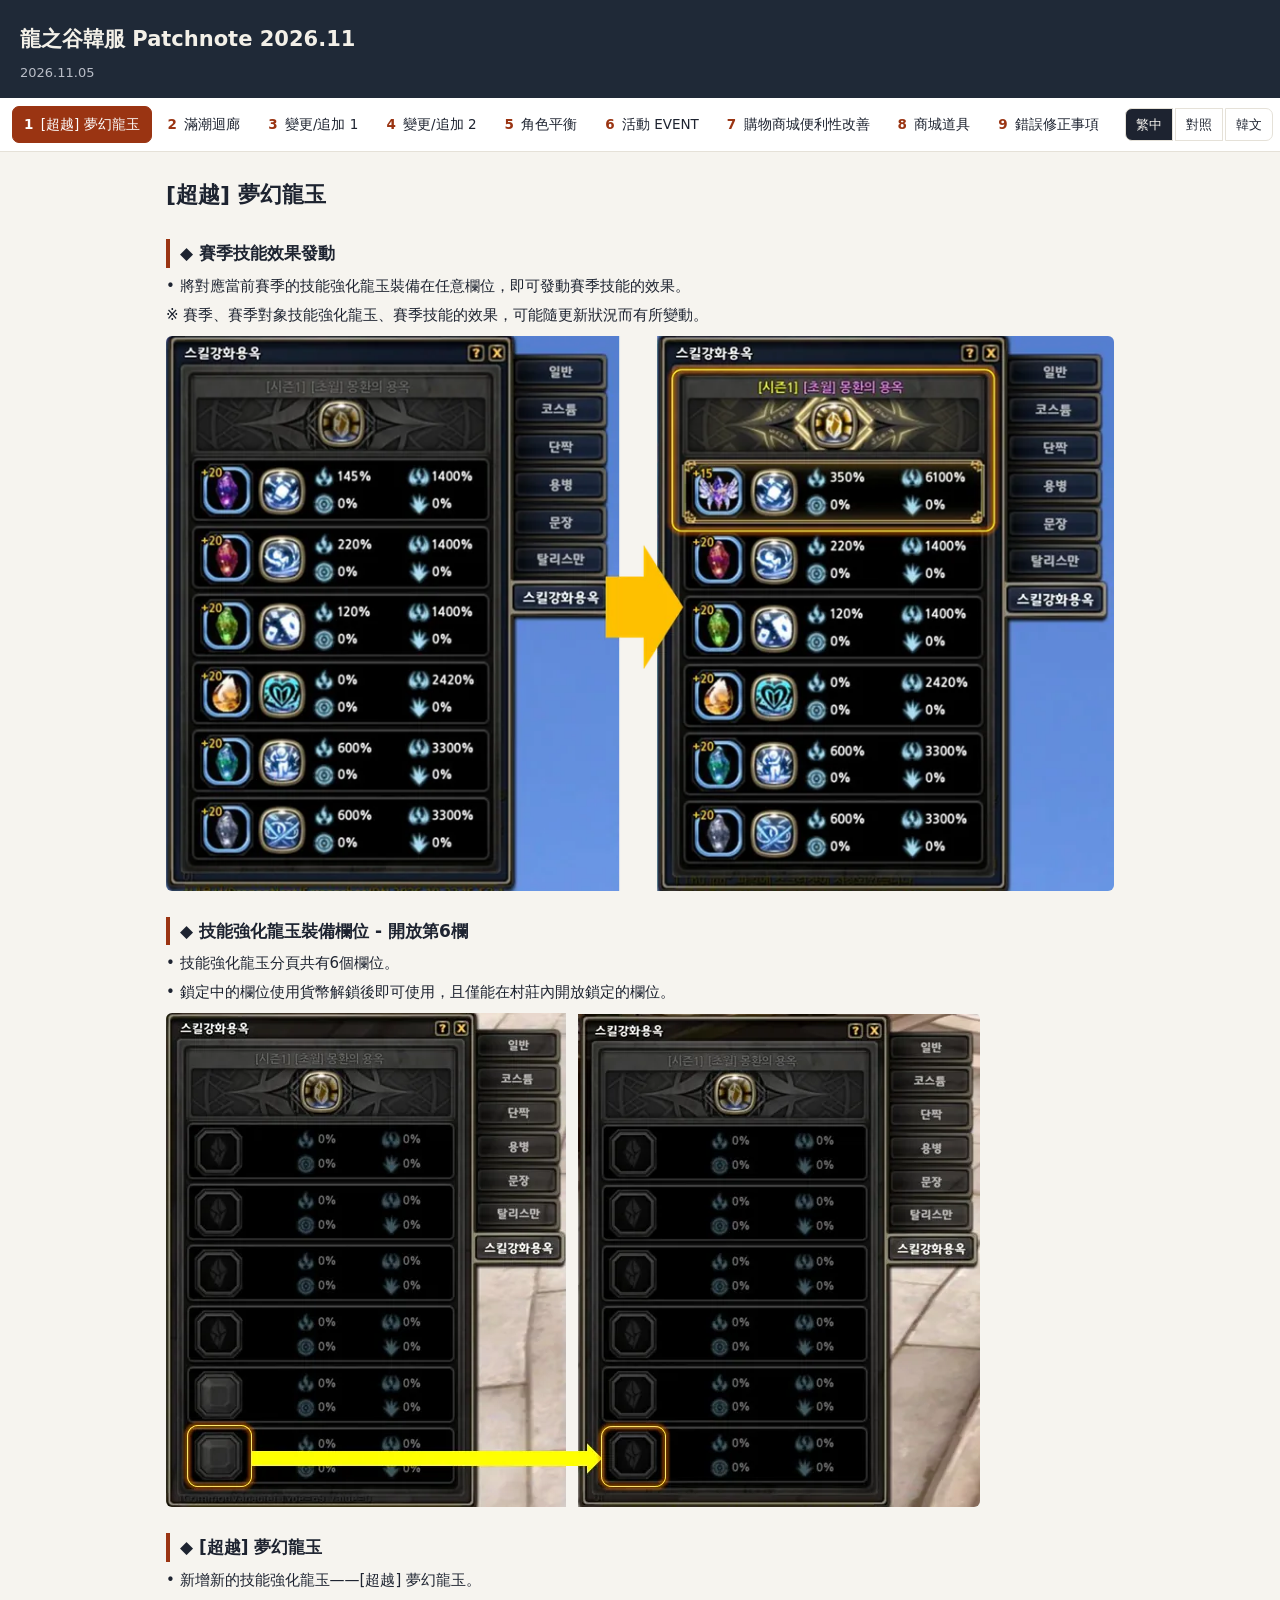
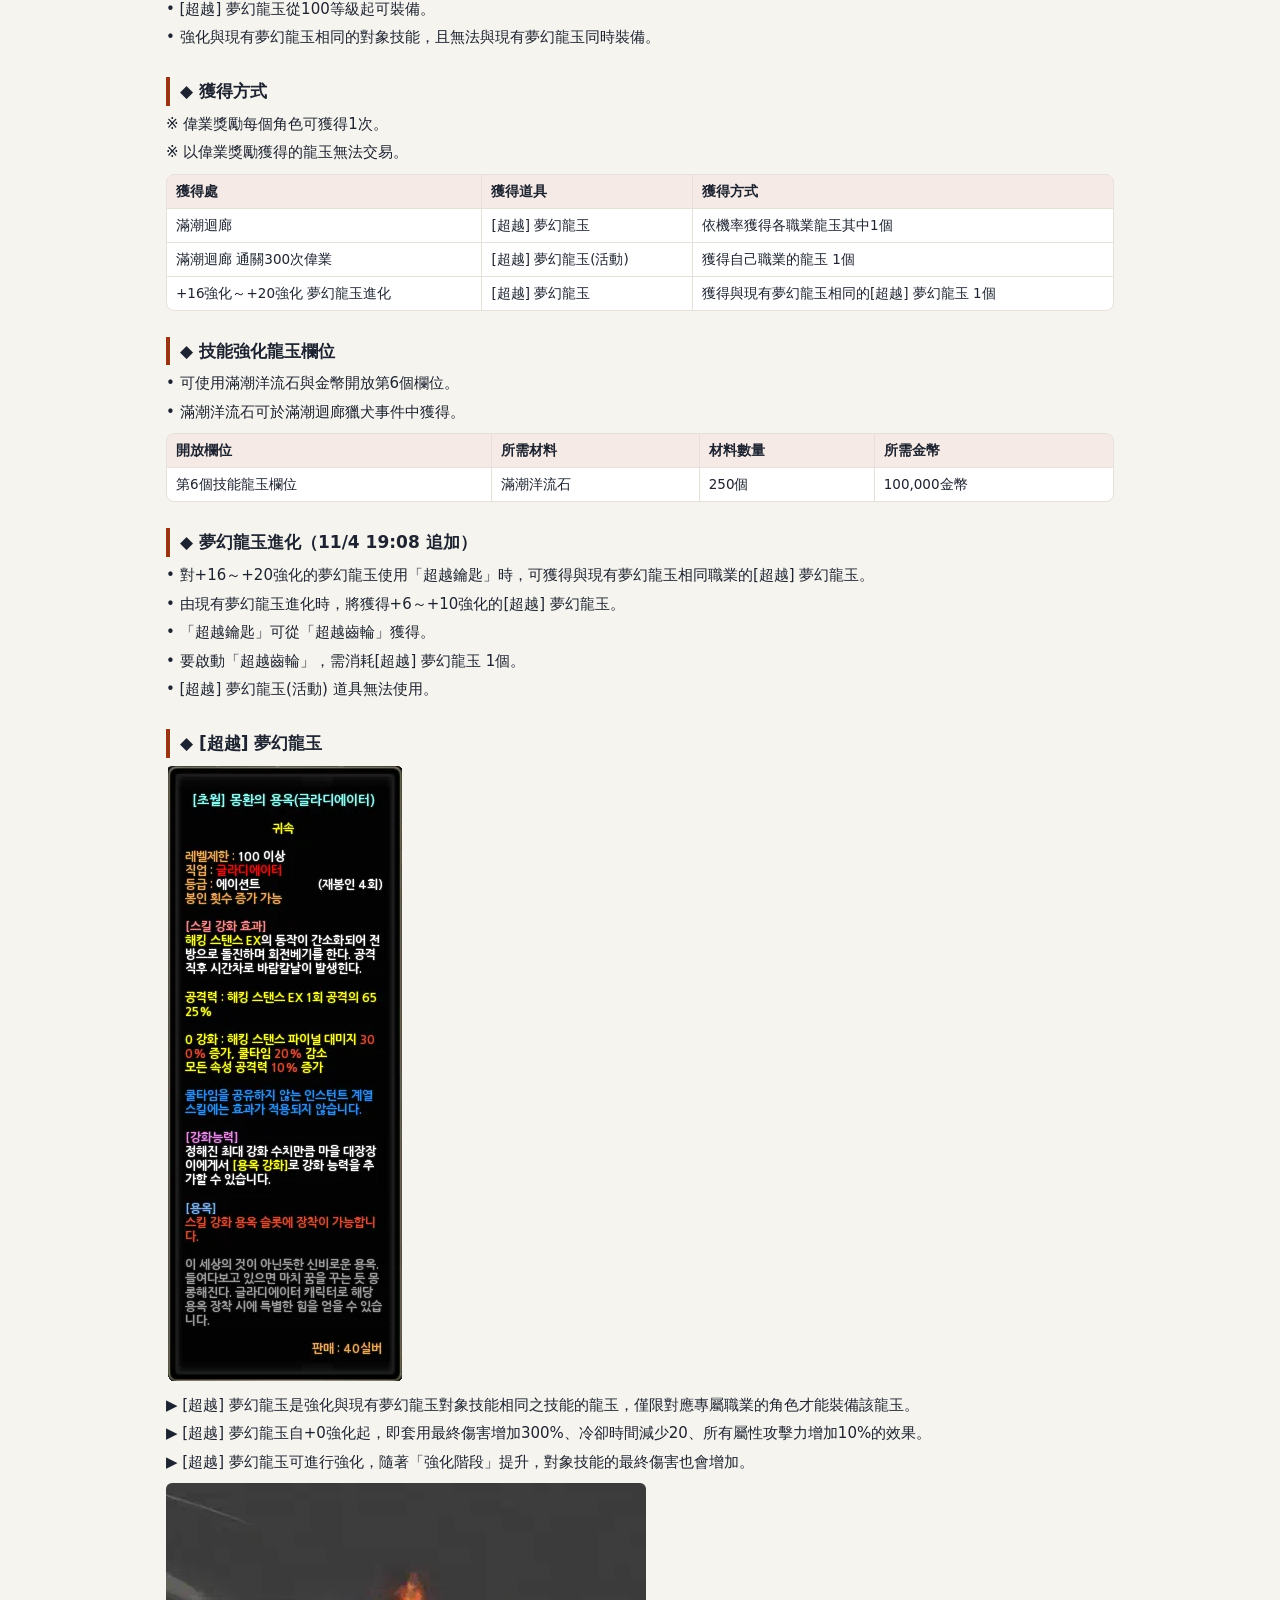
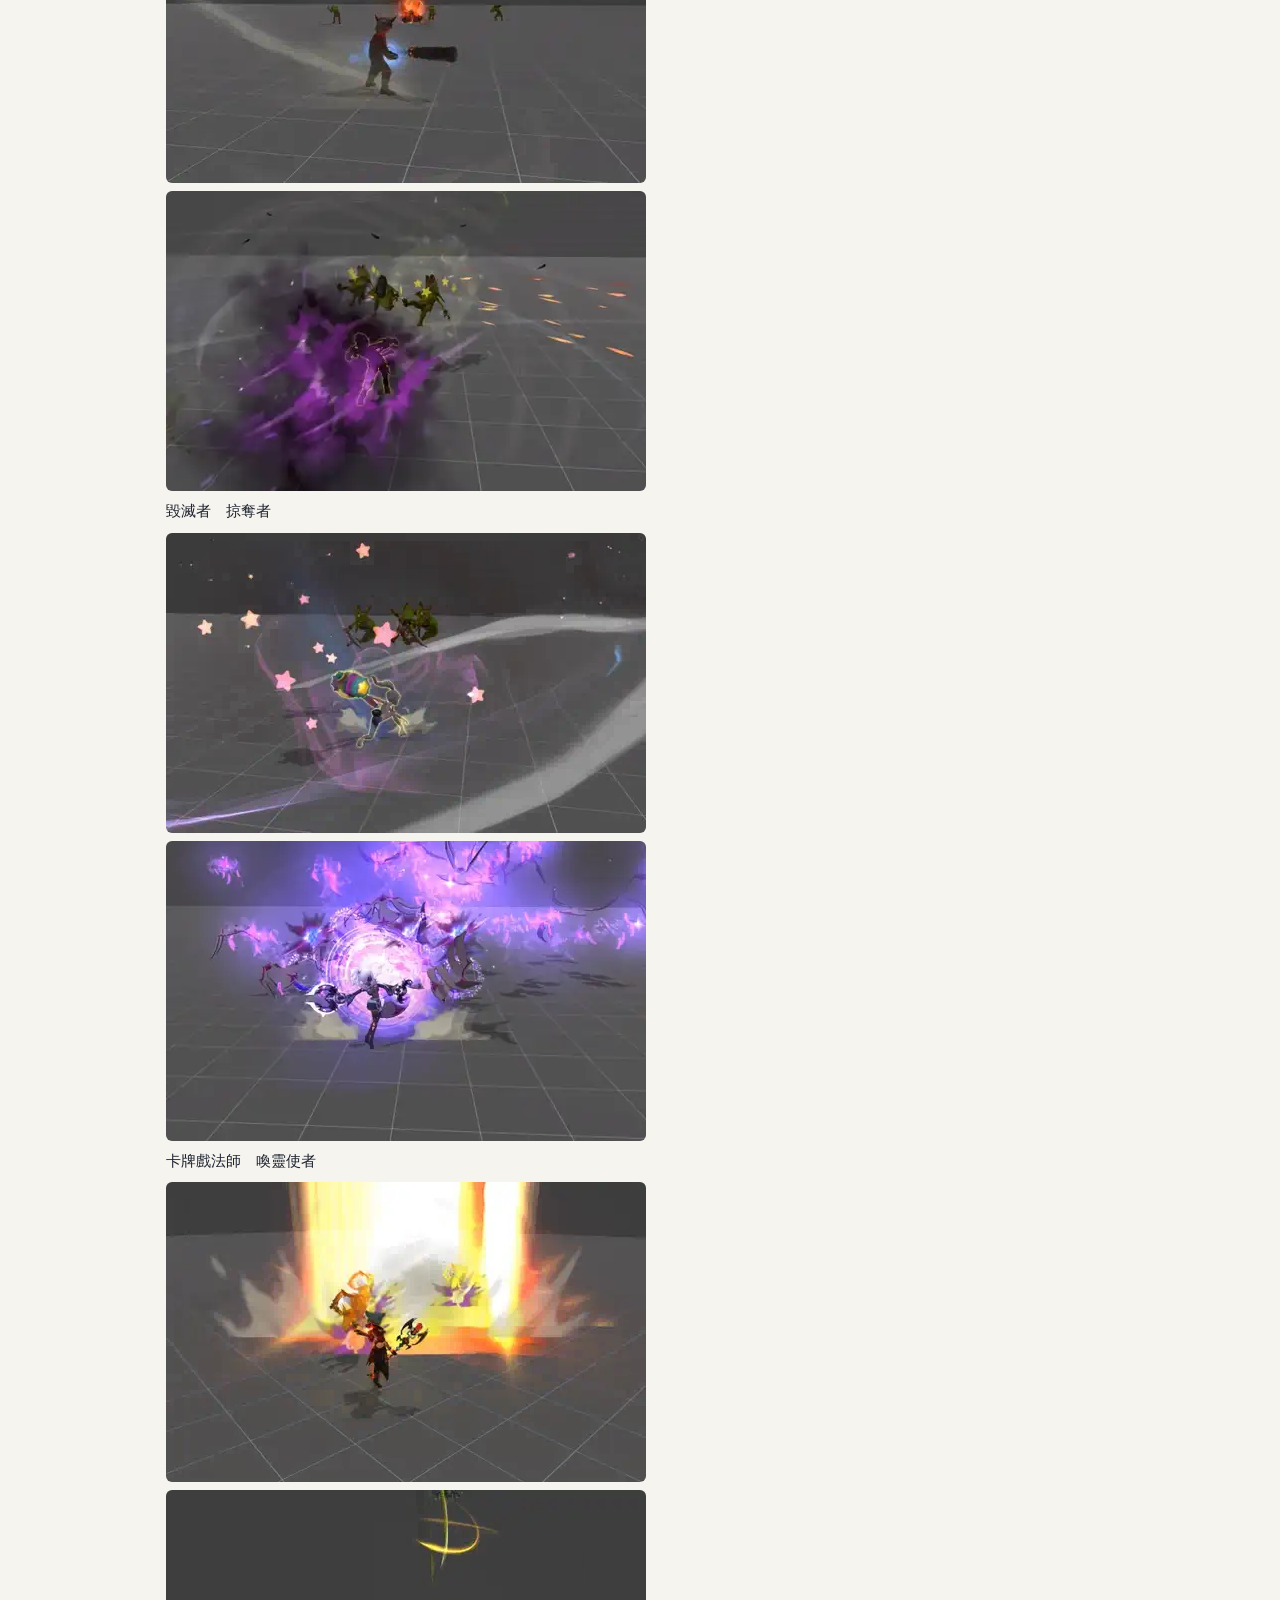
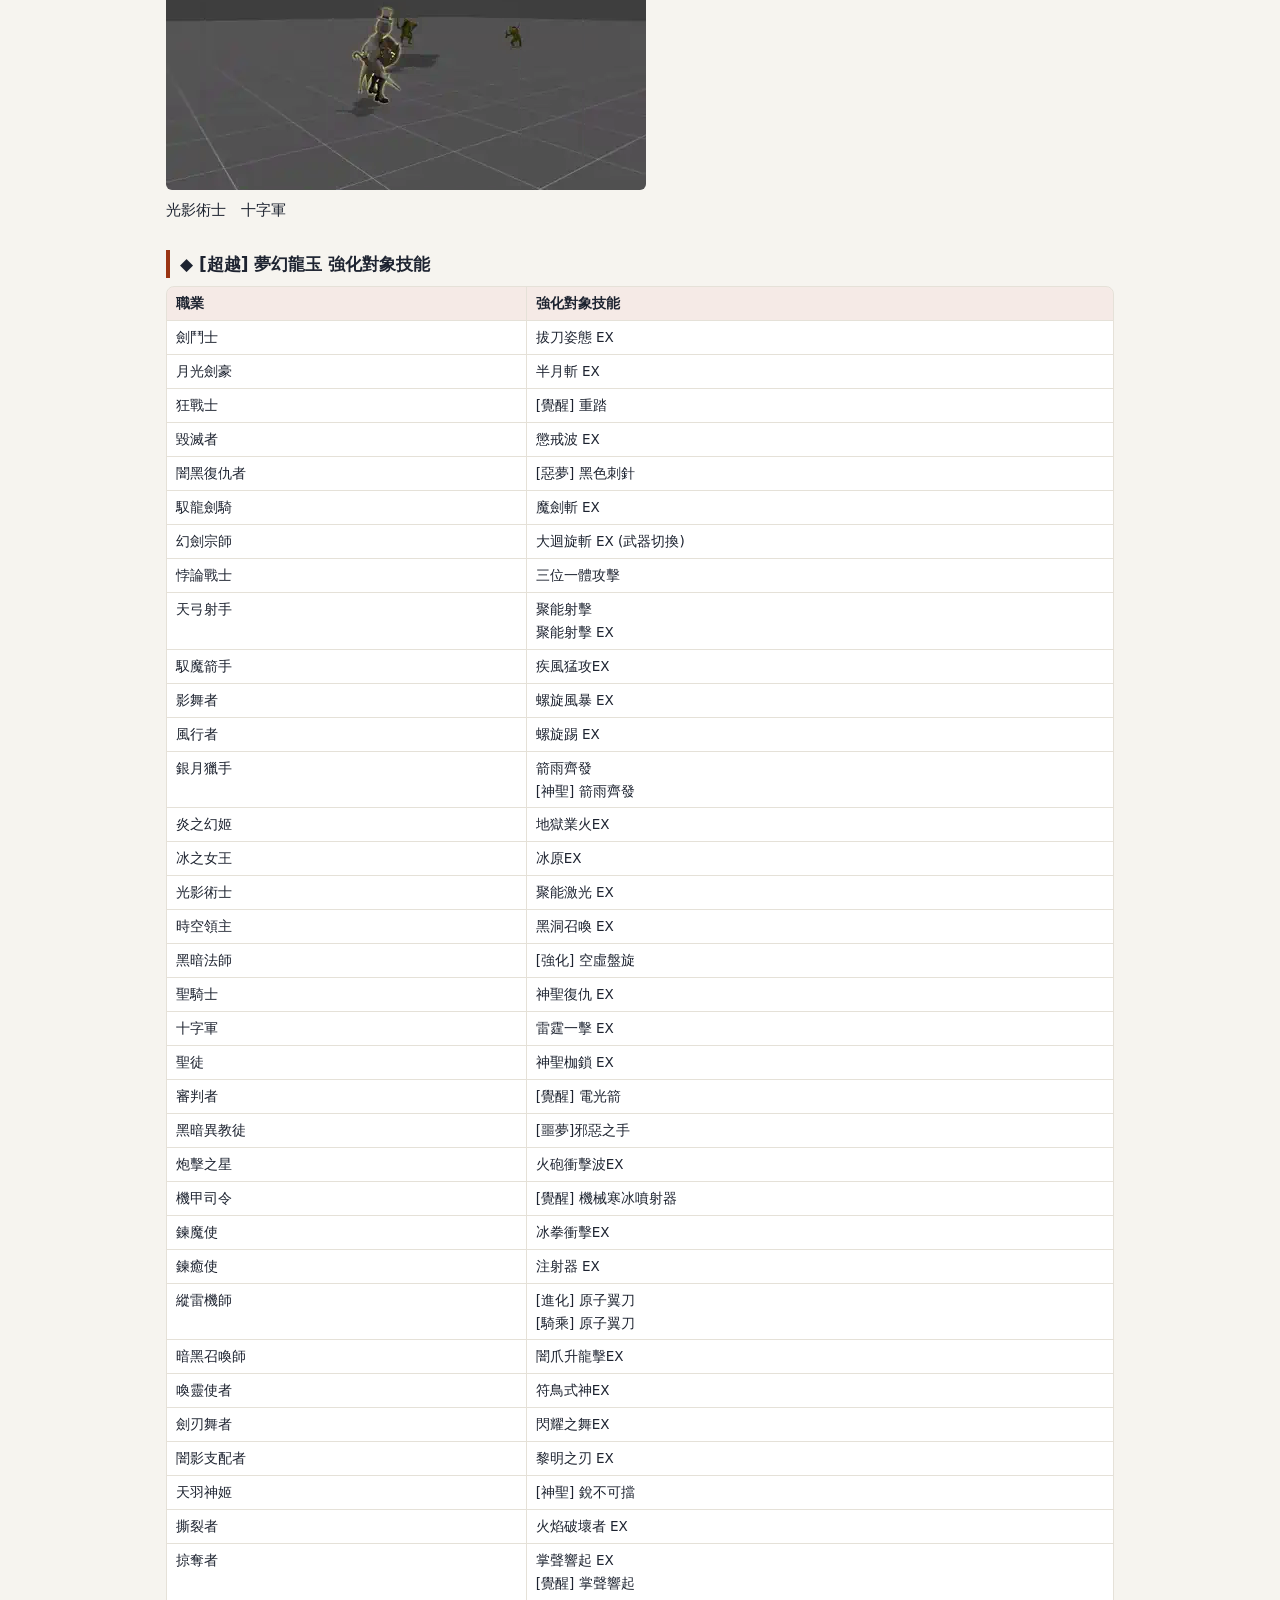
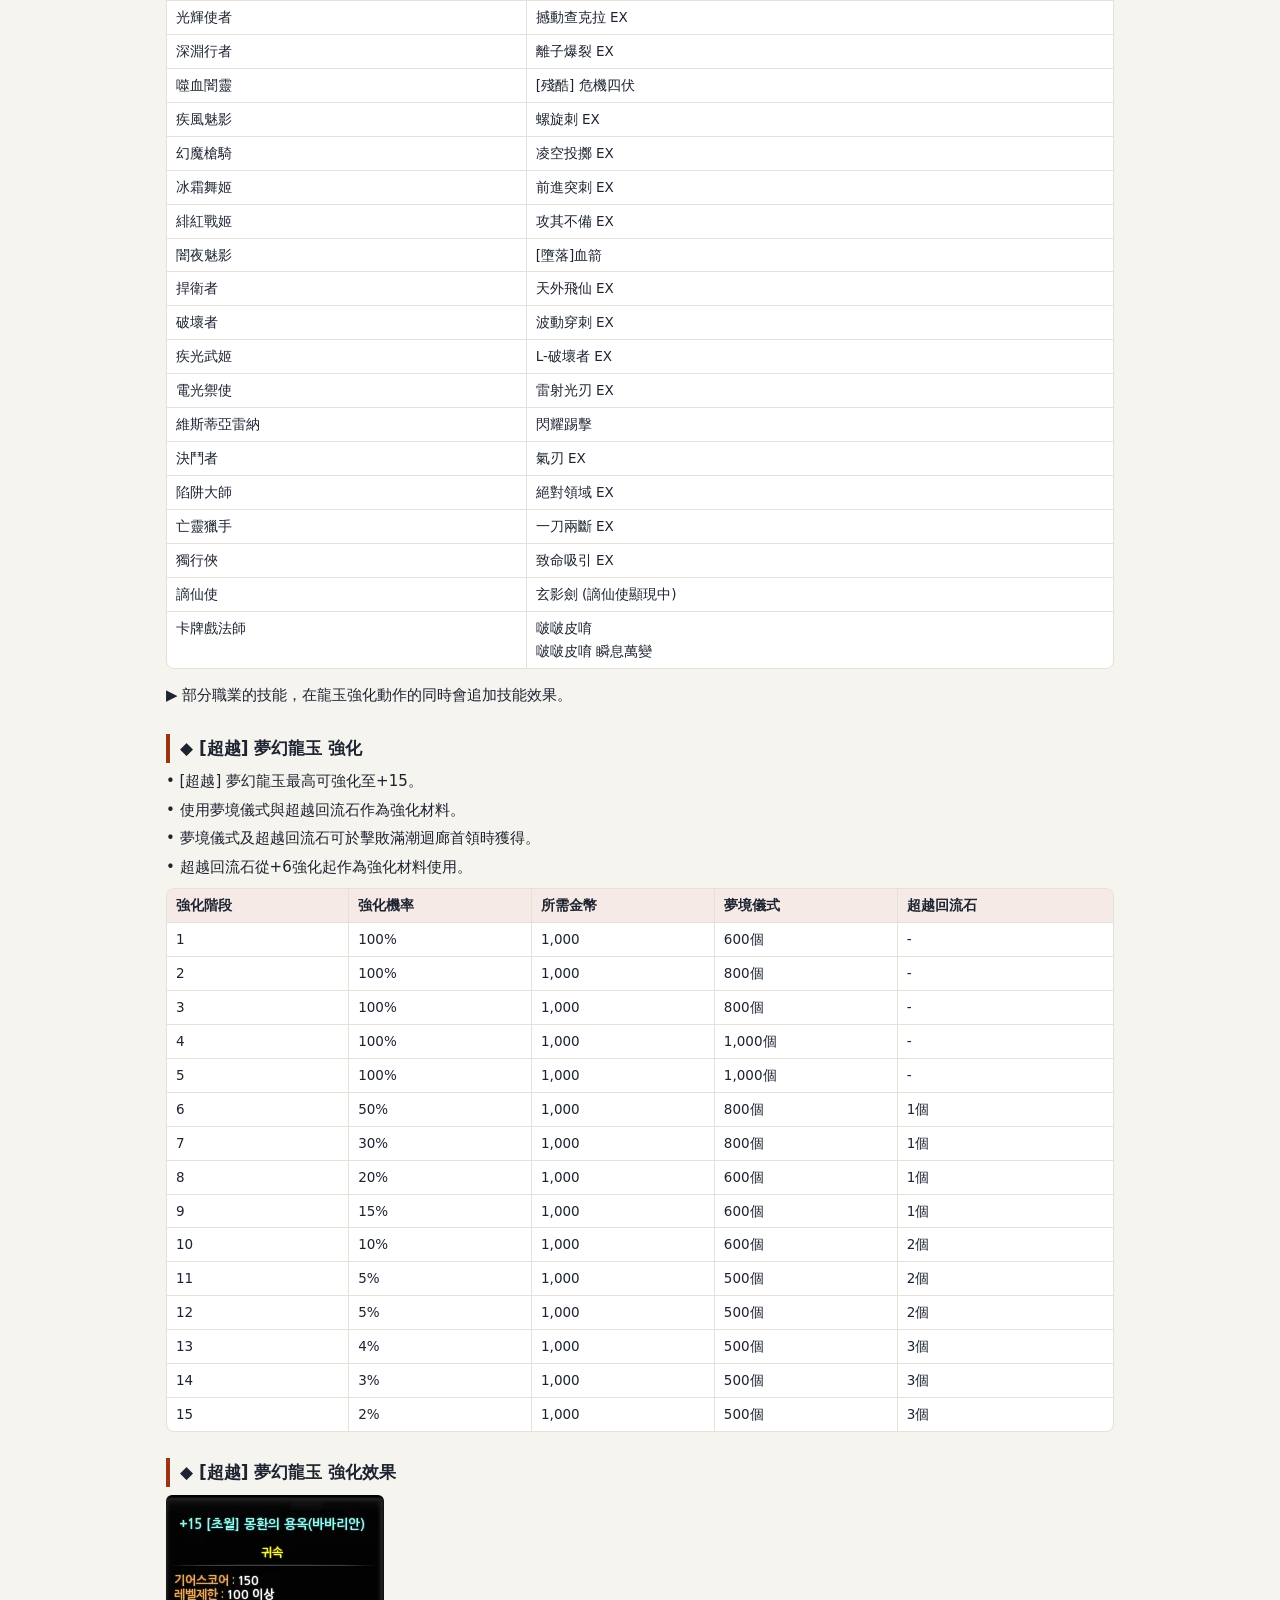
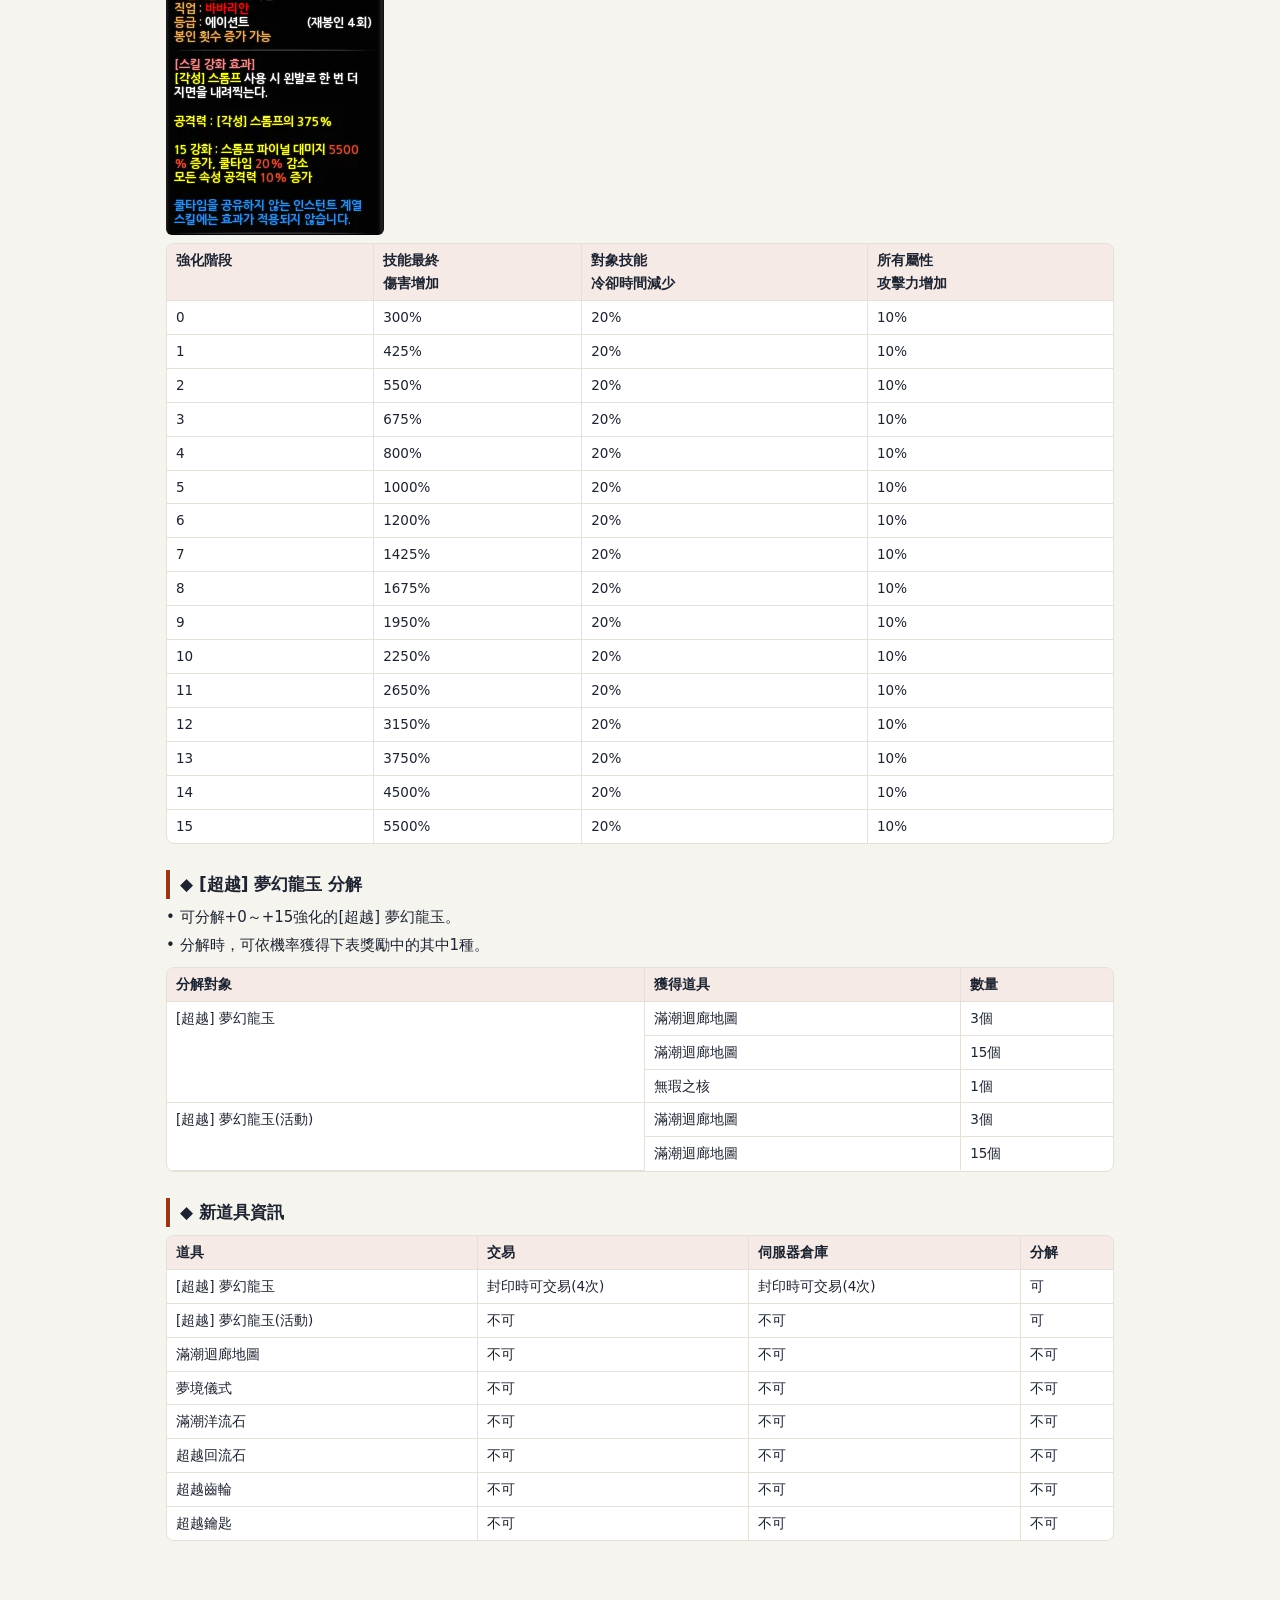
==== commit f37aeaa0: "補充超越夢幻進化說明" ====
--- a/index.html
+++ b/index.html
@@ -116,6 +116,12 @@
 <td><span class="tw">100,000金幣</span><span class="kr">100,000골드</span></td>
 </tr>
 </table></div>
+<h3><span class="tw">◆ 夢幻龍玉進化（11/4 19:08 追加）</span><span class="kr">◆ 몽환의 용옥 진화 (11/4 19:08 추가)</span></h3>
+<p><span class="tw">• 對+16～+20強化的夢幻龍玉使用「超越鑰匙」時，可獲得與現有夢幻龍玉相同職業的[超越] 夢幻龍玉。</span><span class="kr">• +16 ~ +20강 몽환의 용옥에 “초월의 열쇠＂사용 시 기존 몽환의 용옥과 동일한 직업의 [초월] 몽환의 용옥을 획득하실 수 있습니다</span></p>
+<p><span class="tw">• 由現有夢幻龍玉進化時，將獲得+6～+10強化的[超越] 夢幻龍玉。</span><span class="kr">• 기존 몽환의 용옥에서 진화 시 +6강 ~ +10강의 [초월] 몽환의 용옥을 획득하게 됩니다.</span></p>
+<p><span class="tw">• 「超越鑰匙」可從「超越齒輪」獲得。</span><span class="kr">• “초월의 열쇠＂는 “초월의 톱니바퀴”에서 획득이 가능합니다.</span></p>
+<p><span class="tw">• 要啟動「超越齒輪」，需消耗[超越] 夢幻龍玉 1個。</span><span class="kr">• “초월의 톱니바퀴“를 가동 시키기 위해서는 [초월] 몽환의 용옥이 1개 소모됩니다.</span></p>
+<p><span class="tw">• [超越] 夢幻龍玉(活動) 道具無法使用。</span><span class="kr">• [초월] 몽환의 용옥(이벤트) 아이템은 사용하실 수 없습니다.</span></p>
 <h3><span class="tw">◆ [超越] 夢幻龍玉</span><span class="kr">◆ [초월] 몽환의 용옥</span></h3>
 <div class="im"><img loading="lazy" decoding="async" alt="" width="238" height="619" style="flex:0 1 238px" src="img2611/2026110300304274527.webp"></div>
 <p><span class="tw">▶ [超越] 夢幻龍玉是強化與現有夢幻龍玉對象技能相同之技能的龍玉，僅限對應專屬職業的角色才能裝備該龍玉。</span><span class="kr">▶ [초월] 몽환의 용옥은 기존 몽환의 용옥 대상 스킬과 동일한 스킬을 강화하는 용옥이며, 전용 직업에 해당하는 캐릭터만이 그 용옥을 장착할 수 있습니다.</span></p>
